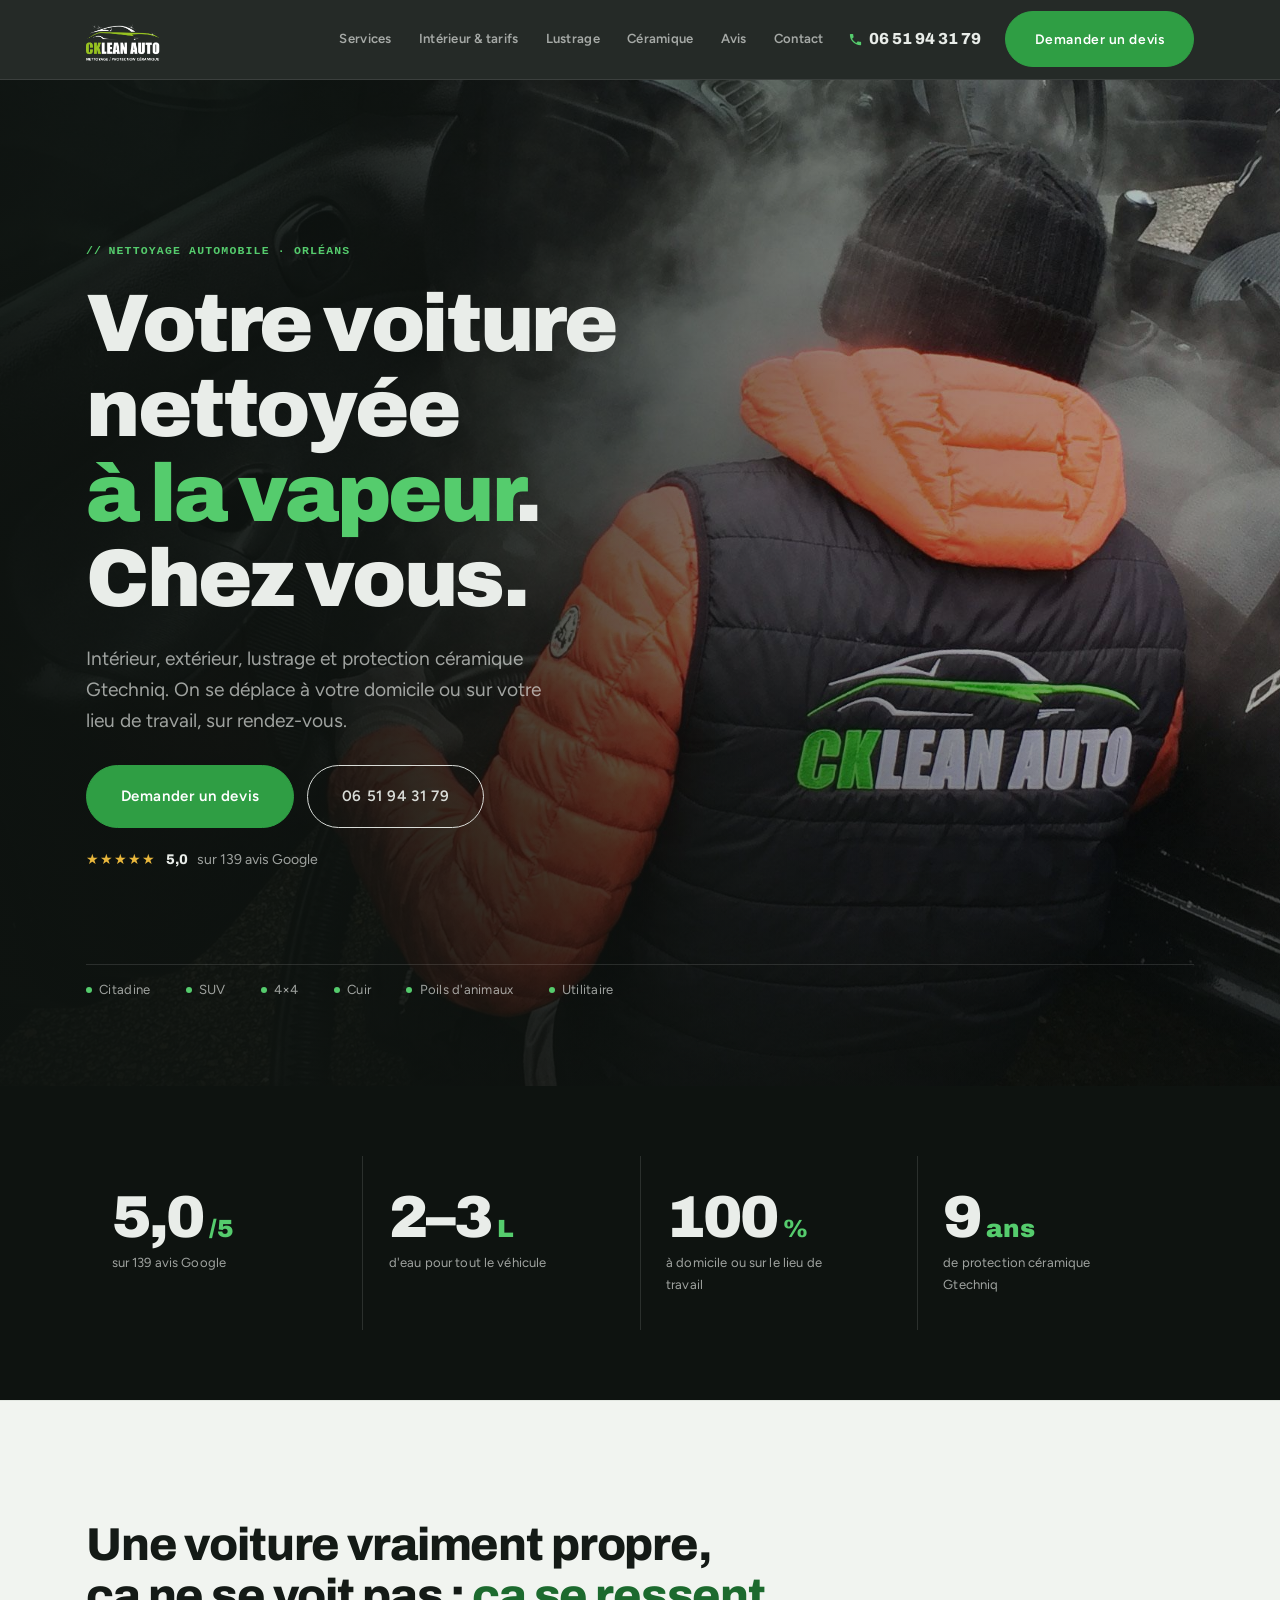
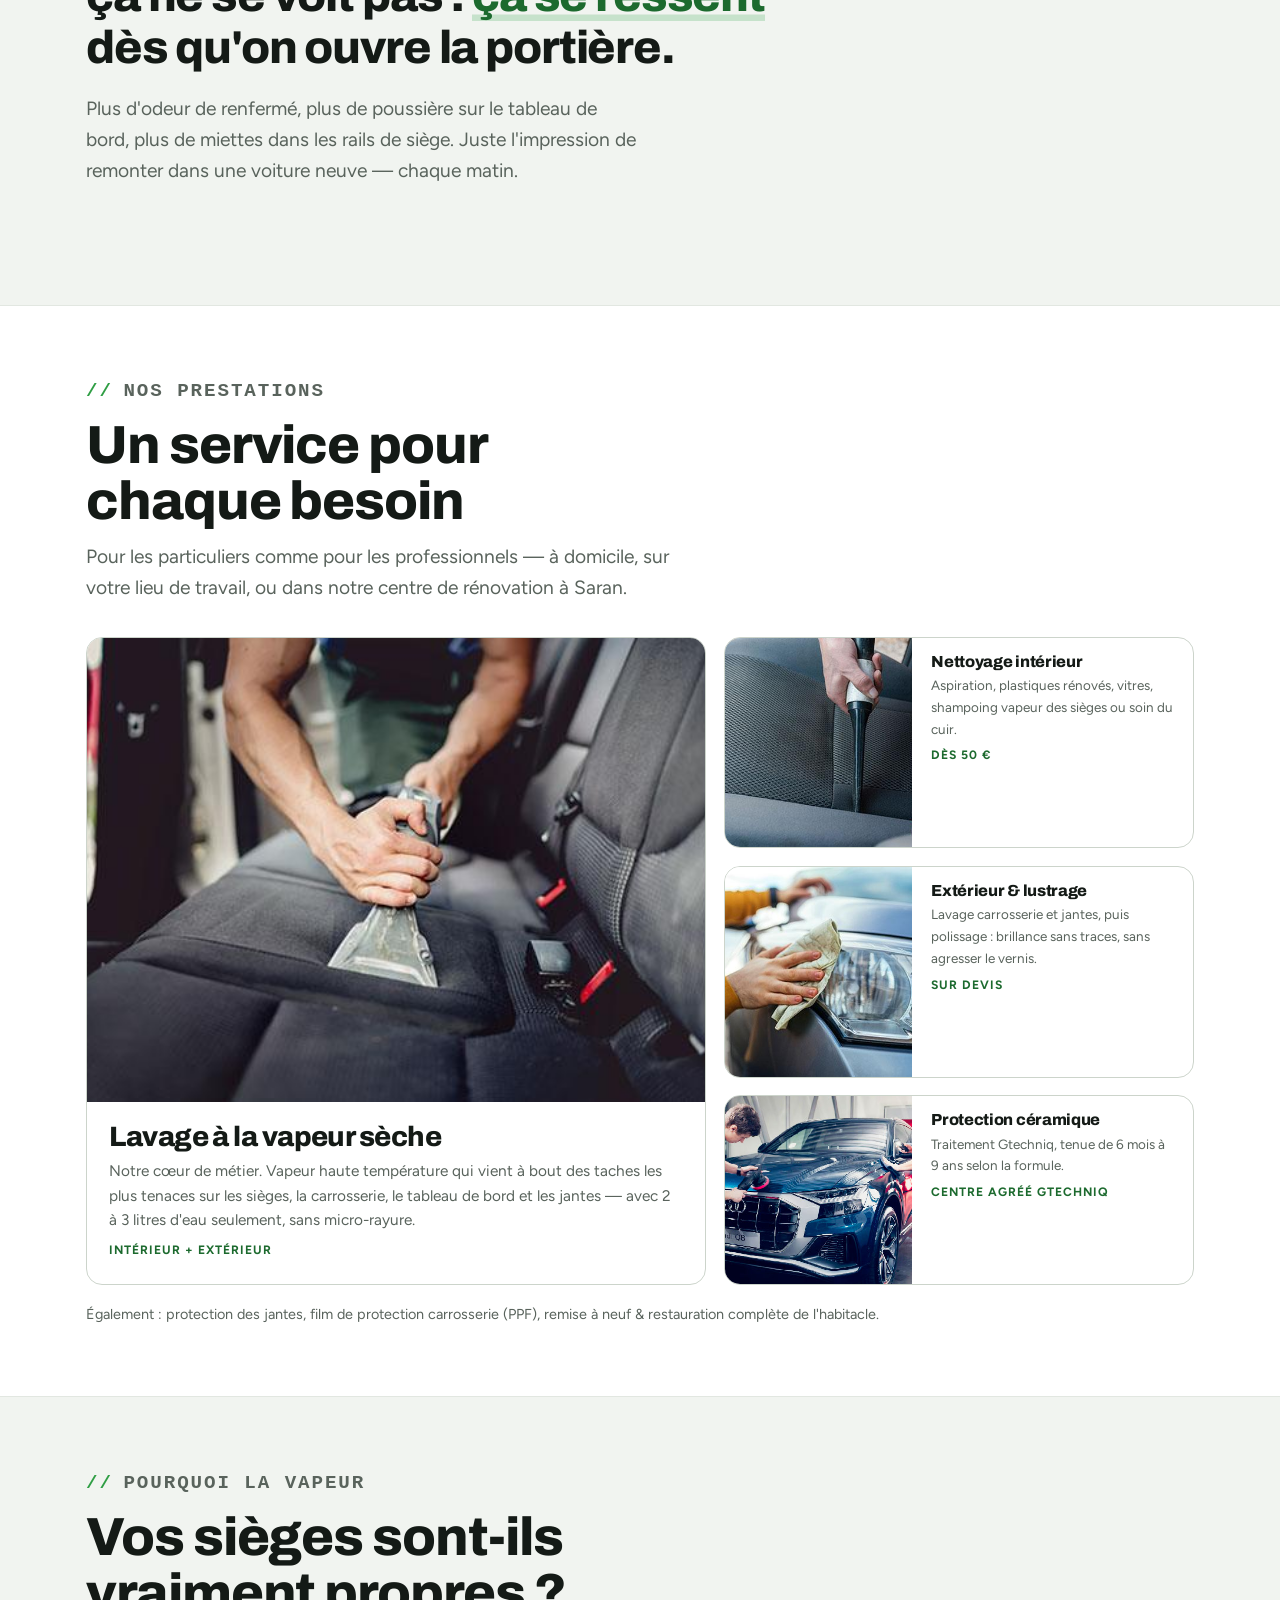
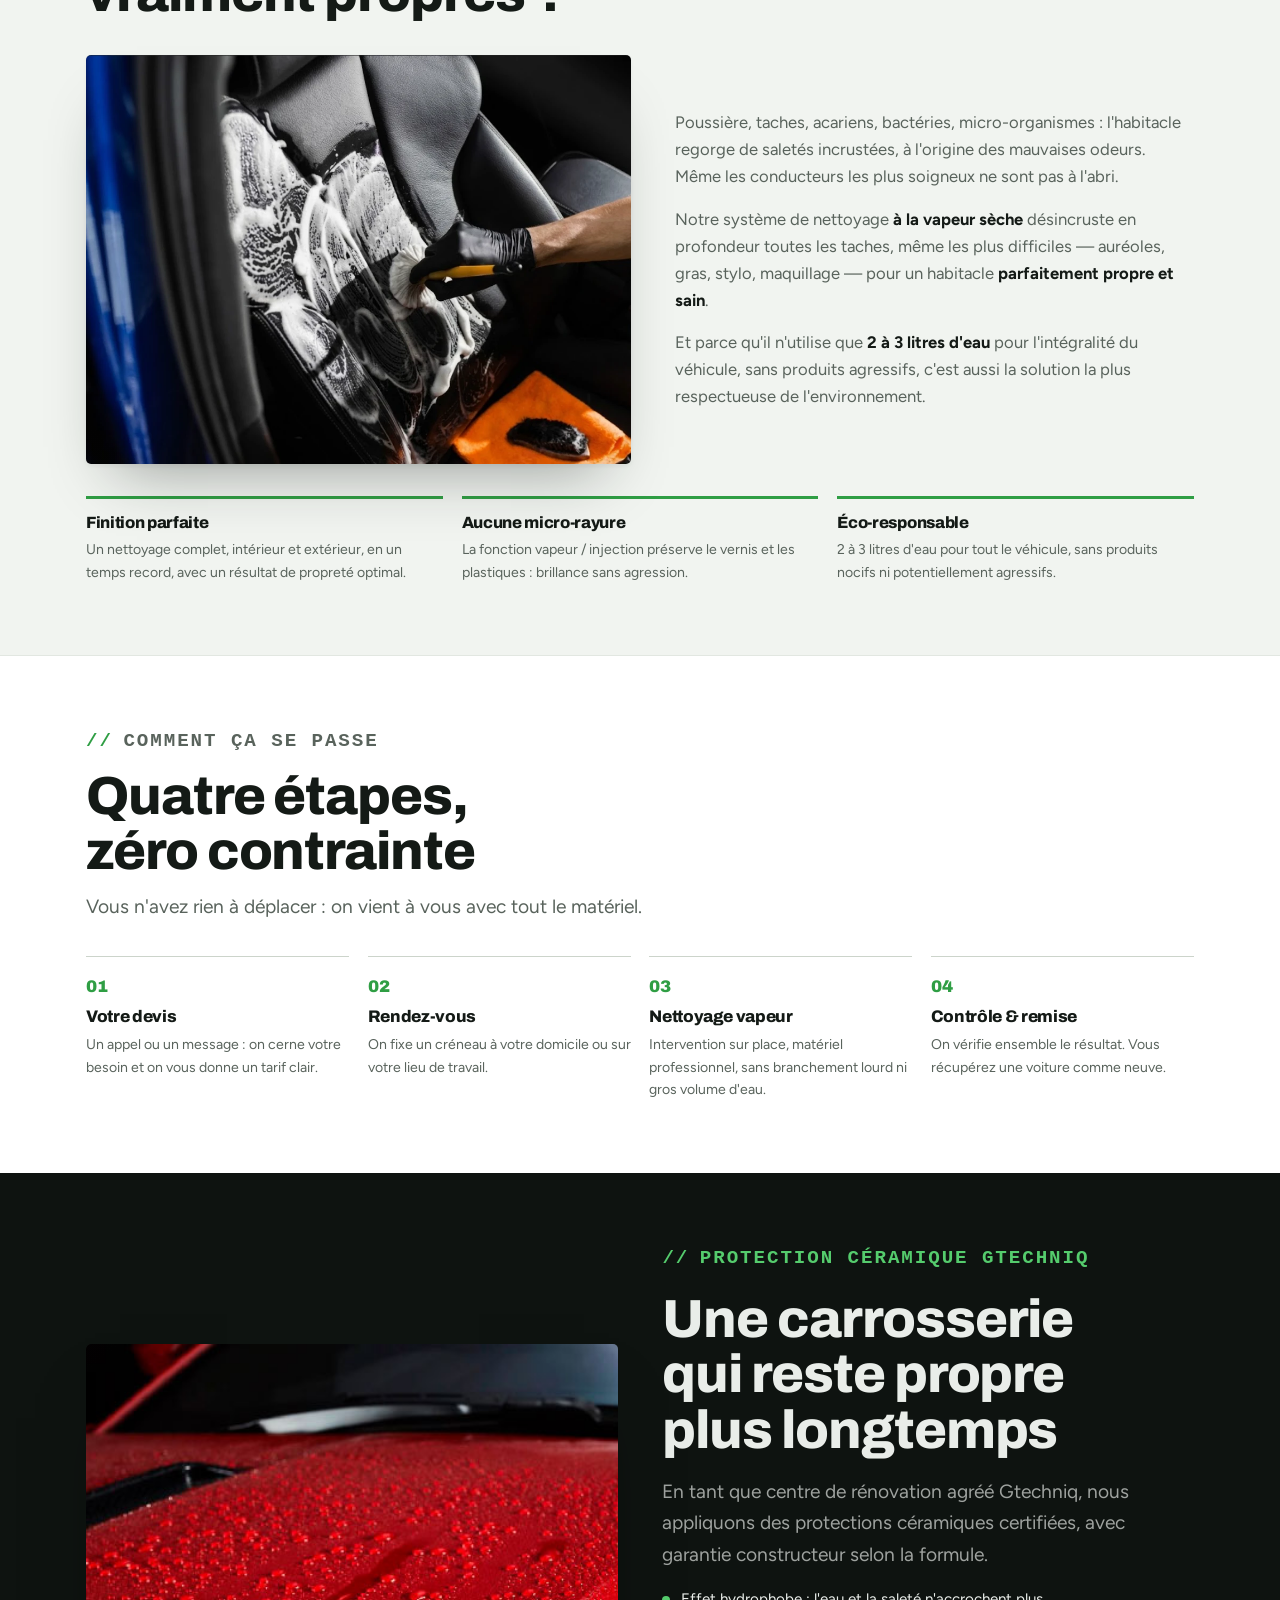
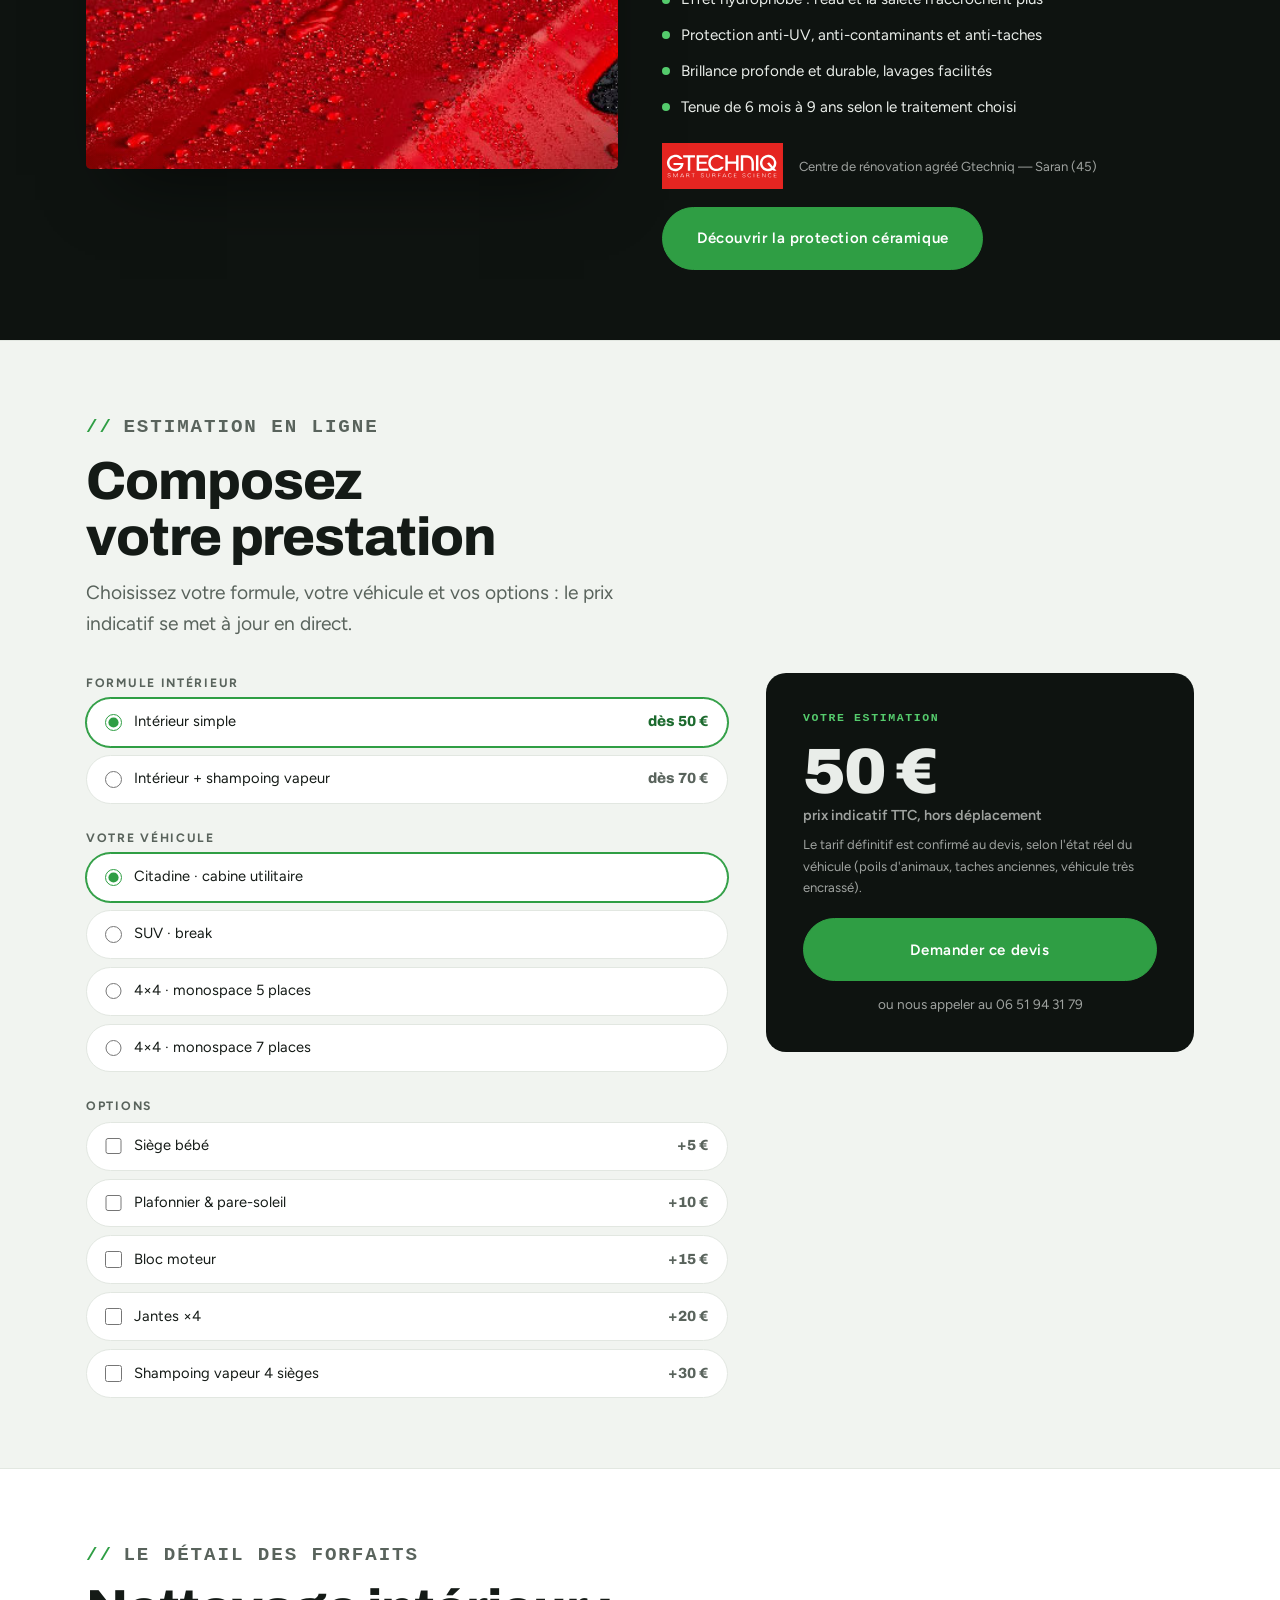
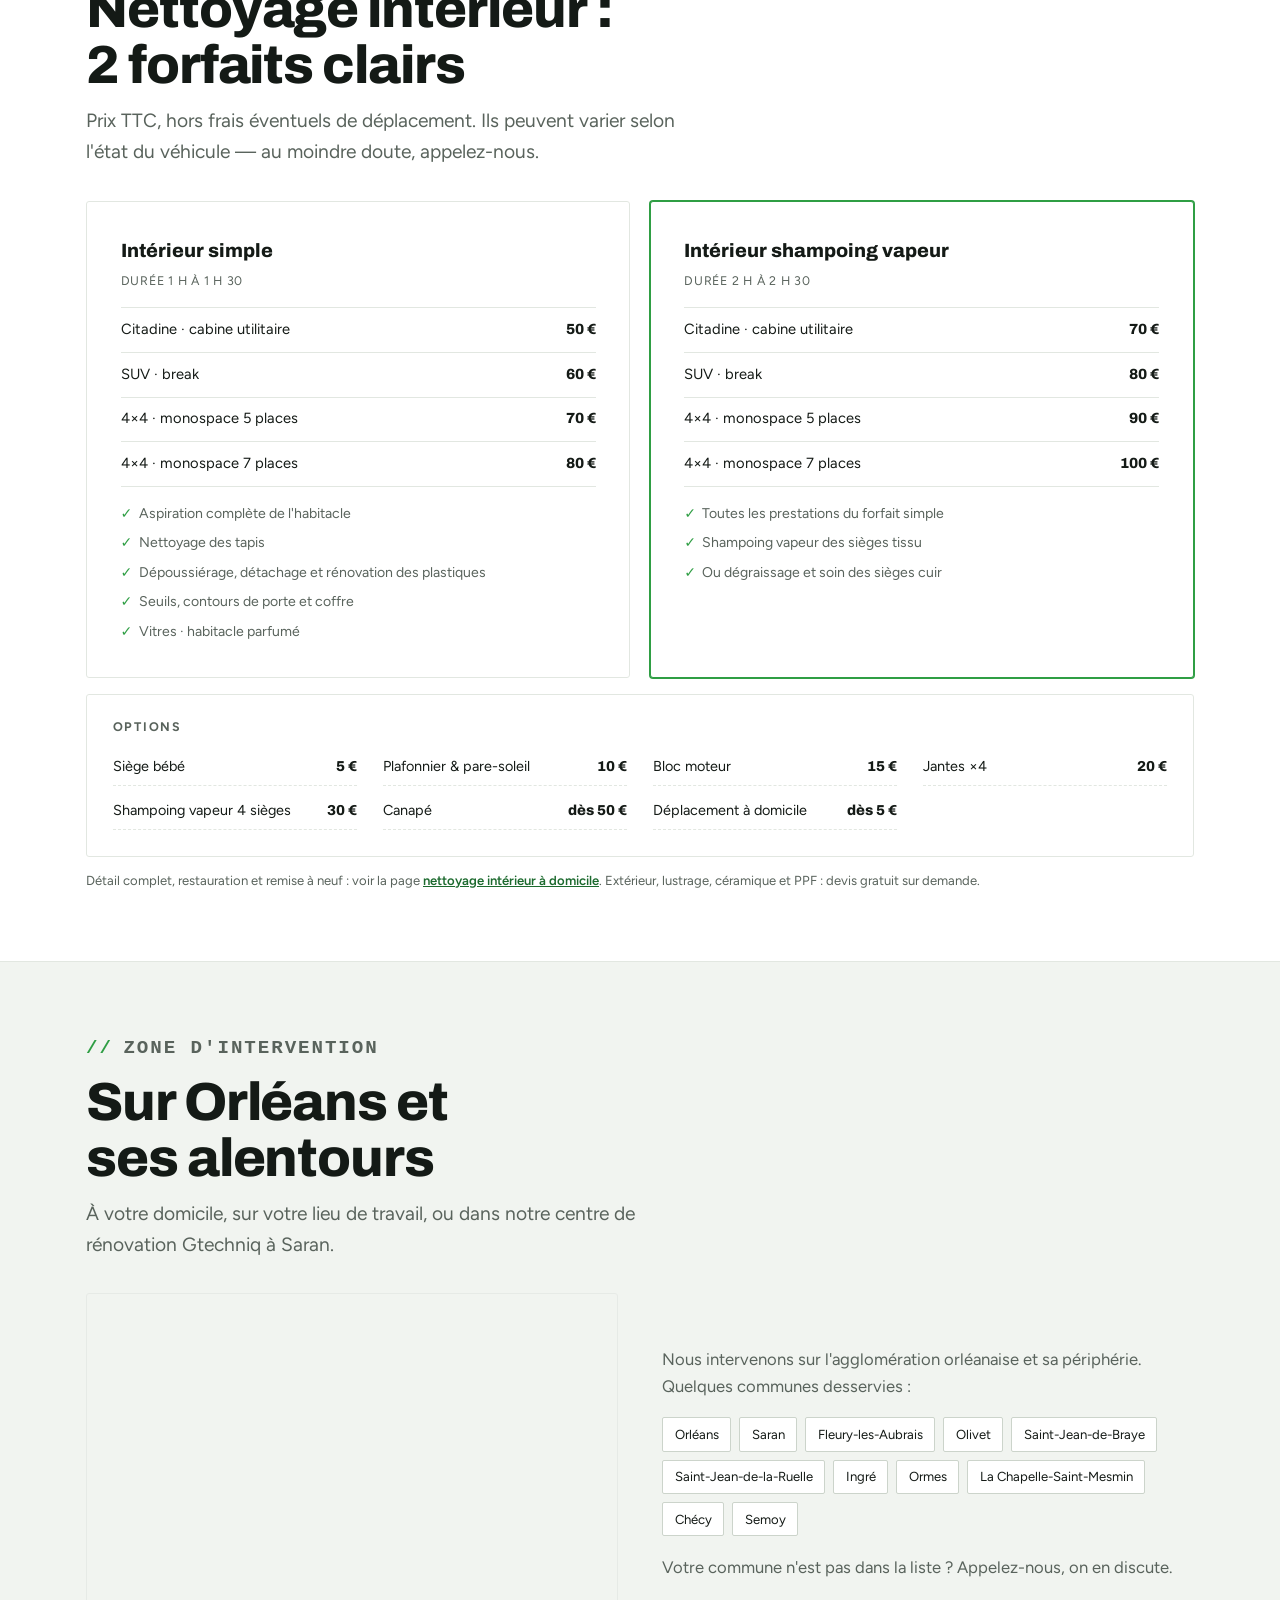
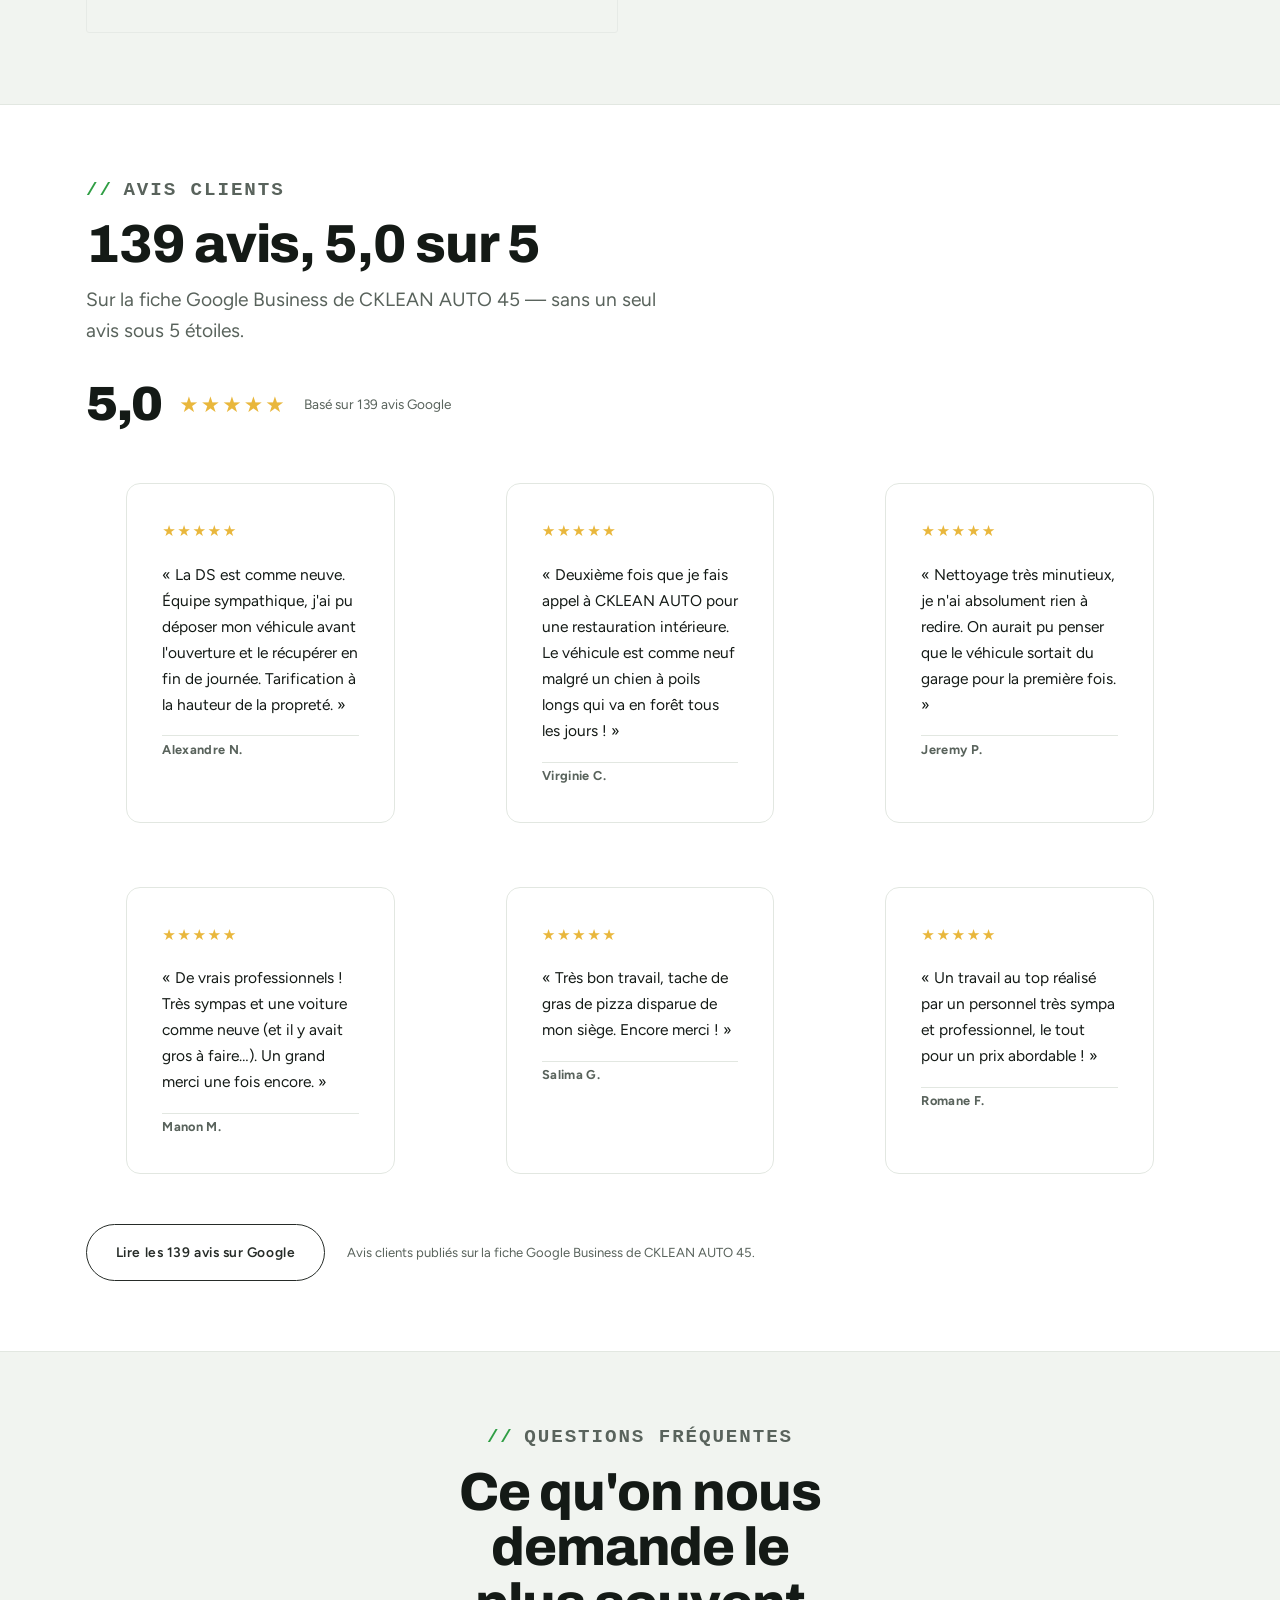
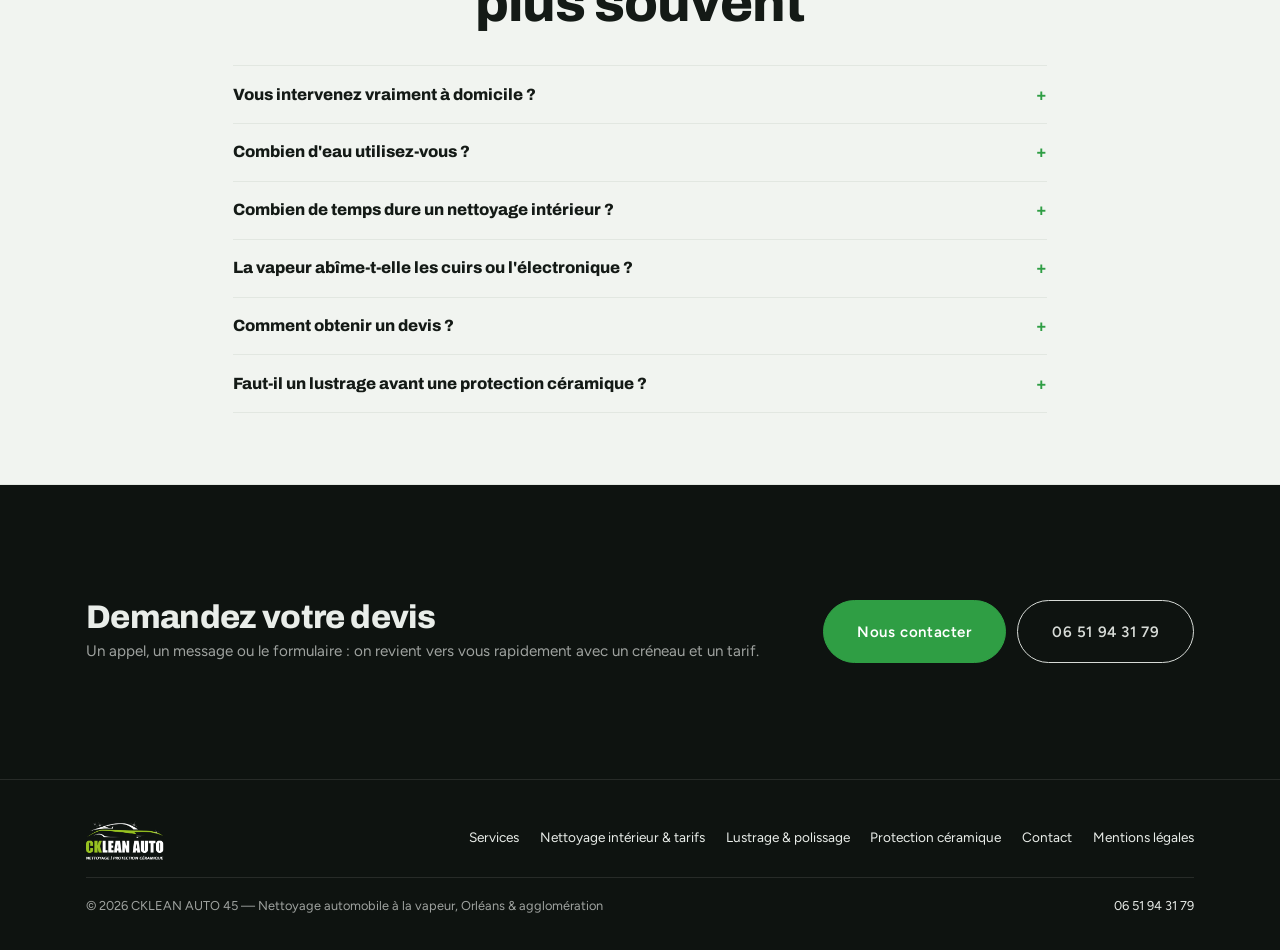
==== index.html @ 031675d7 "Mobile : cartes du slider à hauteur de contenu + eyebrow hero raccourci - Sliders prestations/avis :" ====
<!doctype html>
<html lang="fr">
<head>
<meta charset="utf-8" />
<meta name="viewport" content="width=device-width, initial-scale=1" />
<title>CKLEAN AUTO 45 — Nettoyage auto à la vapeur à domicile, Orléans</title>
<meta name="description" content="Nettoyage automobile à la vapeur sèche, à domicile ou sur votre lieu de travail sur Orléans et son agglomération. Intérieur, extérieur, lustrage, protection céramique Gtechniq. 5,0/5 sur 139 avis Google." />
<link rel="icon" href="assets/logo.png" />
<meta property="og:title" content="CKLEAN AUTO 45 — Nettoyage auto à la vapeur à domicile" />
<meta property="og:description" content="Nettoyage automobile à la vapeur sèche, à domicile, sur Orléans et son agglomération. 5,0/5 · 139 avis Google." />
<meta property="og:image" content="https://ckleanauto45.fr/assets/hero.jpg" />
<meta property="og:type" content="website" />
<link rel="canonical" href="https://ckleanauto45.fr/" />

<script type="application/ld+json">
{
  "@context": "https://schema.org",
  "@type": "AutoWash",
  "name": "CKLEAN AUTO 45",
  "description": "Nettoyage automobile à la vapeur sèche à domicile, lustrage et protection céramique Gtechniq, sur Orléans et son agglomération.",
  "telephone": "+33651943179",
  "email": "contact@ckleanauto45.fr",
  "url": "https://ckleanauto45.fr",
  "image": "https://ckleanauto45.fr/assets/hero.jpg",
  "priceRange": "50–100 €",
  "areaServed": { "@type": "City", "name": "Orléans" },
  "address": {
    "@type": "PostalAddress",
    "addressLocality": "Saran",
    "postalCode": "45770",
    "addressRegion": "Loiret",
    "addressCountry": "FR"
  },
  "aggregateRating": {
    "@type": "AggregateRating",
    "ratingValue": "5.0",
    "reviewCount": "139",
    "bestRating": "5"
  }
}
</script>

<link rel="preconnect" href="https://fonts.googleapis.com" />
<link rel="preconnect" href="https://fonts.gstatic.com" crossorigin />
<link rel="stylesheet" href="https://fonts.googleapis.com/css2?family=Archivo:wght@600;700;800;900&family=Figtree:wght@400;500;600&display=swap" />
<link rel="stylesheet" href="assets/style.css" />
</head>
<body>

<div id="splash" aria-hidden="true"><img class="splash__logo" src="assets/logo.png" alt="" width="288" height="169" /></div>

<header class="bar">
  <div class="wrap bar__in">
    <a class="bar__brand" href="/" aria-label="CKLEAN AUTO 45 — accueil"><img src="assets/logo.png" alt="CKLEAN AUTO 45" width="240" height="141" /></a>
    <nav class="bar__nav" id="nav">
      <a href="#services">Services</a>
      <a href="nettoyage-interieur-domicile.html">Intérieur &amp; tarifs</a>
      <a href="lustrage-polissage.html">Lustrage</a>
      <a href="protection-ceramique.html">Céramique</a>
      <a href="#avis">Avis</a>
      <a href="contact.html">Contact</a>
    </nav>
    <a class="bar__tel" href="tel:+33651943179">
      <svg viewBox="0 0 24 24" aria-hidden="true"><path d="M6.6 10.8c1.4 2.8 3.8 5.1 6.6 6.6l2.2-2.2c.3-.3.7-.4 1-.2 1.1.4 2.3.6 3.6.6.6 0 1 .4 1 1V20c0 .6-.4 1-1 1C10.6 21 3 13.4 3 4c0-.6.4-1 1-1h3.4c.6 0 1 .4 1 1 0 1.2.2 2.4.6 3.6.1.4 0 .8-.3 1L6.6 10.8z"/></svg>
      06 51 94 31 79
    </a>
    <a class="btn bar__cta" href="contact.html">Demander un devis</a>
    <button class="bar__burger" id="burger" aria-label="Ouvrir le menu" aria-expanded="false"><span></span></button>
  </div>
</header>

<main id="top">

  <section class="hero">
    <div class="hero__media"><img src="assets/hero.jpg" alt="Technicien CKLEAN AUTO 45 nettoyant un habitacle à la vapeur sèche" fetchpriority="high" /></div>
    <div class="wrap">
      <div class="hero__in">
        <p class="label">Nettoyage automobile · Orléans</p>
        <h1>Votre voiture nettoyée <em>à&nbsp;la&nbsp;vapeur</em>. Chez&nbsp;vous.</h1>
        <p class="hero__sub">Intérieur, extérieur, lustrage et protection céramique Gtechniq. On se déplace à votre domicile ou sur votre lieu de travail, sur rendez-vous.</p>
        <div class="hero__actions">
          <a class="btn btn--lg" href="contact.html">Demander un devis</a>
          <a class="btn btn--ghost btn--lg" href="tel:+33651943179">06 51 94 31 79</a>
        </div>
        <div class="hero__proof"><span class="stars">★★★★★</span> <b>5,0</b> sur 139 avis Google</div>
      </div>
    </div>
    <div class="wrap">
      <div class="hero__chips">
        <span>Citadine</span>
        <span>SUV</span>
        <span>4×4</span>
        <span>Cuir</span>
        <span>Poils d'animaux</span>
        <span>Utilitaire</span>
      </div>
    </div>
  </section>

  <section class="stats" aria-label="Chiffres clés">
    <div class="wrap">
      <div class="stats__grid">
        <div class="stat"><b>5,0<span class="u">/5</span></b><span>sur 139 avis Google</span></div>
        <div class="stat"><b>2–3<span class="u">L</span></b><span>d'eau pour tout le véhicule</span></div>
        <div class="stat"><b>100<span class="u">%</span></b><span>à domicile ou sur le lieu de travail</span></div>
        <div class="stat"><b>9<span class="u">ans</span></b><span>de protection céramique Gtechniq</span></div>
      </div>
    </div>
  </section>

  <section class="statement">
    <div class="wrap statement__in reveal">
      <p>Une voiture vraiment propre, ça ne se voit pas : <em>ça se ressent</em> dès qu'on ouvre la portière.</p>
      <span>Plus d'odeur de renfermé, plus de poussière sur le tableau de bord, plus de miettes dans les rails de siège. Juste l'impression de remonter dans une voiture neuve — chaque matin.</span>
    </div>
  </section>

  <section id="services">
    <div class="wrap">
      <div class="head reveal">
        <p class="label">Nos prestations</p>
        <h2>Un service pour chaque besoin</h2>
        <p>Pour les particuliers comme pour les professionnels — à domicile, sur votre lieu de travail, ou dans notre centre de rénovation à Saran.</p>
      </div>
      <div class="svc-bento reveal">
        <a class="svc svc--lead" href="nettoyage-interieur-domicile.html">
          <div class="svc__img"><img src="assets/svc-vapeur.jpg" alt="Nettoyage d'un siège à la vapeur sèche" loading="lazy" /></div>
          <div class="svc__body">
            <h3>Lavage à la vapeur sèche</h3>
            <p>Notre cœur de métier. Vapeur haute température qui vient à bout des taches les plus tenaces sur les sièges, la carrosserie, le tableau de bord et les jantes — avec 2 à 3 litres d'eau seulement, sans micro-rayure.</p>
            <span class="svc__more">Intérieur + extérieur</span>
          </div>
        </a>
        <a class="svc svc--row" href="nettoyage-interieur-domicile.html">
          <div class="svc__img"><img src="assets/svc-interieur.jpg" alt="Nettoyage intérieur complet d'un véhicule" loading="lazy" /></div>
          <div class="svc__body">
            <h3>Nettoyage intérieur</h3>
            <p>Aspiration, plastiques rénovés, vitres, shampoing vapeur des sièges ou soin du cuir.</p>
            <span class="svc__more">Dès 50 €</span>
          </div>
        </a>
        <a class="svc svc--row" href="lustrage-polissage.html">
          <div class="svc__img"><img src="assets/svc-exterieur.jpg" alt="Nettoyage et lustrage extérieur d'une carrosserie" loading="lazy" /></div>
          <div class="svc__body">
            <h3>Extérieur &amp; lustrage</h3>
            <p>Lavage carrosserie et jantes, puis polissage : brillance sans traces, sans agresser le vernis.</p>
            <span class="svc__more">Sur devis</span>
          </div>
        </a>
        <a class="svc svc--row" href="protection-ceramique.html">
          <div class="svc__img"><img src="assets/svc-ceramique.jpg" alt="Application d'une protection céramique Gtechniq" loading="lazy" /></div>
          <div class="svc__body">
            <h3>Protection céramique</h3>
            <p>Traitement Gtechniq, tenue de 6 mois à 9 ans selon la formule.</p>
            <span class="svc__more">Centre agréé Gtechniq</span>
          </div>
        </a>
      </div>
      <p class="svc-extra reveal">Également : protection des jantes, film de protection carrosserie (PPF), remise à neuf &amp; restauration complète de l'habitacle.</p>
    </div>
  </section>

  <section id="vapeur" class="sec--alt">
    <div class="wrap">
      <div class="head reveal">
        <p class="label">Pourquoi la vapeur</p>
        <h2>Vos sièges sont-ils vraiment propres ?</h2>
      </div>
      <div class="why reveal">
        <div class="why__media"><img src="assets/seat.webp" alt="Nettoyage en profondeur d'un siège de voiture à la mousse et à la brosse" width="1138" height="767" loading="lazy" /></div>
        <div class="why__text">
          <p>Poussière, taches, acariens, bactéries, micro-organismes : l'habitacle regorge de saletés incrustées, à l'origine des mauvaises odeurs. Même les conducteurs les plus soigneux ne sont pas à l'abri.</p>
          <p>Notre système de nettoyage <strong>à la vapeur sèche</strong> désincruste en profondeur toutes les taches, même les plus difficiles — auréoles, gras, stylo, maquillage — pour un habitacle <strong>parfaitement propre et sain</strong>.</p>
          <p>Et parce qu'il n'utilise que <strong>2 à 3 litres d'eau</strong> pour l'intégralité du véhicule, sans produits agressifs, c'est aussi la solution la plus respectueuse de l'environnement.</p>
        </div>
      </div>
      <div class="guarantees reveal">
        <div class="g"><h3>Finition parfaite</h3><p>Un nettoyage complet, intérieur et extérieur, en un temps record, avec un résultat de propreté optimal.</p></div>
        <div class="g"><h3>Aucune micro-rayure</h3><p>La fonction vapeur / injection préserve le vernis et les plastiques : brillance sans agression.</p></div>
        <div class="g"><h3>Éco-responsable</h3><p>2 à 3 litres d'eau pour tout le véhicule, sans produits nocifs ni potentiellement agressifs.</p></div>
      </div>
    </div>
  </section>

  <section id="process">
    <div class="wrap">
      <div class="head reveal">
        <p class="label">Comment ça se passe</p>
        <h2>Quatre étapes, zéro contrainte</h2>
        <p>Vous n'avez rien à déplacer : on vient à vous avec tout le matériel.</p>
      </div>
      <div class="steps reveal">
        <div class="step"><h3>Votre devis</h3><p>Un appel ou un message : on cerne votre besoin et on vous donne un tarif clair.</p></div>
        <div class="step"><h3>Rendez-vous</h3><p>On fixe un créneau à votre domicile ou sur votre lieu de travail.</p></div>
        <div class="step"><h3>Nettoyage vapeur</h3><p>Intervention sur place, matériel professionnel, sans branchement lourd ni gros volume d'eau.</p></div>
        <div class="step"><h3>Contrôle &amp; remise</h3><p>On vérifie ensemble le résultat. Vous récupérez une voiture comme neuve.</p></div>
      </div>
    </div>
  </section>

  <section id="ceramique" class="sec--dark">
    <div class="wrap">
      <div class="ceramic reveal">
        <div class="ceramic__media"><img src="assets/beading.jpg" alt="Effet hydrophobe sur une carrosserie protégée par un traitement céramique Gtechniq" loading="lazy" /></div>
        <div class="ceramic__text">
          <p class="label">Protection céramique Gtechniq</p>
          <h2>Une carrosserie qui reste propre plus longtemps</h2>
          <p>En tant que centre de rénovation agréé Gtechniq, nous appliquons des protections céramiques certifiées, avec garantie constructeur selon la formule.</p>
          <ul class="ceramic__list">
            <li>Effet hydrophobe : l'eau et la saleté n'accrochent plus</li>
            <li>Protection anti-UV, anti-contaminants et anti-taches</li>
            <li>Brillance profonde et durable, lavages facilités</li>
            <li>Tenue de 6 mois à 9 ans selon le traitement choisi</li>
          </ul>
          <div class="ceramic__badge">
            <img src="assets/gtechniq.svg" alt="Gtechniq" />
            <span>Centre de rénovation agréé Gtechniq — Saran (45)</span>
          </div>
          <div style="display:flex;gap:0.7rem;flex-wrap:wrap">
            <a class="btn btn--lg" href="protection-ceramique.html">Découvrir la protection céramique</a>
          </div>
        </div>
      </div>
    </div>
  </section>

  <section id="estimation" class="sec--alt">
    <div class="wrap">
      <div class="head reveal">
        <p class="label">Estimation en ligne</p>
        <h2>Composez votre prestation</h2>
        <p>Choisissez votre formule, votre véhicule et vos options : le prix indicatif se met à jour en direct.</p>
      </div>
      <form class="estim reveal" id="estim">
        <div class="estim__fields">
          <fieldset class="estim__group">
            <legend>Formule intérieur</legend>
            <label class="opt"><input type="radio" name="formule" value="simple" checked /> <span>Intérieur simple</span><b>dès 50 €</b></label>
            <label class="opt"><input type="radio" name="formule" value="shampoing" /> <span>Intérieur + shampoing vapeur</span><b>dès 70 €</b></label>
          </fieldset>
          <fieldset class="estim__group">
            <legend>Votre véhicule</legend>
            <label class="opt"><input type="radio" name="vehicule" value="0" checked /> <span>Citadine · cabine utilitaire</span></label>
            <label class="opt"><input type="radio" name="vehicule" value="10" /> <span>SUV · break</span></label>
            <label class="opt"><input type="radio" name="vehicule" value="20" /> <span>4×4 · monospace 5 places</span></label>
            <label class="opt"><input type="radio" name="vehicule" value="30" /> <span>4×4 · monospace 7 places</span></label>
          </fieldset>
          <fieldset class="estim__group">
            <legend>Options</legend>
            <label class="opt"><input type="checkbox" name="opt" value="5" /> <span>Siège bébé</span><b>+5 €</b></label>
            <label class="opt"><input type="checkbox" name="opt" value="10" /> <span>Plafonnier &amp; pare-soleil</span><b>+10 €</b></label>
            <label class="opt"><input type="checkbox" name="opt" value="15" /> <span>Bloc moteur</span><b>+15 €</b></label>
            <label class="opt"><input type="checkbox" name="opt" value="20" /> <span>Jantes ×4</span><b>+20 €</b></label>
            <label class="opt"><input type="checkbox" name="opt" value="30" /> <span>Shampoing vapeur 4 sièges</span><b>+30 €</b></label>
          </fieldset>
        </div>
        <aside class="estim__result">
          <p class="estim__rlabel">Votre estimation</p>
          <p class="estim__price"><span id="estimPrice">50</span> €<small>prix indicatif TTC, hors déplacement</small></p>
          <p class="estim__note">Le tarif définitif est confirmé au devis, selon l'état réel du véhicule (poils d'animaux, taches anciennes, véhicule très encrassé).</p>
          <a class="btn btn--lg" href="contact.html">Demander ce devis</a>
          <a class="estim__tel" href="tel:+33651943179">ou nous appeler au 06 51 94 31 79</a>
        </aside>
      </form>
    </div>
  </section>

  <section id="tarifs">
    <div class="wrap">
      <div class="head reveal">
        <p class="label">Le détail des forfaits</p>
        <h2>Nettoyage intérieur&nbsp;: 2&nbsp;forfaits clairs</h2>
        <p>Prix TTC, hors frais éventuels de déplacement. Ils peuvent varier selon l'état du véhicule — au moindre doute, appelez-nous.</p>
      </div>
      <div class="price-grid reveal">
        <div class="price">
          <div class="price__top"><span class="price__name">Intérieur simple</span><span class="price__meta">Durée 1 h à 1 h 30</span></div>
          <div class="price__rows">
            <div class="price__row"><span>Citadine · cabine utilitaire</span><b>50 €</b></div>
            <div class="price__row"><span>SUV · break</span><b>60 €</b></div>
            <div class="price__row"><span>4×4 · monospace 5 places</span><b>70 €</b></div>
            <div class="price__row"><span>4×4 · monospace 7 places</span><b>80 €</b></div>
          </div>
          <div class="price__list"><ul>
            <li>Aspiration complète de l'habitacle</li>
            <li>Nettoyage des tapis</li>
            <li>Dépoussiérage, détachage et rénovation des plastiques</li>
            <li>Seuils, contours de porte et coffre</li>
            <li>Vitres · habitacle parfumé</li>
          </ul></div>
        </div>
        <div class="price price--feature">
          <div class="price__top"><span class="price__name">Intérieur shampoing vapeur</span><span class="price__meta">Durée 2 h à 2 h 30</span></div>
          <div class="price__rows">
            <div class="price__row"><span>Citadine · cabine utilitaire</span><b>70 €</b></div>
            <div class="price__row"><span>SUV · break</span><b>80 €</b></div>
            <div class="price__row"><span>4×4 · monospace 5 places</span><b>90 €</b></div>
            <div class="price__row"><span>4×4 · monospace 7 places</span><b>100 €</b></div>
          </div>
          <div class="price__list"><ul>
            <li>Toutes les prestations du forfait simple</li>
            <li>Shampoing vapeur des sièges tissu</li>
            <li>Ou dégraissage et soin des sièges cuir</li>
          </ul></div>
        </div>
      </div>
      <div class="options reveal">
        <h3>Options</h3>
        <ul>
          <li><span>Siège bébé</span><b>5 €</b></li>
          <li><span>Plafonnier &amp; pare-soleil</span><b>10 €</b></li>
          <li><span>Bloc moteur</span><b>15 €</b></li>
          <li><span>Jantes ×4</span><b>20 €</b></li>
          <li><span>Shampoing vapeur 4 sièges</span><b>30 €</b></li>
          <li><span>Canapé</span><b>dès 50 €</b></li>
          <li><span>Déplacement à domicile</span><b>dès 5 €</b></li>
        </ul>
      </div>
      <p class="price-note">Détail complet, restauration et remise à neuf : voir la page <a href="nettoyage-interieur-domicile.html" style="color:var(--green-ink);font-weight:600">nettoyage intérieur à domicile</a>. Extérieur, lustrage, céramique et PPF : devis gratuit sur demande.</p>
    </div>
  </section>

  <section id="zone" class="sec--alt">
    <div class="wrap">
      <div class="head reveal">
        <p class="label">Zone d'intervention</p>
        <h2>Sur Orléans et ses alentours</h2>
        <p>À votre domicile, sur votre lieu de travail, ou dans notre centre de rénovation Gtechniq à Saran.</p>
      </div>
      <div class="zone reveal">
        <iframe class="zone__map" title="Zone d'intervention CKLEAN AUTO 45 autour d'Orléans"
          src="https://www.google.com/maps?q=Saran%2C%2045770&z=11&output=embed" loading="lazy"
          referrerpolicy="no-referrer-when-downgrade"></iframe>
        <div class="zone__text">
          <p>Nous intervenons sur l'agglomération orléanaise et sa périphérie. Quelques communes desservies :</p>
          <div class="communes">
            <span>Orléans</span><span>Saran</span><span>Fleury-les-Aubrais</span><span>Olivet</span>
            <span>Saint-Jean-de-Braye</span><span>Saint-Jean-de-la-Ruelle</span><span>Ingré</span>
            <span>Ormes</span><span>La Chapelle-Saint-Mesmin</span><span>Chécy</span><span>Semoy</span>
          </div>
          <p>Votre commune n'est pas dans la liste ? Appelez-nous, on en discute.</p>
        </div>
      </div>
    </div>
  </section>

  <section id="avis">
    <div class="wrap">
      <div class="head reveal">
        <p class="label">Avis clients</p>
        <h2>139 avis, 5,0 sur 5</h2>
        <p>Sur la fiche Google Business de CKLEAN AUTO 45 — sans un seul avis sous 5 étoiles.</p>
      </div>
      <div class="rating-head reveal">
        <span class="big">5,0</span>
        <span class="stars">★★★★★</span>
        <span class="src">Basé sur 139 avis Google</span>
      </div>
      <div class="reviews reveal">
        <blockquote class="review">
          <div class="stars" aria-label="5 sur 5">★★★★★</div>
          <p>« La DS est comme neuve. Équipe sympathique, j'ai pu déposer mon véhicule avant l'ouverture et le récupérer en fin de journée. Tarification à la hauteur de la propreté. »</p>
          <cite>Alexandre N.</cite>
        </blockquote>
        <blockquote class="review">
          <div class="stars" aria-label="5 sur 5">★★★★★</div>
          <p>« Deuxième fois que je fais appel à CKLEAN AUTO pour une restauration intérieure. Le véhicule est comme neuf malgré un chien à poils longs qui va en forêt tous les jours ! »</p>
          <cite>Virginie C.</cite>
        </blockquote>
        <blockquote class="review">
          <div class="stars" aria-label="5 sur 5">★★★★★</div>
          <p>« Nettoyage très minutieux, je n'ai absolument rien à redire. On aurait pu penser que le véhicule sortait du garage pour la première fois. »</p>
          <cite>Jeremy P.</cite>
        </blockquote>
        <blockquote class="review">
          <div class="stars" aria-label="5 sur 5">★★★★★</div>
          <p>« De vrais professionnels ! Très sympas et une voiture comme neuve (et il y avait gros à faire…). Un grand merci une fois encore. »</p>
          <cite>Manon M.</cite>
        </blockquote>
        <blockquote class="review">
          <div class="stars" aria-label="5 sur 5">★★★★★</div>
          <p>« Très bon travail, tache de gras de pizza disparue de mon siège. Encore merci ! »</p>
          <cite>Salima G.</cite>
        </blockquote>
        <blockquote class="review">
          <div class="stars" aria-label="5 sur 5">★★★★★</div>
          <p>« Un travail au top réalisé par un personnel très sympa et professionnel, le tout pour un prix abordable ! »</p>
          <cite>Romane F.</cite>
        </blockquote>
      </div>
      <div class="reveal" style="margin-top:clamp(1.4rem,3vw,2.1rem);display:flex;flex-wrap:wrap;gap:0.8rem 1.4rem;align-items:center">
        <a class="btn btn--ghost" href="https://www.google.com/maps/search/?api=1&amp;query=CKLEAN%20AUTO%2045%20Saran" target="_blank" rel="noopener">Lire les 139 avis sur Google</a>
        <span class="price-note" style="margin:0">Avis clients publiés sur la fiche Google Business de CKLEAN AUTO 45.</span>
      </div>
    </div>
  </section>

  <section id="faq" class="sec--alt">
    <div class="wrap">
      <div class="head head--center reveal">
        <p class="label">Questions fréquentes</p>
        <h2>Ce qu'on nous demande le plus souvent</h2>
      </div>
      <div class="faq faq--center reveal">
        <details>
          <summary>Vous intervenez vraiment à domicile ?</summary>
          <p>Oui. On se déplace à votre domicile ou sur votre lieu de travail, sur rendez-vous, avec tout le matériel. Notre système à la vapeur est autonome : pas besoin d'un gros point d'eau ni d'un branchement particulier.</p>
        </details>
        <details>
          <summary>Combien d'eau utilisez-vous ?</summary>
          <p>Entre 2 et 3 litres pour l'intégralité du véhicule. La vapeur sèche haute température désincruste sans ruissellement et sans produits agressifs — c'est la méthode la plus respectueuse de la voiture et de l'environnement.</p>
        </details>
        <details>
          <summary>Combien de temps dure un nettoyage intérieur ?</summary>
          <p>De 1 h à 1 h 30 pour un intérieur simple, 2 h à 2 h 30 pour un intérieur avec shampoing vapeur des sièges. Un véhicule très encrassé ou une restauration complète demandent davantage — c'est précisé dans le devis.</p>
        </details>
        <details>
          <summary>La vapeur abîme-t-elle les cuirs ou l'électronique ?</summary>
          <p>Non. La température et le débit sont réglés selon la surface traitée : tissus, cuirs, plastiques, contours de boutons. Les cuirs sont ensuite nourris. Les zones sensibles sont travaillées à distance maîtrisée.</p>
        </details>
        <details>
          <summary>Comment obtenir un devis ?</summary>
          <p>Un appel ou un message au 06 51 94 31 79, avec quelques photos si possible. On revient vers vous rapidement avec un créneau et un tarif clair, sans surprise le jour de l'intervention.</p>
        </details>
        <details>
          <summary>Faut-il un lustrage avant une protection céramique ?</summary>
          <p>Pas toujours. Sur une voiture neuve ou en très bon état, une décontamination suffit. Si le vernis est marqué (micro-rayures, tourbillons), un lustrage préalable est conseillé : la céramique fige l'état de la peinture.</p>
        </details>
      </div>
    </div>
  </section>

  <section class="cta-band">
    <div class="wrap cta-band__in">
      <div>
        <h2>Demandez votre devis</h2>
        <p>Un appel, un message ou le formulaire : on revient vers vous rapidement avec un créneau et un tarif.</p>
      </div>
      <div class="cta-band__actions">
        <a class="btn btn--lg" href="contact.html">Nous contacter</a>
        <a class="btn btn--ghost btn--lg" href="tel:+33651943179">06 51 94 31 79</a>
      </div>
    </div>
  </section>

</main>

<footer>
  <div class="wrap foot">
    <div class="foot__top">
      <img src="assets/logo.png" alt="CKLEAN AUTO 45" />
      <nav class="foot__nav">
        <a href="#services">Services</a>
        <a href="nettoyage-interieur-domicile.html">Nettoyage intérieur &amp; tarifs</a>
        <a href="lustrage-polissage.html">Lustrage &amp; polissage</a>
        <a href="protection-ceramique.html">Protection céramique</a>
        <a href="contact.html">Contact</a>
        <a href="mentions-legales.html">Mentions légales</a>
      </nav>
    </div>
    <div class="foot__bottom">
      <span>© 2026 CKLEAN AUTO 45 — Nettoyage automobile à la vapeur, Orléans &amp; agglomération</span>
      <a href="tel:+33651943179">06 51 94 31 79</a>
    </div>
  </div>
</footer>

<a class="call-fab" href="tel:+33651943179" aria-label="Appeler CKLEAN AUTO 45 au 06 51 94 31 79"><svg viewBox="0 0 24 24" aria-hidden="true"><path d="M6.6 10.8c1.4 2.8 3.8 5.1 6.6 6.6l2.2-2.2c.3-.3.7-.4 1-.2 1.1.4 2.3.6 3.6.6.6 0 1 .4 1 1V20c0 .6-.4 1-1 1C10.6 21 3 13.4 3 4c0-.6.4-1 1-1h3.4c.6 0 1 .4 1 1 0 1.2.2 2.4.6 3.6.1.4 0 .8-.3 1L6.6 10.8z"/></svg>Appeler</a>

<script src="assets/app.js" defer></script>

</body>
</html>
---- assets/style.css ----
/* CKLEAN AUTO 45 — shared stylesheet. Dark-forward, crisp light body, one brand green. */
:root {
  --bg: #ffffff;
  --bg-2: #f1f4f0;
  --ink: #141a16;
  --mid: #59635c;
  --line: #e2e7e1;
  --line-strong: #ccd4cb;

  --dark: #0e1310;
  --dark-2: #171e19;
  --on-dark: #e9ede9;
  --on-dark-mid: rgba(233,237,233,0.66);

  --green: #2f9e44;
  --green-hover: #26823a;
  --green-hi: #55cc6d;
  --green-ink: #1c6a2e;
  --star: #e9b73c;

  --maxw: 1220px;
  --pad: clamp(1.15rem, 4.5vw, 3.5rem);

  --fs-label: 0.72rem;
  --fs-body: 1.04rem;
  --fs-lead: clamp(1.08rem, 1.5vw, 1.28rem);
  --fs-h3: clamp(1.25rem, 2.2vw, 1.6rem);
  --fs-h2: clamp(2rem, 4.8vw, 3.35rem);
  --fs-h1: clamp(2.65rem, 6.4vw, 5.1rem);

  --ff-display: "Archivo", "Arial Narrow", system-ui, sans-serif;
  --ff-body: "Figtree", system-ui, -apple-system, "Segoe UI", sans-serif;

  color-scheme: light;
}

* { box-sizing: border-box; }
html { scroll-behavior: smooth; }
@media (prefers-reduced-motion: reduce) { html { scroll-behavior: auto; } }

/* transitions between pages — the content cross-fades, the header stays put */
@keyframes pageFade { from { opacity: 0; transform: translateY(7px); } }
@media (prefers-reduced-motion: no-preference) {
  main, footer { animation: pageFade .42s cubic-bezier(.22,.61,.36,1) both; }
  html.is-leaving main, html.is-leaving footer {
    opacity: 0; transform: translateY(-5px);
    transition: opacity .22s ease, transform .22s ease;
    animation: none;
  }
}

body {
  margin: 0; background: var(--bg); color: var(--ink);
  font-family: var(--ff-body); font-size: var(--fs-body); line-height: 1.62;
  -webkit-font-smoothing: antialiased;
}

h1, h2, h3 { margin: 0; font-family: var(--ff-display); font-weight: 800; line-height: 1.04; letter-spacing: -0.02em; text-wrap: balance; color: inherit; }
p { margin: 0; }
a { color: inherit; }
img, svg { display: block; max-width: 100%; }

.wrap { width: 100%; max-width: var(--maxw); margin-inline: auto; padding-inline: var(--pad); }

/* technical / monospace eyebrow — reads like a code comment: "// LA VAPEUR" */
.label {
  display: inline-flex; align-items: baseline; gap: 0.55em;
  font-family: ui-monospace, "SFMono-Regular", "Menlo", "Consolas", monospace;
  font-size: var(--fs-label); font-weight: 600; letter-spacing: 0.1em; text-transform: uppercase;
  color: var(--green-ink);
}
.label::before { content: "//"; color: var(--green); font-weight: 700; }
.hero .label::before, .phero .label::before, .sec--dark .label::before, .cta-band .label::before { color: var(--green-hi); }

.btn {
  display: inline-flex; align-items: center; gap: 0.55em;
  font-family: var(--ff-body); font-weight: 600; font-size: 0.86rem; letter-spacing: 0.04em;
  text-decoration: none; padding: 1rem 1.8rem; border-radius: 999px;
  background: var(--green); color: #fff; border: 1px solid var(--green);
  transition: background .18s ease, border-color .18s ease, transform .18s ease, box-shadow .18s ease;
}
.btn:hover { background: var(--green-hover); border-color: var(--green-hover); transform: translateY(-2px); box-shadow: 0 10px 24px -12px rgba(47,158,68,0.6); }
.btn--ghost { background: transparent; color: currentColor; border-color: currentColor; opacity: 0.92; }
.btn--ghost:hover { background: rgba(127,127,127,0.08); transform: translateY(-2px); box-shadow: none; opacity: 1; }
.btn--lg { padding: 1.15rem 2.1rem; font-size: 0.94rem; }

a:focus-visible, .btn:focus-visible, button:focus-visible, summary:focus-visible { outline: 2px solid var(--green-hi); outline-offset: 3px; }

/* reveal — content is ALWAYS fully visible; JS only adds a gentle rise on scroll-in. */
.reveal-on .reveal { transform: translateY(14px); transition: transform .55s cubic-bezier(.2,.7,.2,1); will-change: transform; }
.reveal-on .reveal.in { transform: none; will-change: auto; }
@media (prefers-reduced-motion: reduce) { .reveal-on .reveal { transform: none !important; transition: none; } }

/* ---------- header (dark) ---------- */
header.bar { position: sticky; top: 0; z-index: 40; background: rgba(14,19,16,0.9); backdrop-filter: blur(10px); border-bottom: 1px solid rgba(255,255,255,0.1); transition: background .5s cubic-bezier(.22,.61,.36,1), border-color .5s cubic-bezier(.22,.61,.36,1), padding .5s cubic-bezier(.22,.61,.36,1); }
.bar__in { display: flex; align-items: center; gap: 1.5rem; padding-block: 0.7rem; max-width: var(--maxw); transition: background .5s cubic-bezier(.22,.61,.36,1), border-color .5s cubic-bezier(.22,.61,.36,1), box-shadow .5s cubic-bezier(.22,.61,.36,1), border-radius .5s cubic-bezier(.22,.61,.36,1), gap .5s cubic-bezier(.22,.61,.36,1), padding .5s cubic-bezier(.22,.61,.36,1), max-width .5s cubic-bezier(.22,.61,.36,1); }
/* detached once scrolled — narrows into a centered rounded floating bar (keeps the nav) */
header.bar.is-float { background: transparent; border-bottom-color: transparent; padding-top: 0.65rem; }
header.bar.is-float .bar__in {
  max-width: min(62rem, calc(100% - 1.8rem));
  margin-inline: auto;
  background: rgba(14,19,16,0.98);
  border: 1px solid rgba(255,255,255,0.14);
  border-radius: 999px;
  box-shadow: 0 18px 44px -14px rgba(0,0,0,0.62), inset 0 1px 0 rgba(255,255,255,0.06);
  gap: 1.1rem;
  padding: 0.4rem 0.6rem 0.4rem 1.3rem;
}
header.bar.is-float .bar__brand img { height: 30px; }
header.bar.is-float .bar__tel { display: none; }
header.bar.is-float .bar__nav { gap: 1.1rem; }
header.bar.is-float .bar__nav a { font-size: 0.78rem; padding-block: 0.2rem; }
header.bar.is-float .bar__cta { padding-block: 0.68rem; padding-inline: 1.25rem; }
.bar__brand { display: flex; align-items: center; text-decoration: none; margin-right: auto; }
.bar__brand img { height: 44px; width: auto; transition: height .5s cubic-bezier(.22,.61,.36,1); }
.bar__nav { display: flex; gap: 1.7rem; transition: gap .5s cubic-bezier(.22,.61,.36,1); }
.bar__nav a { font-size: 0.82rem; font-weight: 600; letter-spacing: 0.02em; text-decoration: none; color: var(--on-dark-mid); padding-block: 0.3rem; border-bottom: 2px solid transparent; transition: color .18s, border-color .18s, font-size .5s cubic-bezier(.22,.61,.36,1), padding .5s cubic-bezier(.22,.61,.36,1); }
.bar__nav a:hover, .bar__nav a[aria-current="page"] { color: var(--on-dark); border-color: var(--green-hi); }
.bar__tel { font-family: var(--ff-display); font-weight: 800; font-size: 1rem; text-decoration: none; color: var(--on-dark); white-space: nowrap; display: inline-flex; align-items: center; gap: 0.4em; }
.bar__tel svg { width: 15px; height: 15px; fill: var(--green-hi); }
.bar__cta { white-space: nowrap; transition: background .18s ease, border-color .18s ease, transform .18s ease, box-shadow .18s ease, padding .5s cubic-bezier(.22,.61,.36,1); }
@media (prefers-reduced-motion: reduce) { header.bar, .bar__in, .bar__brand img, .bar__nav, .bar__nav a, .bar__cta { transition: none; } }
.bar__burger { display: none; width: 42px; height: 42px; border: 1px solid rgba(255,255,255,0.25); background: transparent; border-radius: 999px; cursor: pointer; align-items: center; justify-content: center; }
.bar__burger span, .bar__burger span::before, .bar__burger span::after { content: ""; display: block; width: 18px; height: 2px; background: var(--on-dark); position: relative; }
.bar__burger span::before { position: absolute; top: -6px; }
.bar__burger span::after { position: absolute; top: 6px; }
@media (max-width: 1000px) {
  .bar__nav, .bar__cta { display: none; }
  .bar__burger { display: inline-flex; }
  .bar__in { gap: 0.9rem; }
  .bar__nav.is-open { display: flex; flex-direction: column; gap: 0; position: absolute; left: 0; right: 0; top: 100%; background: var(--dark); border-bottom: 1px solid rgba(255,255,255,0.1); padding: 0.4rem var(--pad) 1rem; }
  .bar__nav.is-open a { padding-block: 0.85rem; border-bottom: 1px solid rgba(255,255,255,0.08); }
  header.bar.is-float .bar__nav.is-open { position: fixed; left: 0.8rem; right: 0.8rem; top: 3.9rem; border: 1px solid rgba(255,255,255,0.12); border-radius: 16px; padding-inline: 1.1rem; box-shadow: 0 20px 46px -16px rgba(0,0,0,0.6); }
}
@media (max-width: 560px) { .bar__tel { display: none; } .bar__brand img { height: 38px; } }

/* ---------- home hero ---------- */
.hero { position: relative; background: var(--dark); color: var(--on-dark); overflow: hidden; }
.hero__media { position: absolute; inset: 0; }
.hero__media img { width: 100%; height: 100%; object-fit: cover; object-position: 58% center; }
.hero__media::after {
  content: ""; position: absolute; inset: 0;
  background:
    linear-gradient(88deg, rgba(14,19,16,0.95) 0%, rgba(14,19,16,0.86) 30%, rgba(14,19,16,0.42) 66%, rgba(14,19,16,0.22) 100%),
    linear-gradient(0deg, rgba(14,19,16,0.55), transparent 45%);
}
.hero__in { position: relative; z-index: 1; display: grid; gap: 1.35rem; align-content: center; max-width: 42rem; padding-block: clamp(3rem, 8vw, 5.75rem); }
.hero .label { color: var(--green-hi); }
.hero h1 { font-size: var(--fs-h1); font-weight: 900; letter-spacing: -0.03em; }
.hero h1 em { font-style: normal; color: var(--green-hi); }
.hero__sub { color: var(--on-dark-mid); font-size: var(--fs-lead); max-width: 40ch; }
.hero__actions { display: flex; flex-wrap: wrap; gap: 0.8rem; margin-top: 0.4rem; }
.hero__proof { display: flex; align-items: center; gap: 0.6rem; font-size: 0.88rem; color: var(--on-dark-mid); flex-wrap: wrap; }
.hero__proof b { color: var(--on-dark); font-family: var(--ff-display); font-weight: 800; }
.stars { color: var(--star); letter-spacing: 0.1em; }
.hero__chips { position: relative; z-index: 1; border-top: 1px solid rgba(255,255,255,0.12); display: flex; flex-wrap: wrap; gap: 0.4rem 2.2rem; padding-block: 0.9rem; font-size: 0.82rem; letter-spacing: 0.02em; color: var(--on-dark-mid); }
.hero__chips span { display: inline-flex; align-items: center; gap: 0.55em; }
.hero__chips span::before { content: ""; width: 6px; height: 6px; background: var(--green-hi); border-radius: 50%; }

/* ---------- page hero (sub-pages) ---------- */
.phero { background: var(--dark); color: var(--on-dark); border-bottom: 1px solid rgba(255,255,255,0.1); }
.crumb { font-size: 0.78rem; color: var(--on-dark-mid); display: flex; gap: 0.45em; flex-wrap: wrap; }
.crumb a { color: var(--on-dark-mid); text-decoration: none; }
.crumb a:hover { color: var(--on-dark); }
.phero .label { color: var(--green-hi); }
.phero h1 { font-size: clamp(1.95rem, 4vw, 3rem); font-weight: 800; letter-spacing: -0.02em; line-height: 1.14; }
.phero__actions { display: flex; flex-wrap: wrap; gap: 0.7rem; margin-top: 0.3rem; }

/* legal / utility pages — single column */
.phero__in { padding: clamp(2.8rem, 6vw, 4.4rem) 0 clamp(1.4rem, 3.5vw, 2.1rem); display: grid; gap: clamp(1.1rem, 2.2vw, 1.6rem); max-width: 46rem; }
.phero__in .crumb { margin-bottom: clamp(0.3rem, 1.6vw, 0.85rem); }

.phero__lead { color: var(--on-dark-mid); font-size: var(--fs-lead); line-height: 1.64; max-width: 46ch; }

/* service pages — full-bleed photo behind the text */
.phero--photo { position: relative; overflow: hidden; }
.phero--photo .phero__bg { position: absolute; inset: 0; }
.phero--photo .phero__bg img { width: 100%; height: 100%; object-fit: cover; object-position: 62% center; display: block; }
.phero--photo .phero__bg::after {
  content: ""; position: absolute; inset: 0;
  background:
    linear-gradient(90deg, rgba(14,19,16,0.95) 0%, rgba(14,19,16,0.86) 40%, rgba(14,19,16,0.55) 74%, rgba(14,19,16,0.38) 100%),
    linear-gradient(0deg, rgba(14,19,16,0.82) 0%, rgba(14,19,16,0.2) 42%, transparent 68%);
}
.phero--photo .phero__in {
  position: relative; z-index: 1; max-width: var(--maxw); justify-items: start;
  padding: clamp(2.6rem, 5.5vw, 4.2rem) 0 clamp(1.5rem, 3.2vw, 2.1rem);
  gap: clamp(1.05rem, 2.2vw, 1.55rem);
}
.phero--photo .phero__in h1 { max-width: 20ch; }
.phero--photo .phero__lead { max-width: 42ch; }
.phero--photo .phero__in ~ .wrap { position: relative; z-index: 1; }
.phero--photo .phero__in > .crumb { margin-bottom: clamp(0.3rem, 1.6vw, 0.9rem); }

/* ---------- stats (graphic hairline grid) ---------- */
.stats { background: var(--dark); color: var(--on-dark); }
.stats__grid { display: grid; grid-template-columns: repeat(4, 1fr); gap: 1px; background: rgba(255,255,255,0.12); }
.stat { background: var(--dark); padding: clamp(1.4rem, 3vw, 2.2rem) clamp(1.1rem, 2.2vw, 1.6rem); display: grid; gap: 0.5rem; align-content: start; }
.stat b { display: flex; align-items: baseline; gap: 0.1em; font-family: var(--ff-display); font-weight: 900; font-size: clamp(2.4rem, 4.8vw, 3.7rem); letter-spacing: -0.035em; line-height: 0.9; font-variant-numeric: tabular-nums; }
.stat b .u { color: var(--green-hi); font-size: 0.42em; letter-spacing: 0; }
.stat span { display: block; font-size: 0.82rem; color: var(--on-dark-mid); letter-spacing: 0.01em; max-width: 20ch; }
@media (max-width: 720px) { .stats__grid { grid-template-columns: 1fr 1fr; } }

/* ---------- section scaffold ---------- */
section { padding-block: clamp(2.75rem, 5.5vw, 4.75rem); }
.sec--alt { background: var(--bg-2); border-block: 1px solid var(--line); }
.sec--dark { background: var(--dark); color: var(--on-dark); }
.sec--dark .label { color: var(--green-hi); }
.head { display: grid; gap: 0.7rem; max-width: 54ch; margin-bottom: clamp(1.4rem, 3vw, 2.1rem); }
.head h2 { font-size: var(--fs-h2); }
.head p { color: var(--mid); font-size: var(--fs-lead); }
.sec--dark .head p { color: var(--on-dark-mid); }

/* header variant — numbered "01 —" step marker above the title */
.head__num { font-family: var(--ff-display); font-weight: 900; font-size: 0.95rem; letter-spacing: 0.16em; color: var(--green); }
.sec--dark .head__num { color: var(--green-hi); }

/* header variant — centered block (used on the home FAQ) */
.head--center { max-width: 46ch; margin-inline: auto; justify-items: center; text-align: center; }

/* thin context strip — replaces a full "how it works" block on secondary pages */
/* context strip — sits inside the dark hero, at its foot */
.strip { display: flex; flex-wrap: wrap; gap: 0.6rem 1.9rem; align-items: center; border-top: 1px solid rgba(255,255,255,0.12); padding: clamp(1.1rem, 2.8vw, 1.6rem) 0 clamp(1.2rem, 3vw, 1.8rem); font-size: 0.82rem; color: var(--on-dark-mid); }
.strip span { display: inline-flex; align-items: center; gap: 0.55em; }
.strip span::before { content: ""; flex: none; width: 6px; height: 6px; border-radius: 50%; background: var(--green-hi); }

/* discrete "see also" line near the footer — replaces the 3 big cross-link cards */
.also { display: flex; flex-wrap: wrap; gap: 0.5rem 1.6rem; align-items: baseline; border-top: 1px solid var(--line); padding-top: 1.6rem; font-size: 0.92rem; color: var(--mid); }
.also > span { font-weight: 600; color: var(--ink); }
.also a { text-decoration: none; font-weight: 600; color: var(--ink); display: inline-flex; align-items: baseline; gap: 0.4em; }
.also a::before { content: "\2192"; color: var(--green); }
.also a:hover { color: var(--green-ink); }

/* ---------- services ---------- */
.svc { position: relative; display: flex; flex-direction: column; border: 1.5px solid var(--line-strong); background: var(--bg); border-radius: 16px; overflow: hidden; text-decoration: none; color: inherit; transition: transform .22s ease, box-shadow .22s ease, border-color .18s ease; }
.svc:hover { border-color: var(--green); transform: translateY(-6px) scale(1.012); box-shadow: 0 0 0 3px rgba(47,158,68,0.18), 0 30px 60px -22px rgba(20,26,22,0.5); z-index: 3; }
@media (prefers-reduced-motion: reduce) { .svc:hover { transform: none; } }
.svc__img { aspect-ratio: 3 / 2; background: var(--bg-2); overflow: hidden; }
.svc__img img { width: 100%; height: 100%; object-fit: cover; transition: transform .5s ease; }
.svc:hover .svc__img img { transform: scale(1.05); }
.svc__body { padding: 1.1rem 1.2rem 1.3rem; display: grid; gap: 0.45rem; align-content: start; flex: 1; }
.svc__body h3 { font-size: 1.1rem; font-weight: 800; }
.svc__body p { font-size: 0.9rem; color: var(--mid); }
.svc__more { margin-top: auto; font-size: 0.76rem; font-weight: 700; letter-spacing: 0.08em; text-transform: uppercase; color: var(--green-ink); }
.svc-extra { margin-top: 1.1rem; font-size: 0.9rem; color: var(--mid); }

/* bento layout (home): one tall lead card + three compact rows */
.svc-bento { display: grid; grid-template-columns: 1.32fr 1fr; gap: 1.1rem; }
.svc-bento .svc--lead { grid-row: span 3; }
.svc-bento .svc--lead .svc__img { aspect-ratio: 4 / 3; }
.svc-bento .svc--lead .svc__body { padding: 1.3rem 1.4rem 1.5rem; }
.svc-bento .svc--lead .svc__body h3 { font-size: clamp(1.35rem, 2.4vw, 1.75rem); }
.svc-bento .svc--lead .svc__body p { font-size: 0.96rem; }
.svc-bento .svc--row { flex-direction: row; align-items: stretch; }
.svc-bento .svc--row .svc__img { flex: none; width: 40%; aspect-ratio: auto; }
.svc-bento .svc--row .svc__body { padding: 1rem 1.2rem; gap: 0.3rem; }
.svc-bento .svc--row .svc__body h3 { font-size: 1rem; }
.svc-bento .svc--row .svc__body p { font-size: 0.84rem; }
@media (max-width: 860px) {
  .svc-bento { grid-template-columns: 1fr; }
  .svc-bento .svc--lead { grid-row: auto; }
  .svc-bento .svc--row { flex-direction: column; }
  .svc-bento .svc--row .svc__img { width: 100%; aspect-ratio: 3 / 2; }
}
/* phones: swipeable slider instead of a tall stack */
@media (max-width: 640px) {
  .svc-bento {
    display: flex; grid-template-columns: none; align-items: flex-start;
    gap: 0.85rem; padding-bottom: 0.4rem;
    overflow-x: auto; overscroll-behavior-x: contain;
    scroll-snap-type: x mandatory; -webkit-overflow-scrolling: touch;
    scrollbar-width: none;
  }
  .svc-bento::-webkit-scrollbar { display: none; }
  .svc-bento > .svc { flex: 0 0 86%; scroll-snap-align: start; }
  .svc-bento > .svc:hover { transform: none; box-shadow: none; z-index: auto; }
  .svc-bento .svc--row { flex-direction: column; }
  .svc-bento .svc--row .svc__img,
  .svc-bento .svc--lead .svc__img { width: 100%; aspect-ratio: 16 / 10; }
  .svc-bento .svc--lead .svc__body { padding: 1.1rem 1.2rem 1.3rem; }
}

/* ---------- why / split ---------- */
.why { display: grid; grid-template-columns: 1.05fr 1fr; gap: clamp(1.5rem, 3.5vw, 2.75rem); align-items: center; }
.why__media, .split__media {
  position: relative; overflow: hidden; border-radius: 5px; aspect-ratio: 4 / 3;
  box-shadow: 0 2px 4px rgba(20,26,22,0.05), 0 34px 60px -30px rgba(20,26,22,0.42), inset 0 0 0 1px rgba(20,26,22,0.07);
}
/* subtle inner vignette so the photo has soft edges instead of a hard rectangle */
.why__media::after, .split__media::after {
  content: ""; position: absolute; inset: 0; pointer-events: none; border-radius: inherit;
  background: radial-gradient(120% 120% at 50% 45%, transparent 55%, rgba(14,19,16,0.28) 100%);
}
.why__media img, .split__media img { width: 100%; height: 100%; object-fit: cover; display: block; }
.why__text { display: grid; gap: 1rem; }
.why__text p { color: var(--mid); }
.why__text strong { color: var(--ink); }
.guarantees { display: grid; grid-template-columns: repeat(3, 1fr); gap: 1.2rem; margin-top: clamp(1.3rem, 2.8vw, 2rem); }
.g { border-top: 3px solid var(--green); padding-top: 1rem; display: grid; gap: 0.45rem; }
.g h3 { font-size: 1.02rem; font-weight: 800; }
.g p { font-size: 0.88rem; color: var(--mid); }
@media (max-width: 860px) {
  .why { grid-template-columns: 1fr; gap: 1.9rem; }
  .why__text { gap: 1.25rem; }
  .guarantees { grid-template-columns: 1fr; gap: 1.6rem; margin-top: clamp(1.9rem, 6vw, 2.6rem); }
  .g { padding-top: 1.2rem; }
}

.split { display: grid; grid-template-columns: 1.05fr 0.95fr; gap: clamp(1.5rem, 3.5vw, 2.75rem); align-items: center; }
.split--rev .split__media { order: 2; }
@media (max-width: 860px) { .split { grid-template-columns: 1fr; } .split--rev .split__media { order: -1; } .prose { gap: 1.15rem; } }

/* ---------- prose ---------- */
.prose { display: grid; gap: 0.95rem; max-width: 68ch; }
.prose p { color: var(--mid); }
.prose strong { color: var(--ink); }
.prose h2 { font-size: var(--fs-h2); }
.prose h3 { font-size: var(--fs-h3); font-weight: 800; margin-top: 0.6rem; }
.prose ul { margin: 0.2rem 0 0; padding: 0; list-style: none; display: grid; gap: 0.5rem; }
.prose ul li { padding-left: 1.4em; position: relative; color: var(--mid); }
.prose ul li::before { content: ""; position: absolute; left: 0; top: 0.6em; width: 7px; height: 7px; background: var(--green); border-radius: 50%; }

/* ---------- process ---------- */
.steps { display: grid; grid-template-columns: repeat(4, 1fr); gap: 1.15rem; counter-reset: s; }
.step { display: grid; gap: 0.5rem; align-content: start; padding-top: 1rem; border-top: 1px solid var(--line-strong); position: relative; }
.step::before { counter-increment: s; content: counter(s, decimal-leading-zero); font-family: var(--ff-display); font-weight: 900; font-size: 1.05rem; color: var(--green); }
.step h3 { font-size: 1.05rem; font-weight: 800; }
.step p { font-size: 0.88rem; color: var(--mid); }
@media (max-width: 860px) { .steps { grid-template-columns: 1fr 1fr; } }
@media (max-width: 480px) { .steps { grid-template-columns: 1fr; } }

/* ---------- ceramic (dark band) ---------- */
.ceramic { display: grid; grid-template-columns: 1fr 1fr; gap: clamp(1.5rem, 3.5vw, 3rem); align-items: center; }
.ceramic__media { position: relative; border-radius: 5px; overflow: hidden; aspect-ratio: 5 / 4; box-shadow: 0 40px 70px -34px rgba(0,0,0,0.55), inset 0 0 0 1px rgba(255,255,255,0.08); }
.ceramic__media::after { content: ""; position: absolute; inset: 0; pointer-events: none; border-radius: inherit; background: radial-gradient(120% 120% at 50% 45%, transparent 52%, rgba(14,19,16,0.5) 100%); }
.ceramic__media img { width: 100%; height: 100%; object-fit: cover; display: block; }
.ceramic__text { display: grid; gap: 1.1rem; }
.ceramic__text h2 { font-size: var(--fs-h2); }
.ceramic__text > p { color: var(--on-dark-mid); font-size: var(--fs-lead); }
.ceramic__list { list-style: none; margin: 0; padding: 0; display: grid; gap: 0.7rem; }
.ceramic__list li { display: flex; gap: 0.7em; font-size: 0.95rem; color: var(--on-dark); }
.ceramic__list li::before { content: ""; flex: none; width: 8px; height: 8px; margin-top: 0.55em; background: var(--green-hi); border-radius: 50%; }
.ceramic__badge { display: flex; align-items: center; gap: 1rem; padding-top: 0.4rem; }
.ceramic__badge img { height: 46px; width: auto; }
.ceramic__badge span { font-size: 0.82rem; color: var(--on-dark-mid); }
@media (max-width: 860px) { .ceramic { grid-template-columns: 1fr; } .ceramic__media { order: -1; aspect-ratio: 16/10; } }

/* ---------- tarifs ---------- */
.price-grid { display: grid; grid-template-columns: 1fr 1fr; gap: 1.2rem; }
.price { border: 1px solid var(--line); border-radius: 3px; background: var(--bg); padding: clamp(1.5rem, 3vw, 2.1rem); display: grid; gap: 1rem; align-content: start; }
.price--feature { border-color: var(--green); box-shadow: 0 0 0 1px var(--green); }
.price__top { display: grid; gap: 0.3rem; }
.price__name { font-family: var(--ff-display); font-weight: 800; font-size: 1.2rem; }
.price__meta { font-size: 0.78rem; letter-spacing: 0.06em; color: var(--mid); text-transform: uppercase; }
.price__rows { display: grid; border-top: 1px solid var(--line); }
.price__row { display: flex; justify-content: space-between; gap: 1rem; padding-block: 0.62rem; border-bottom: 1px solid var(--line); font-size: 0.92rem; }
.price__row b { font-family: var(--ff-display); font-weight: 800; font-variant-numeric: tabular-nums; }
.price__list ul { margin: 0; padding: 0; list-style: none; display: grid; gap: 0.42rem; font-size: 0.88rem; color: var(--mid); }
.price__list li { padding-left: 1.3em; position: relative; }
.price__list li::before { content: "✓"; position: absolute; left: 0; color: var(--green); font-weight: 800; }
.options { margin-top: 1rem; border: 1px solid var(--line); border-radius: 3px; background: var(--bg); padding: clamp(1.1rem, 2.6vw, 1.6rem); }
.options h3 { font-size: 0.78rem; letter-spacing: 0.14em; text-transform: uppercase; color: var(--mid); margin-bottom: 0.9rem; font-family: var(--ff-body); font-weight: 700; }
.options ul { list-style: none; margin: 0; padding: 0; display: grid; grid-template-columns: repeat(auto-fill, minmax(230px, 1fr)); gap: 0.4rem 1.6rem; }
.options li { display: flex; justify-content: space-between; gap: 1rem; font-size: 0.9rem; border-bottom: 1px dashed var(--line); padding-block: 0.42rem; }
.options li b { font-family: var(--ff-display); font-weight: 800; font-variant-numeric: tabular-nums; white-space: nowrap; }
.price-note { margin-top: 0.8rem; font-size: 0.82rem; color: var(--mid); }
@media (max-width: 720px) { .price-grid { grid-template-columns: 1fr; } }

/* ---------- zone ---------- */
.zone { display: grid; grid-template-columns: 1fr 1fr; gap: clamp(1.5rem, 3.5vw, 2.75rem); align-items: center; }
.zone__map { width: 100%; min-height: 340px; height: 100%; border: 1px solid var(--line); border-radius: 3px; filter: grayscale(0.35) contrast(1.03); }
.zone__text { display: grid; gap: 1.1rem; }
.zone__text p { color: var(--mid); }
.communes { display: flex; flex-wrap: wrap; gap: 0.5rem; }
.communes span { font-size: 0.82rem; border: 1px solid var(--line-strong); border-radius: 2px; padding: 0.35rem 0.72rem; background: var(--bg); }
@media (max-width: 820px) { .zone { grid-template-columns: 1fr; } .zone__map { min-height: 260px; } }

/* ---------- avis ---------- */
.rating-head { display: flex; align-items: center; gap: 1.1rem; flex-wrap: wrap; margin-bottom: clamp(1.6rem, 3.5vw, 2.4rem); }
.rating-head .big { font-family: var(--ff-display); font-weight: 900; font-size: 3rem; line-height: 1; letter-spacing: -0.03em; }
.rating-head .stars { font-size: 1.35rem; }
.rating-head .src { font-size: 0.85rem; color: var(--mid); }
.reviews { display: grid; grid-template-columns: repeat(3, 1fr); gap: clamp(1.4rem, 2.4vw, 2rem); }
.review { border: 1px solid var(--line); border-radius: 14px; padding: clamp(1.7rem, 3vw, 2.2rem); display: grid; gap: 1.1rem; align-content: start; background: var(--bg); }
.review .stars { font-size: 0.95rem; }
.review p { font-size: 0.97rem; line-height: 1.68; }
.review cite { font-style: normal; font-size: 0.8rem; font-weight: 700; color: var(--mid); letter-spacing: 0.03em; padding-top: 0.2rem; border-top: 1px solid var(--line); }
@media (max-width: 900px) { .reviews { grid-template-columns: 1fr; } }
/* phones: reviews become a swipeable slider */
@media (max-width: 640px) {
  .reviews {
    display: flex; grid-template-columns: none; align-items: flex-start;
    gap: 0.85rem; padding-bottom: 0.4rem;
    overflow-x: auto; overscroll-behavior-x: contain;
    scroll-snap-type: x mandatory; -webkit-overflow-scrolling: touch;
    scrollbar-width: none;
  }
  .reviews::-webkit-scrollbar { display: none; }
  .reviews > .review { flex: 0 0 87%; scroll-snap-align: start; }
}

/* ---------- faq ---------- */
.faq { display: grid; max-width: 74ch; border-top: 1px solid var(--line); }
.faq--center { margin-inline: auto; }
.faq details { border-bottom: 1px solid var(--line); }
.faq summary { cursor: pointer; padding: 0.95rem 0; font-family: var(--ff-display); font-weight: 800; font-size: 1.02rem; list-style: none; display: flex; justify-content: space-between; gap: 1rem; align-items: baseline; }
.faq summary::-webkit-details-marker { display: none; }
.faq summary::after { content: "+"; color: var(--green); font-weight: 800; flex: none; }
.faq details[open] summary::after { content: "\2013"; }
.faq details > p { padding: 0 0 1rem; color: var(--mid); max-width: 66ch; }

/* ---------- cta band ---------- */
.cta-band { background: var(--dark); color: var(--on-dark); }
.cta-band__in { display: flex; flex-wrap: wrap; align-items: center; justify-content: space-between; gap: 1.2rem 2rem; padding-block: clamp(1.9rem, 4vw, 2.8rem); }
.cta-band h2 { font-size: clamp(1.5rem, 3vw, 2.05rem); }
.cta-band p { color: var(--on-dark-mid); margin-top: 0.35rem; font-size: 0.95rem; }
.cta-band__actions { display: flex; flex-wrap: wrap; gap: 0.7rem; }

/* ---------- contact page (form + plain details, no boxes) ---------- */
.contact-grid { display: grid; grid-template-columns: 1.4fr 0.85fr; gap: clamp(1.8rem, 4vw, 3.2rem); align-items: start; }
@media (max-width: 860px) { .contact-grid { grid-template-columns: 1fr; } }

.cform { display: grid; gap: 1rem; max-width: 40rem; }
.cform__row { display: grid; grid-template-columns: 1fr 1fr; gap: 1rem; }
@media (max-width: 560px) { .cform__row { grid-template-columns: 1fr; } }
.cform__hp { position: absolute; left: -9999px; width: 1px; height: 1px; opacity: 0; }
.field { display: grid; gap: 0.42rem; }
.field > span { font-size: 0.76rem; font-weight: 700; letter-spacing: 0.08em; text-transform: uppercase; color: var(--mid); }
.field input, .field select, .field textarea {
  font: inherit; color: var(--ink); width: 100%;
  background: var(--bg); border: 1px solid var(--line-strong); border-radius: 12px;
  padding: 0.8rem 1rem; transition: border-color .15s ease, box-shadow .15s ease;
}
.field textarea { resize: vertical; min-height: 7rem; }
.field select { appearance: none; -webkit-appearance: none; background-image: url("data:image/svg+xml,%3Csvg xmlns='http://www.w3.org/2000/svg' width='12' height='8' viewBox='0 0 12 8'%3E%3Cpath fill='%2359635c' d='M1 1l5 5 5-5'/%3E%3C/svg%3E"); background-repeat: no-repeat; background-position: right 1rem center; padding-right: 2.4rem; }
.field input:focus, .field select:focus, .field textarea:focus { outline: none; border-color: var(--green); box-shadow: 0 0 0 3px rgba(47,158,68,0.14); }
.cform > .btn { justify-self: start; margin-top: 0.3rem; }
.cform__status { font-size: 0.92rem; font-weight: 600; margin-top: 0.2rem; }
.cform__status:empty { display: none; }
.cform__status.is-ok { color: var(--green-ink); }
.cform__status.is-err { color: #c0392b; }
.cform__legal { font-size: 0.78rem; color: var(--mid); max-width: 46ch; }

.contact-side { display: grid; gap: 0; align-content: start; }
.cs { display: grid; gap: 0.3rem; padding-block: 0.9rem; border-top: 1px solid var(--line); }
.cs:first-child { border-top: 0; padding-top: 0; }
.cs .k { font-size: 0.74rem; font-weight: 700; letter-spacing: 0.1em; text-transform: uppercase; color: var(--green-ink); }
.cs p { font-size: 0.92rem; color: var(--mid); }
.cs__v { font-family: var(--ff-display); font-weight: 800; font-size: 1.15rem; text-decoration: none; color: var(--ink); width: max-content; border-bottom: 1px solid var(--line-strong); padding-bottom: 1px; }
.cs__v:hover { border-color: var(--green); }
.cs--badge { display: flex; gap: 0.9rem; align-items: flex-start; }
.cs--badge img { height: 30px; width: auto; margin-top: 0.15rem; flex: none; }

/* ---------- footer ---------- */
footer { background: var(--dark); color: var(--on-dark-mid); padding-block: 2.1rem; border-top: 1px solid rgba(255,255,255,0.1); }
.foot { display: grid; gap: 1.1rem; }
.foot__top { display: flex; flex-wrap: wrap; align-items: center; justify-content: space-between; gap: 1rem 2rem; }
.foot__top img { height: 46px; width: auto; }
.foot__nav { display: flex; flex-wrap: wrap; gap: 1.3rem; font-size: 0.85rem; }
.foot__bottom { display: flex; flex-wrap: wrap; justify-content: space-between; gap: 0.6rem 2rem; align-items: center; font-size: 0.8rem; border-top: 1px solid rgba(255,255,255,0.1); padding-top: 1.1rem; }
.foot a { color: var(--on-dark); text-decoration: none; }
.foot a:hover { color: #fff; }

/* ---------- mobile call FAB (detached bubble, bottom-right) ---------- */
.call-fab {
  display: none; position: fixed; right: 0.9rem; bottom: 0.9rem; z-index: 50;
  align-items: center; gap: 0.5em;
  background: var(--green); color: #fff; text-decoration: none;
  font-family: var(--ff-display); font-weight: 800; font-size: 0.95rem; letter-spacing: 0.02em;
  padding: 0.85rem 1.25rem; border-radius: 999px;
  box-shadow: 0 10px 26px -6px rgba(0,0,0,0.4), 0 0 0 4px rgba(47,158,68,0.16);
}
.call-fab svg { width: 17px; height: 17px; fill: currentColor; }
.call-fab:active { transform: scale(0.97); }
@media (max-width: 640px) { .call-fab { display: inline-flex; } body { padding-bottom: 4.5rem; } }
@media (prefers-reduced-motion: reduce) { .call-fab:active { transform: none; } }

/* ---------- splash screen (home) ---------- */
#splash {
  position: fixed; inset: 0; z-index: 120; display: grid; place-items: center;
  background: #0e1310 url("splatchscreen.jpg") center / cover no-repeat;
  animation: splashOut .55s ease 2s forwards;
}
#splash::after {
  content: ""; position: absolute; inset: 0;
  background: radial-gradient(125% 90% at 50% 42%, rgba(14,19,16,0.34), rgba(14,19,16,0.92));
}
.splash__logo {
  position: relative; width: min(56vw, 288px); height: auto;
  filter: drop-shadow(0 14px 44px rgba(0,0,0,0.5));
  animation: splashLogo .8s cubic-bezier(.2,.7,.2,1) both;
}
#splash.is-gone { opacity: 0; visibility: hidden; pointer-events: none; transition: opacity .5s ease, visibility 0s linear .5s; }
@keyframes splashLogo { from { opacity: 0; transform: translateY(10px) scale(.96); } to { opacity: 1; transform: none; } }
@keyframes splashOut { to { opacity: 0; visibility: hidden; pointer-events: none; } }
@media (prefers-reduced-motion: reduce) { #splash { animation-duration: .01s; animation-delay: .3s; } .splash__logo { animation: none; } }

/* ---------- statement (impact line) ---------- */
.statement { background: var(--bg-2); border-block: 1px solid var(--line); }
.statement__in { padding-block: clamp(2rem, 4vw, 3rem); display: grid; gap: 1.15rem; }
.statement p { font-family: var(--ff-display); font-weight: 800; font-size: clamp(1.8rem, 3.6vw, 2.9rem); line-height: 1.12; letter-spacing: -0.025em; max-width: 26ch; text-wrap: balance; }
.statement p em { font-style: normal; color: var(--green-ink); box-shadow: inset 0 -0.14em 0 rgba(47,158,68,0.22); }
.statement span { font-size: var(--fs-lead); color: var(--mid); max-width: 46ch; }

/* ---------- price simulator ---------- */
.estim { display: grid; grid-template-columns: 1.5fr 1fr; gap: clamp(1.5rem, 3vw, 2.6rem); align-items: start; }
.estim__fields { display: grid; gap: 1.5rem; }
.estim__group { border: 0; margin: 0; padding: 0; display: grid; gap: 0.5rem; }
.estim__group legend { font-family: var(--ff-body); font-weight: 700; font-size: 0.76rem; letter-spacing: 0.14em; text-transform: uppercase; color: var(--mid); margin-bottom: 0.35rem; padding: 0; }
.opt { display: flex; align-items: center; gap: 0.75rem; background: var(--bg); border: 1px solid var(--line); border-radius: 999px; padding: 0.72rem 1.15rem; cursor: pointer; font-size: 0.92rem; transition: border-color .15s ease, box-shadow .15s ease; }
.opt:hover { border-color: var(--line-strong); }
.opt input { accent-color: var(--green); width: 1.05rem; height: 1.05rem; flex: none; margin: 0; }
.opt span { flex: 1; }
.opt b { font-family: var(--ff-display); font-weight: 800; font-variant-numeric: tabular-nums; color: var(--mid); white-space: nowrap; }
.opt:has(input:checked) { border-color: var(--green); box-shadow: 0 0 0 1px var(--green); }
.opt:has(input:checked) b { color: var(--green-ink); }
.estim__result { position: sticky; top: 6rem; background: var(--dark); color: var(--on-dark); border-radius: 20px; padding: clamp(1.7rem, 3vw, 2.3rem); display: grid; gap: 0.75rem; }
.estim__rlabel { font-family: ui-monospace, "SFMono-Regular", "Menlo", "Consolas", monospace; font-size: 0.72rem; font-weight: 600; letter-spacing: 0.14em; text-transform: uppercase; color: var(--green-hi); }
.estim__price { font-family: var(--ff-display); font-weight: 900; font-size: clamp(2.9rem, 6vw, 4rem); line-height: 1; letter-spacing: -0.03em; }
.estim__price small { font-size: 0.9rem; font-weight: 600; color: var(--on-dark-mid); letter-spacing: 0; display: block; margin-top: 0.25rem; font-family: var(--ff-body); }
.estim__note { font-size: 0.82rem; color: var(--on-dark-mid); }
.estim__result .btn { margin-top: 0.5rem; justify-content: center; }
.estim__tel { font-size: 0.85rem; color: var(--on-dark-mid); text-decoration: none; text-align: center; }
.estim__tel:hover { color: var(--on-dark); }
@media (max-width: 860px) { .estim { grid-template-columns: 1fr; } .estim__result { position: static; } }
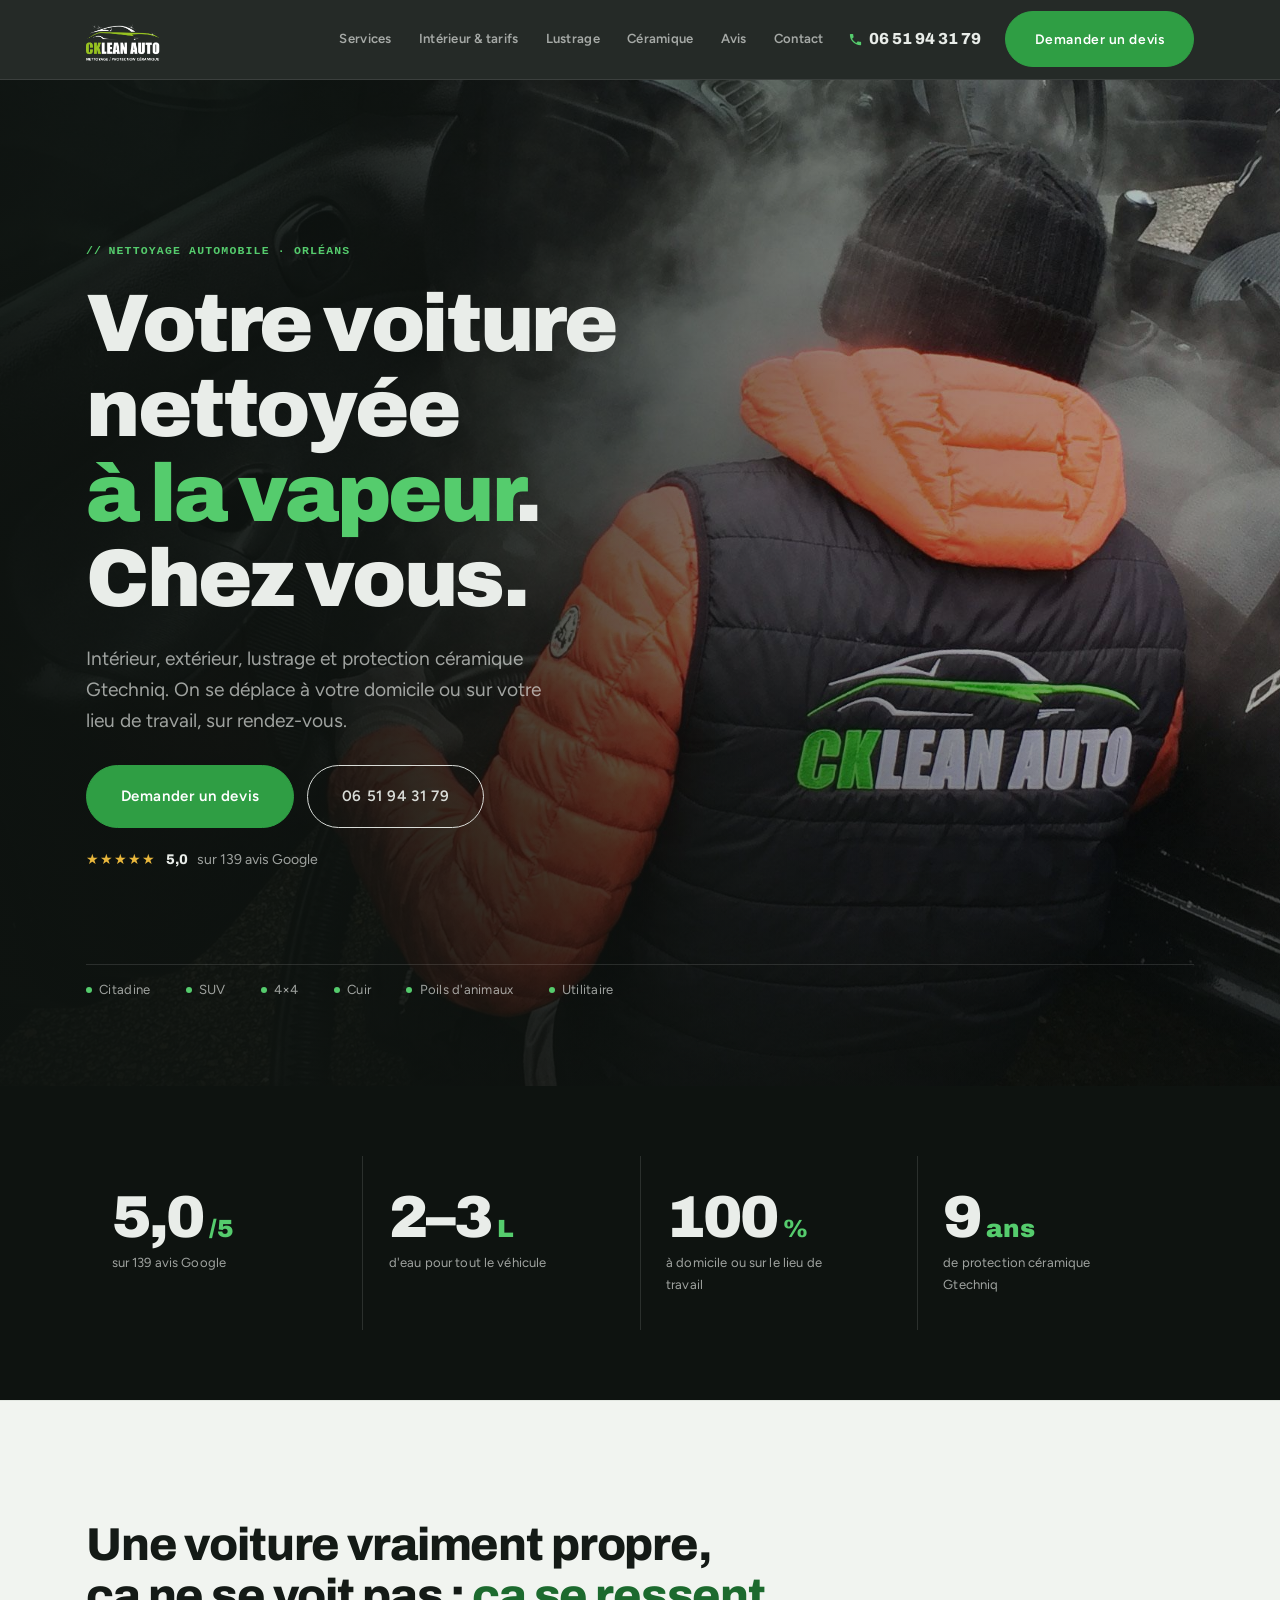
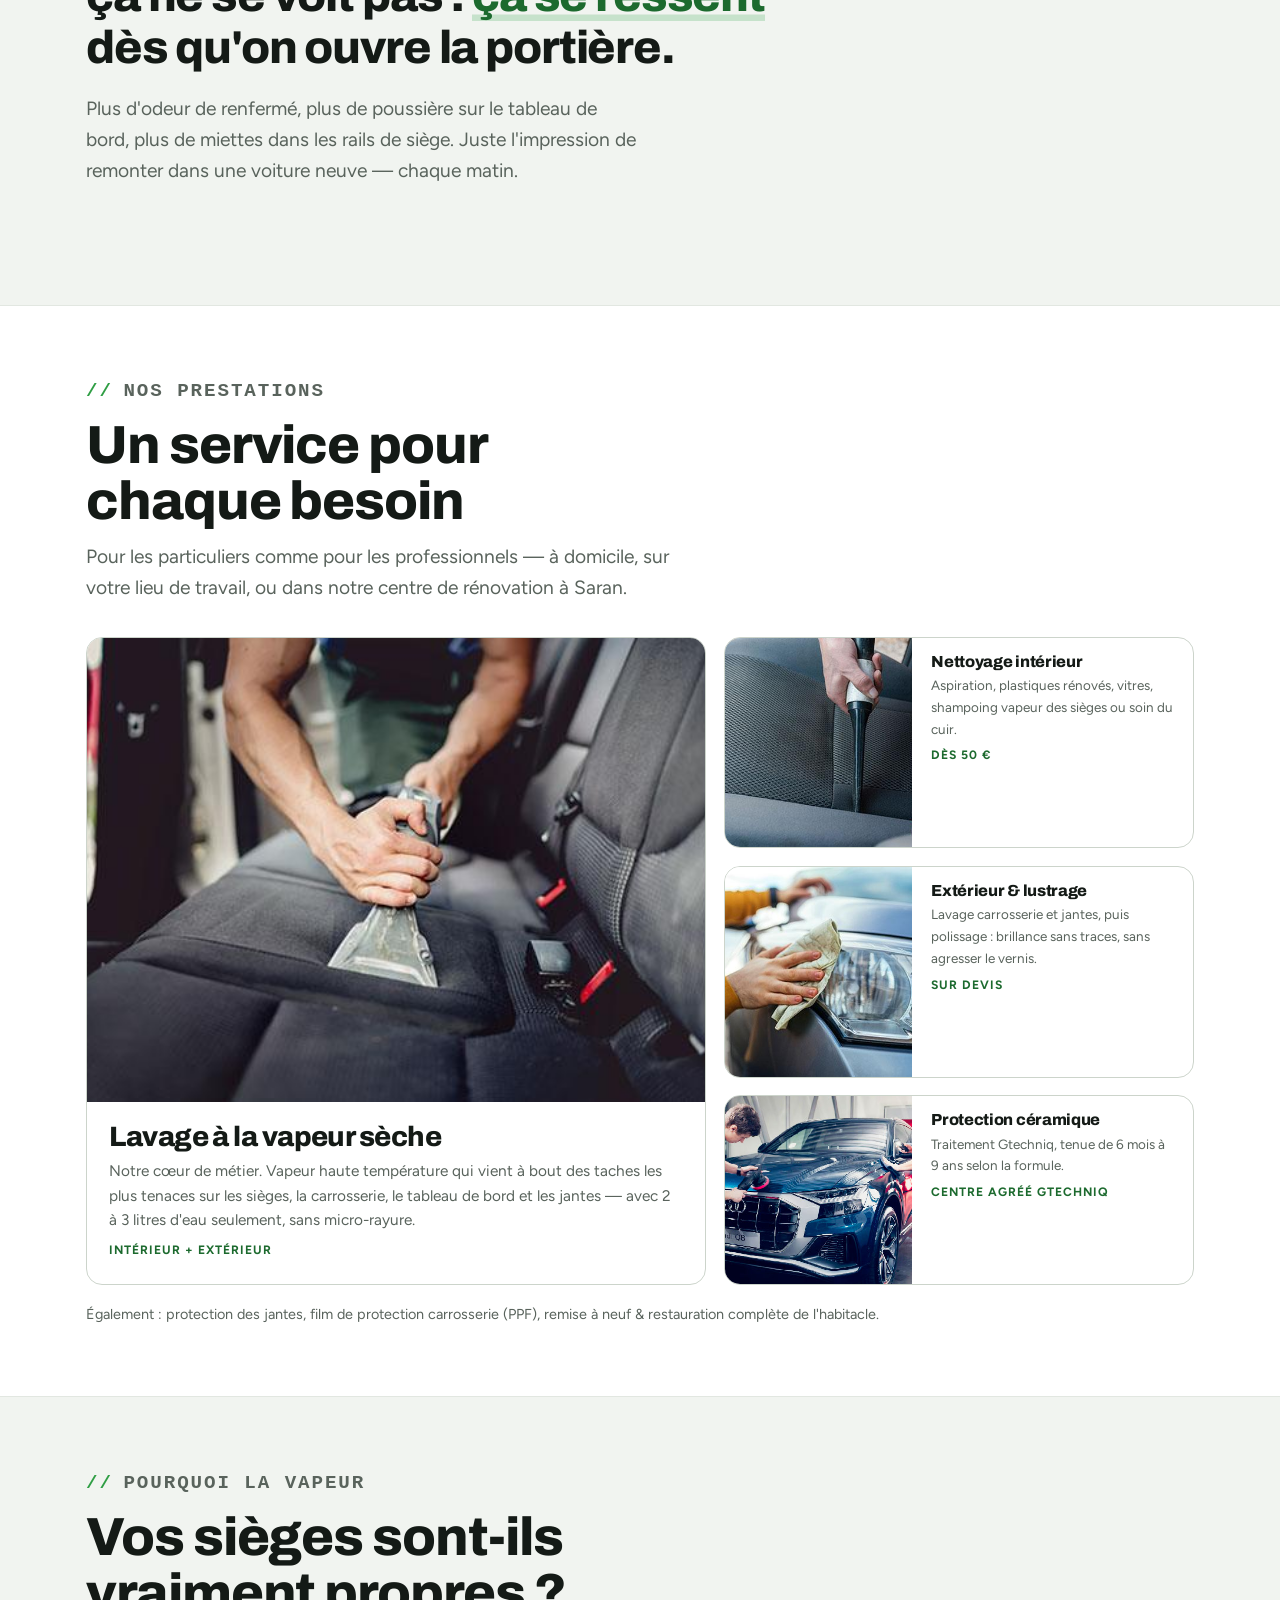
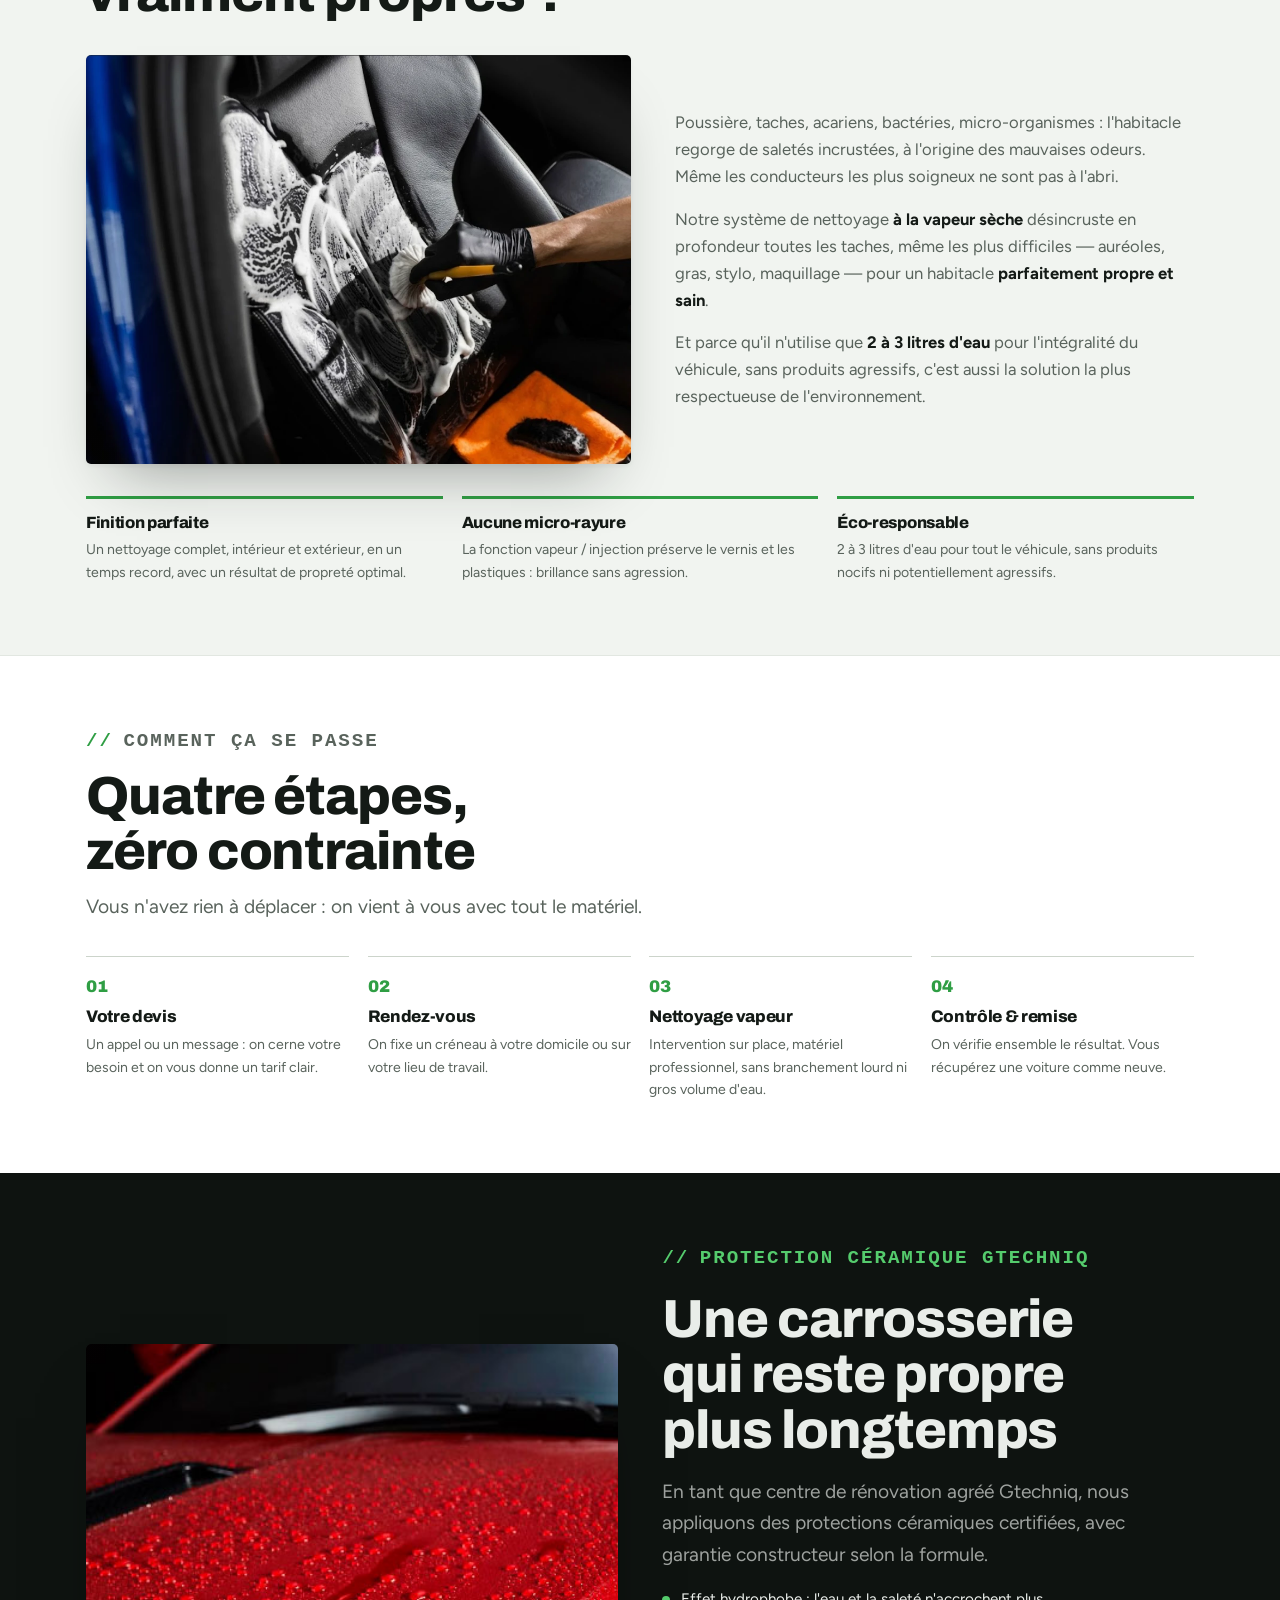
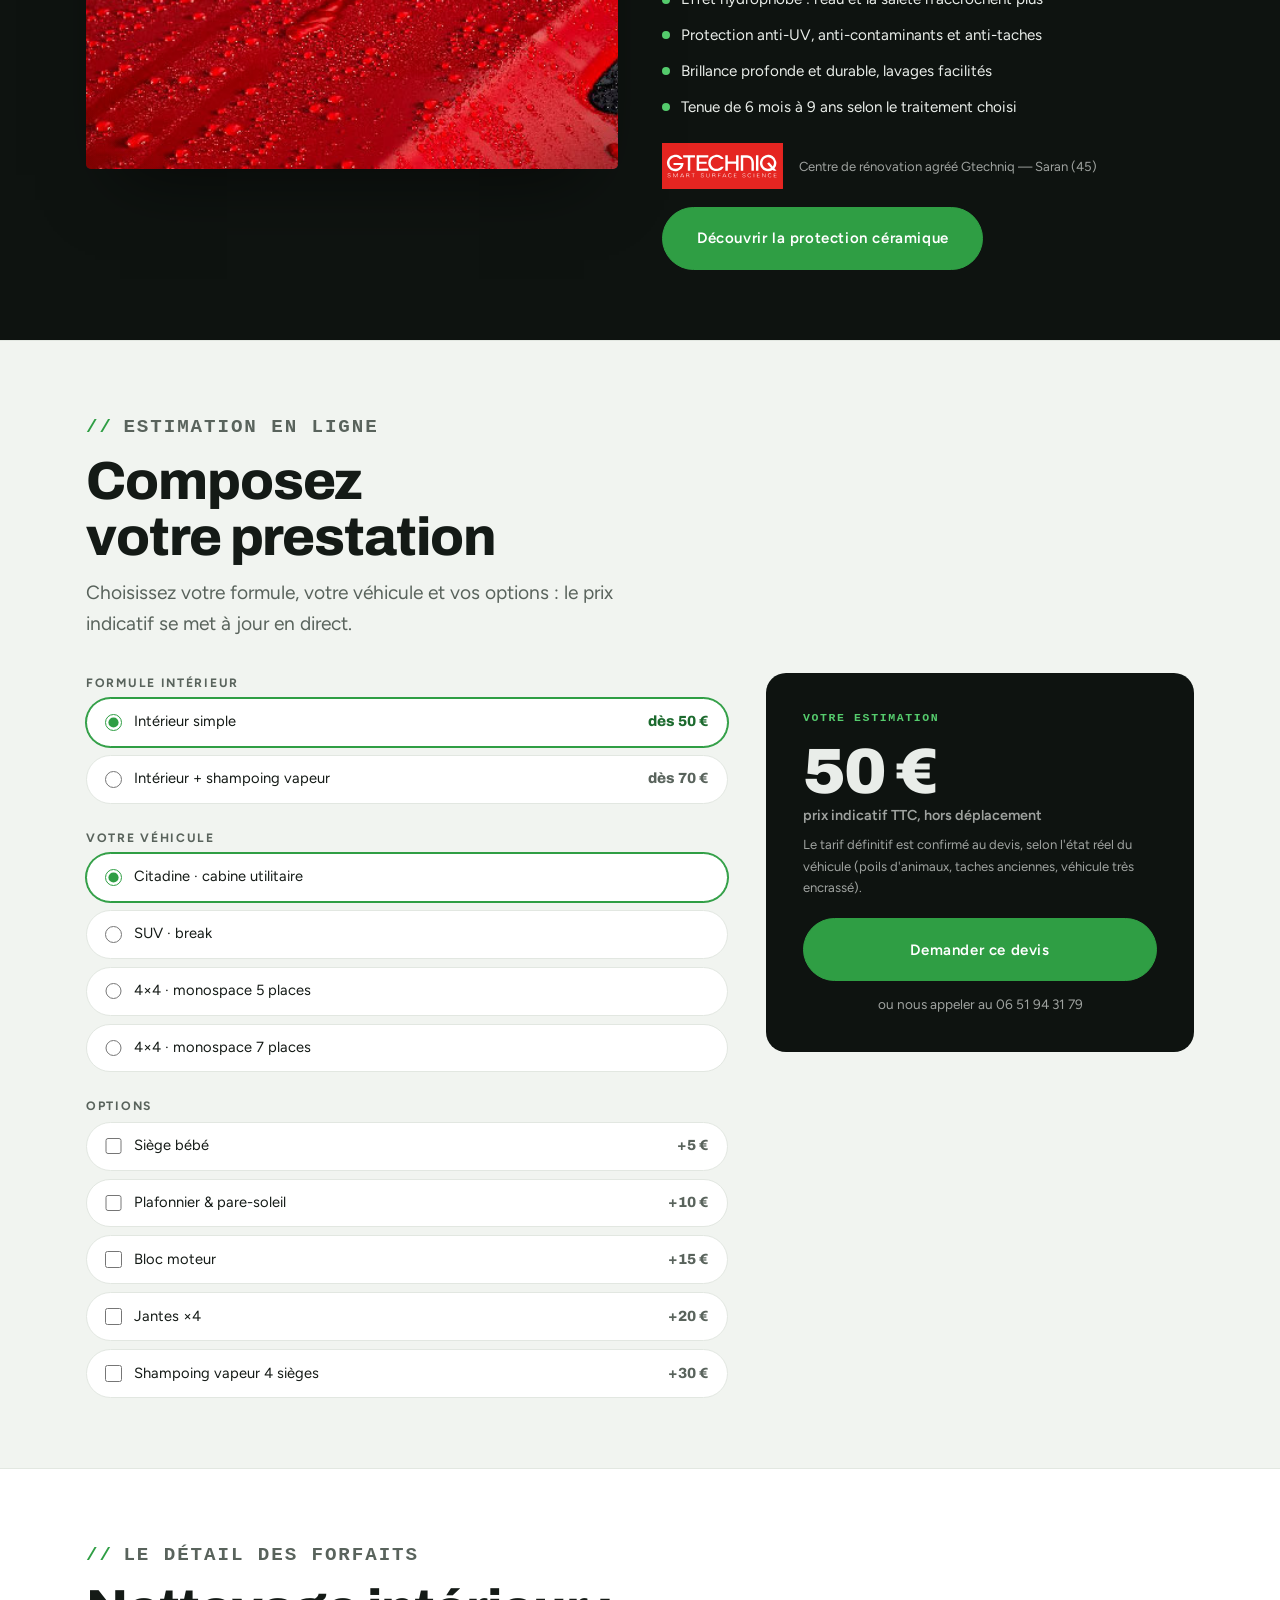
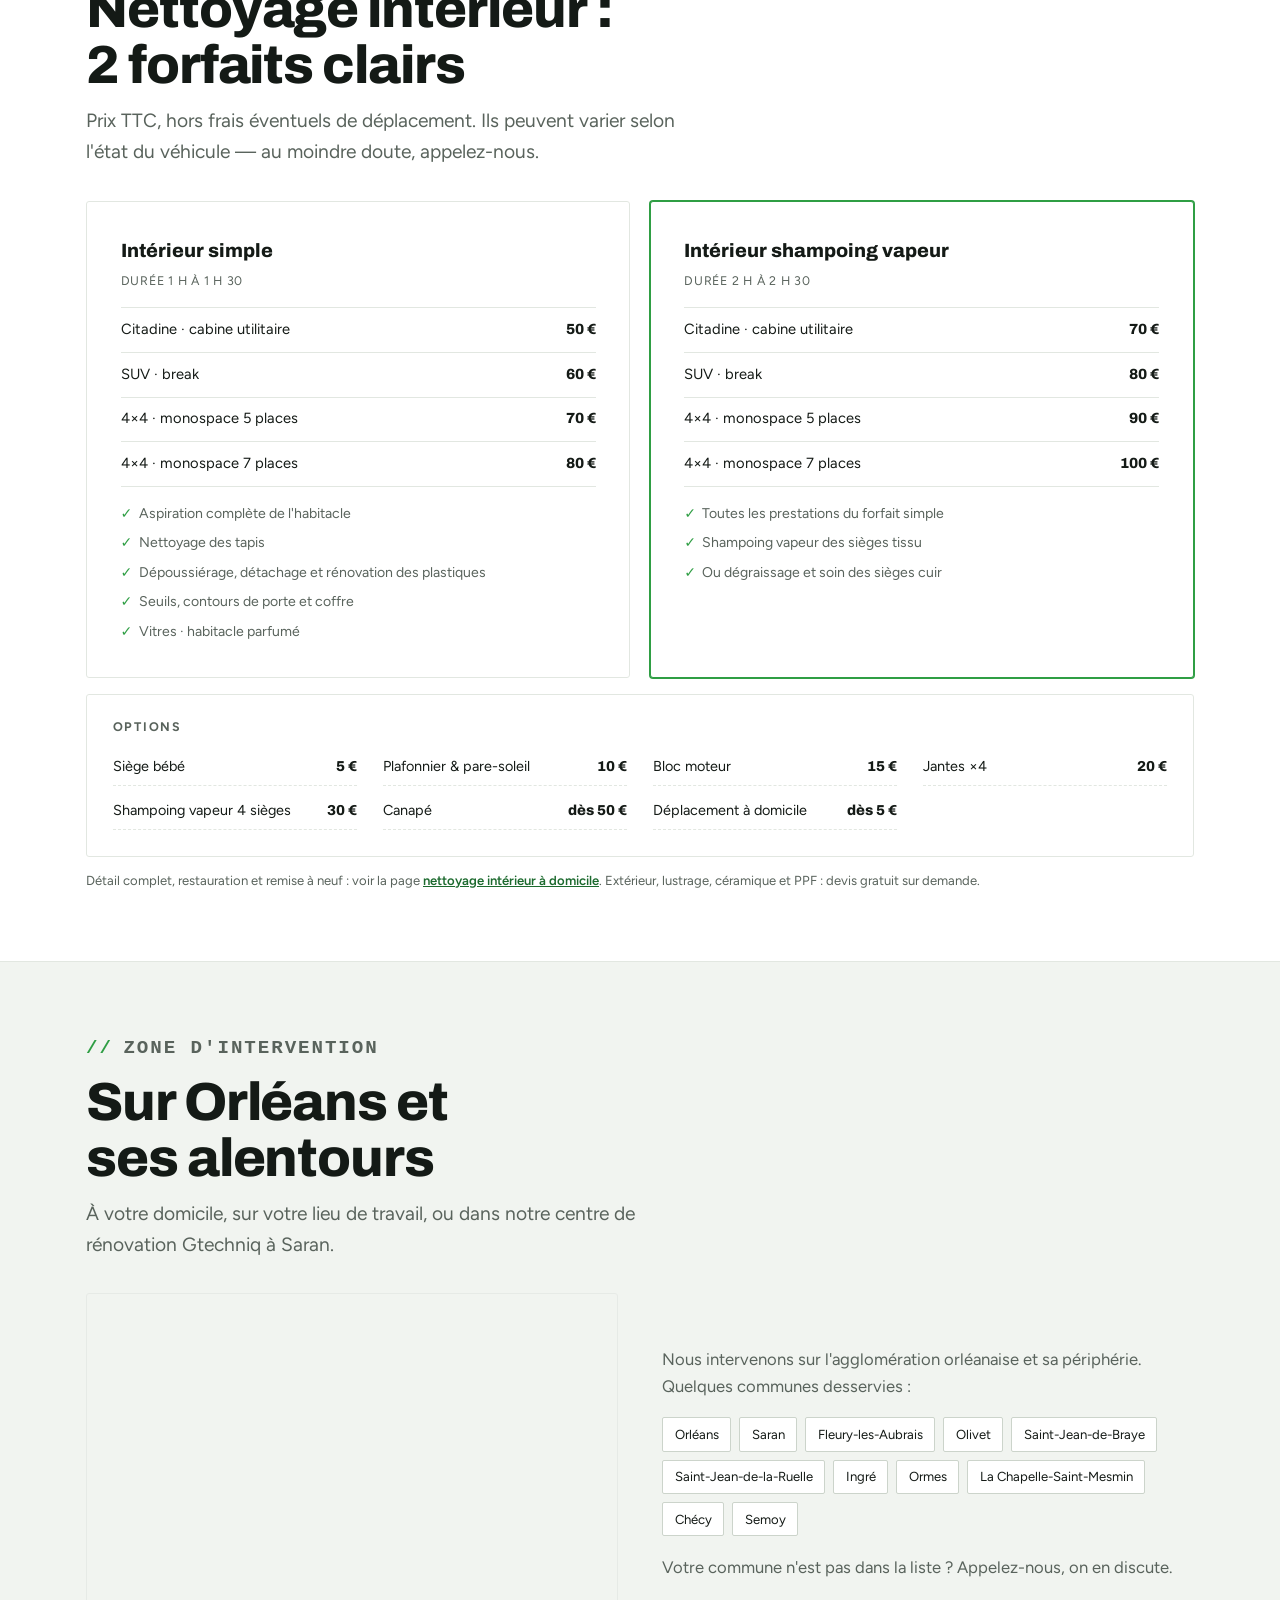
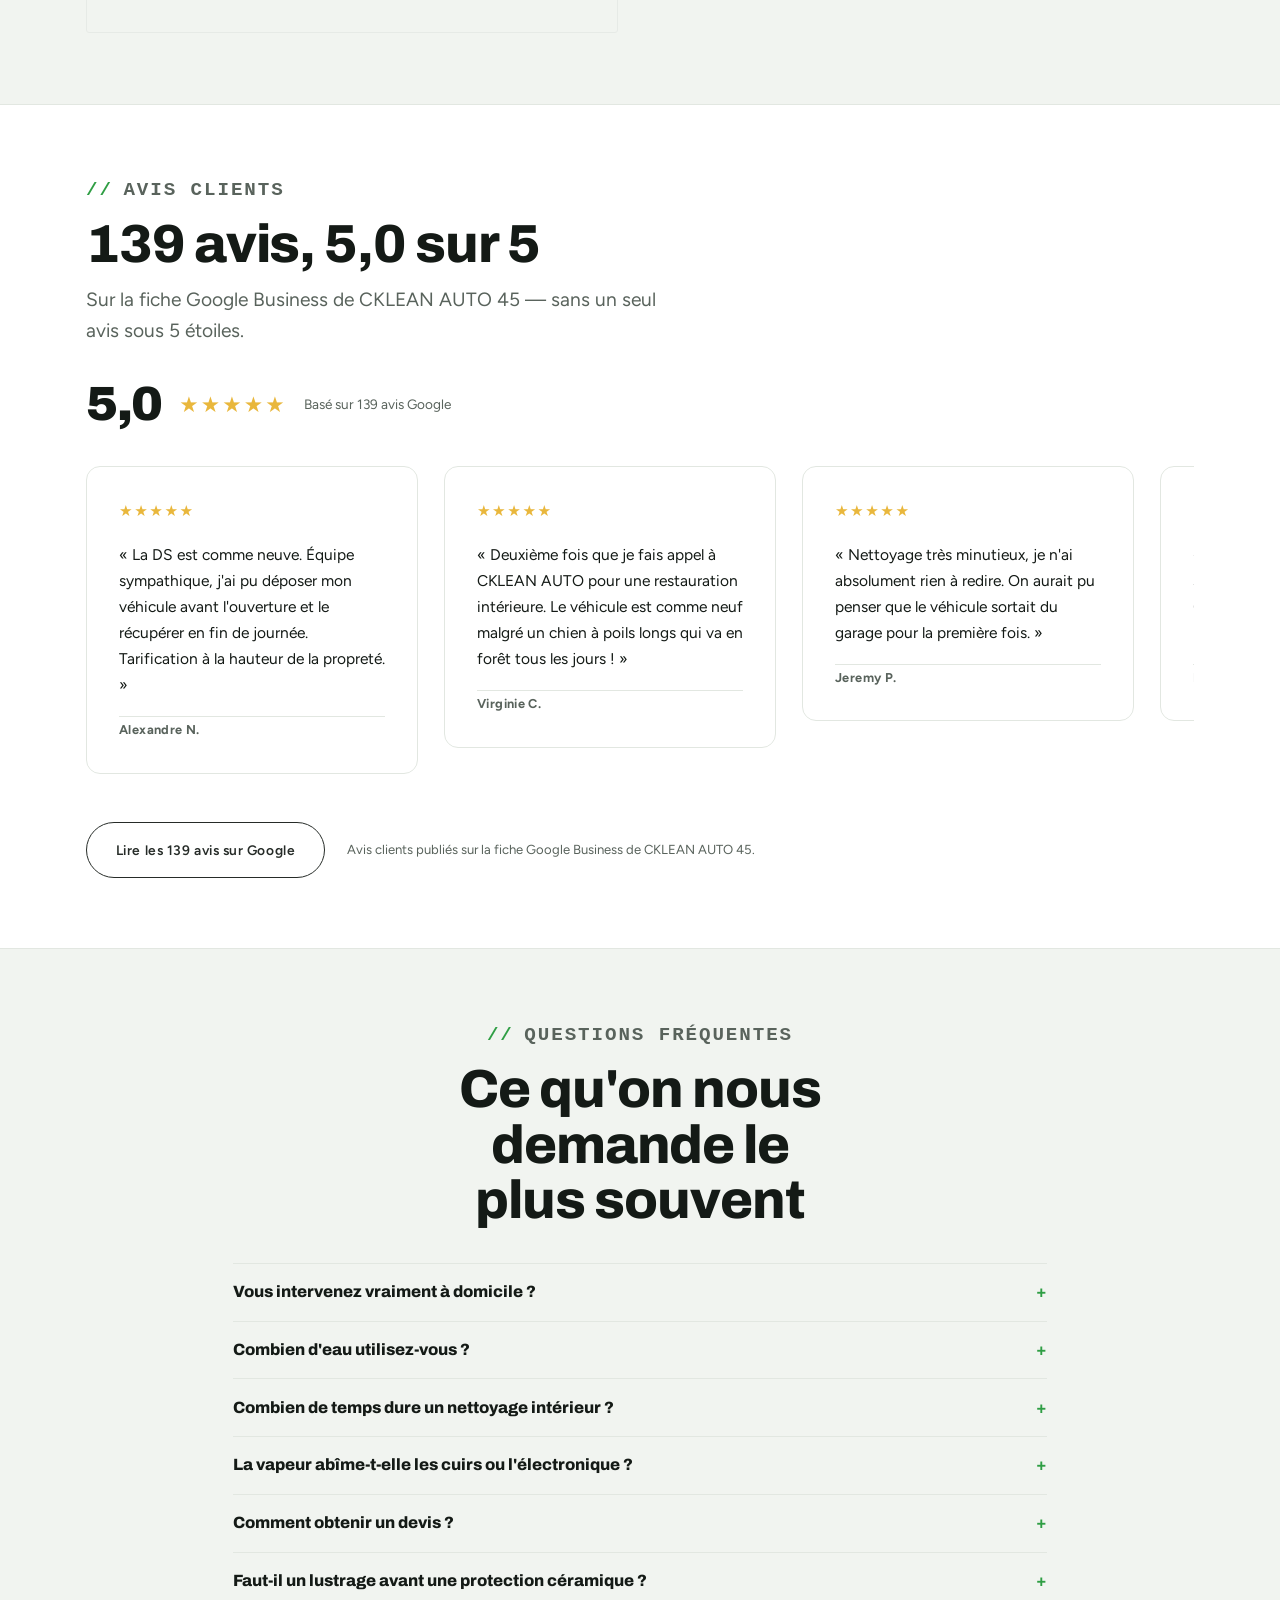
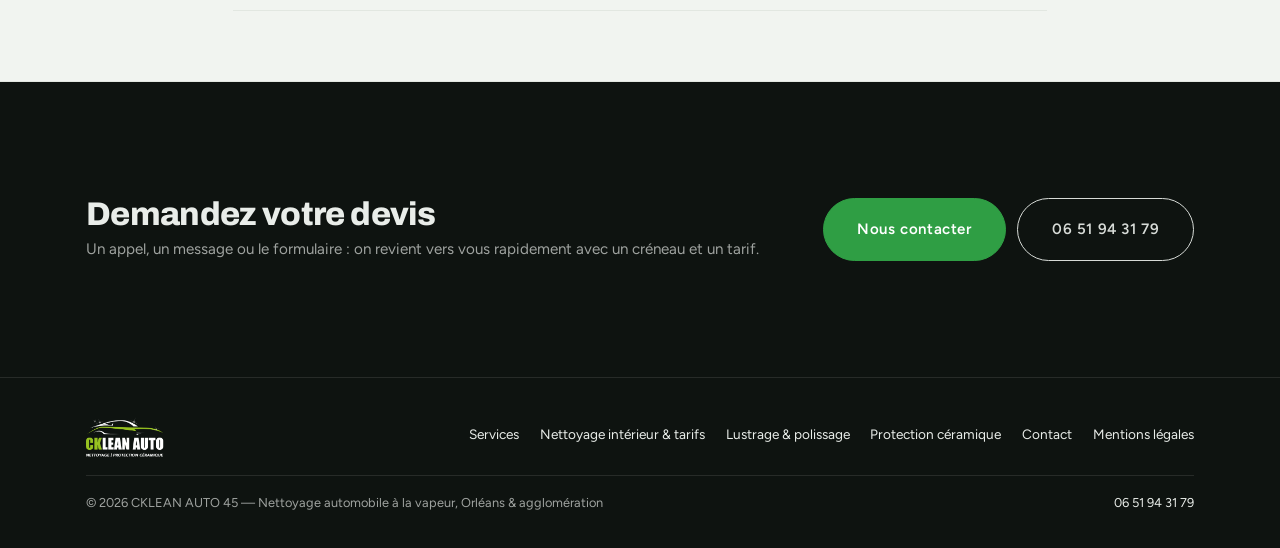
==== commit fbed5d3c: "Simulateur → formulaire : « Demander ce devis » pré-remplit la demande - Au clic sur « Demander ce d" ====
--- a/index.html
+++ b/index.html
@@ -258,7 +258,7 @@
           <p class="estim__rlabel">Votre estimation</p>
           <p class="estim__price"><span id="estimPrice">50</span> €<small>prix indicatif TTC, hors déplacement</small></p>
           <p class="estim__note">Le tarif définitif est confirmé au devis, selon l'état réel du véhicule (poils d'animaux, taches anciennes, véhicule très encrassé).</p>
-          <a class="btn btn--lg" href="contact.html">Demander ce devis</a>
+          <a class="btn btn--lg" id="estimCta" href="contact.html">Demander ce devis</a>
           <a class="estim__tel" href="tel:+33651943179">ou nous appeler au 06 51 94 31 79</a>
         </aside>
       </form>
--- a/assets/style.css
+++ b/assets/style.css
@@ -380,23 +380,28 @@
 .rating-head .big { font-family: var(--ff-display); font-weight: 900; font-size: 3rem; line-height: 1; letter-spacing: -0.03em; }
 .rating-head .stars { font-size: 1.35rem; }
 .rating-head .src { font-size: 0.85rem; color: var(--mid); }
-.reviews { display: grid; grid-template-columns: repeat(3, 1fr); gap: clamp(1.4rem, 2.4vw, 2rem); }
-.review { border: 1px solid var(--line); border-radius: 14px; padding: clamp(1.7rem, 3vw, 2.2rem); display: grid; gap: 1.1rem; align-content: start; background: var(--bg); }
+/* reviews = a slider: 3 cards in view, the rest behind a visible track */
+.reviews {
+  --rev-gap: clamp(1.1rem, 2vw, 1.7rem);
+  display: flex; align-items: flex-start; gap: var(--rev-gap);
+  overflow-x: auto; overscroll-behavior-x: contain;
+  scroll-snap-type: x proximity; -webkit-overflow-scrolling: touch;
+  padding-bottom: 0.9rem;
+  scrollbar-width: thin; scrollbar-color: var(--green) var(--line);
+}
+.reviews::-webkit-scrollbar { height: 6px; }
+.reviews::-webkit-scrollbar-track { background: var(--line); border-radius: 999px; }
+.reviews::-webkit-scrollbar-thumb { background: var(--green); border-radius: 999px; }
+.reviews > .review { flex: 0 0 30%; scroll-snap-align: start; }
+.review { margin: 0; border: 1px solid var(--line); border-radius: 14px; padding: clamp(1.5rem, 2.6vw, 2rem); display: grid; gap: 1.1rem; align-content: start; background: var(--bg); }
 .review .stars { font-size: 0.95rem; }
 .review p { font-size: 0.97rem; line-height: 1.68; }
 .review cite { font-style: normal; font-size: 0.8rem; font-weight: 700; color: var(--mid); letter-spacing: 0.03em; padding-top: 0.2rem; border-top: 1px solid var(--line); }
-@media (max-width: 900px) { .reviews { grid-template-columns: 1fr; } }
-/* phones: reviews become a swipeable slider */
+@media (max-width: 900px) { .reviews > .review { flex-basis: 45%; } }
 @media (max-width: 640px) {
-  .reviews {
-    display: flex; grid-template-columns: none; align-items: flex-start;
-    gap: 0.85rem; padding-bottom: 0.4rem;
-    overflow-x: auto; overscroll-behavior-x: contain;
-    scroll-snap-type: x mandatory; -webkit-overflow-scrolling: touch;
-    scrollbar-width: none;
-  }
+  .reviews { scroll-snap-type: x mandatory; scrollbar-width: none; padding-bottom: 0.4rem; }
   .reviews::-webkit-scrollbar { display: none; }
-  .reviews > .review { flex: 0 0 87%; scroll-snap-align: start; }
+  .reviews > .review { flex-basis: 87%; }
 }
 
 /* ---------- faq ---------- */
@@ -439,6 +444,7 @@
 .cform__status:empty { display: none; }
 .cform__status.is-ok { color: var(--green-ink); }
 .cform__status.is-err { color: #c0392b; }
+.cform__status.is-info { color: var(--mid); }
 .cform__legal { font-size: 0.78rem; color: var(--mid); max-width: 46ch; }
 
 .contact-side { display: grid; gap: 0; align-content: start; }
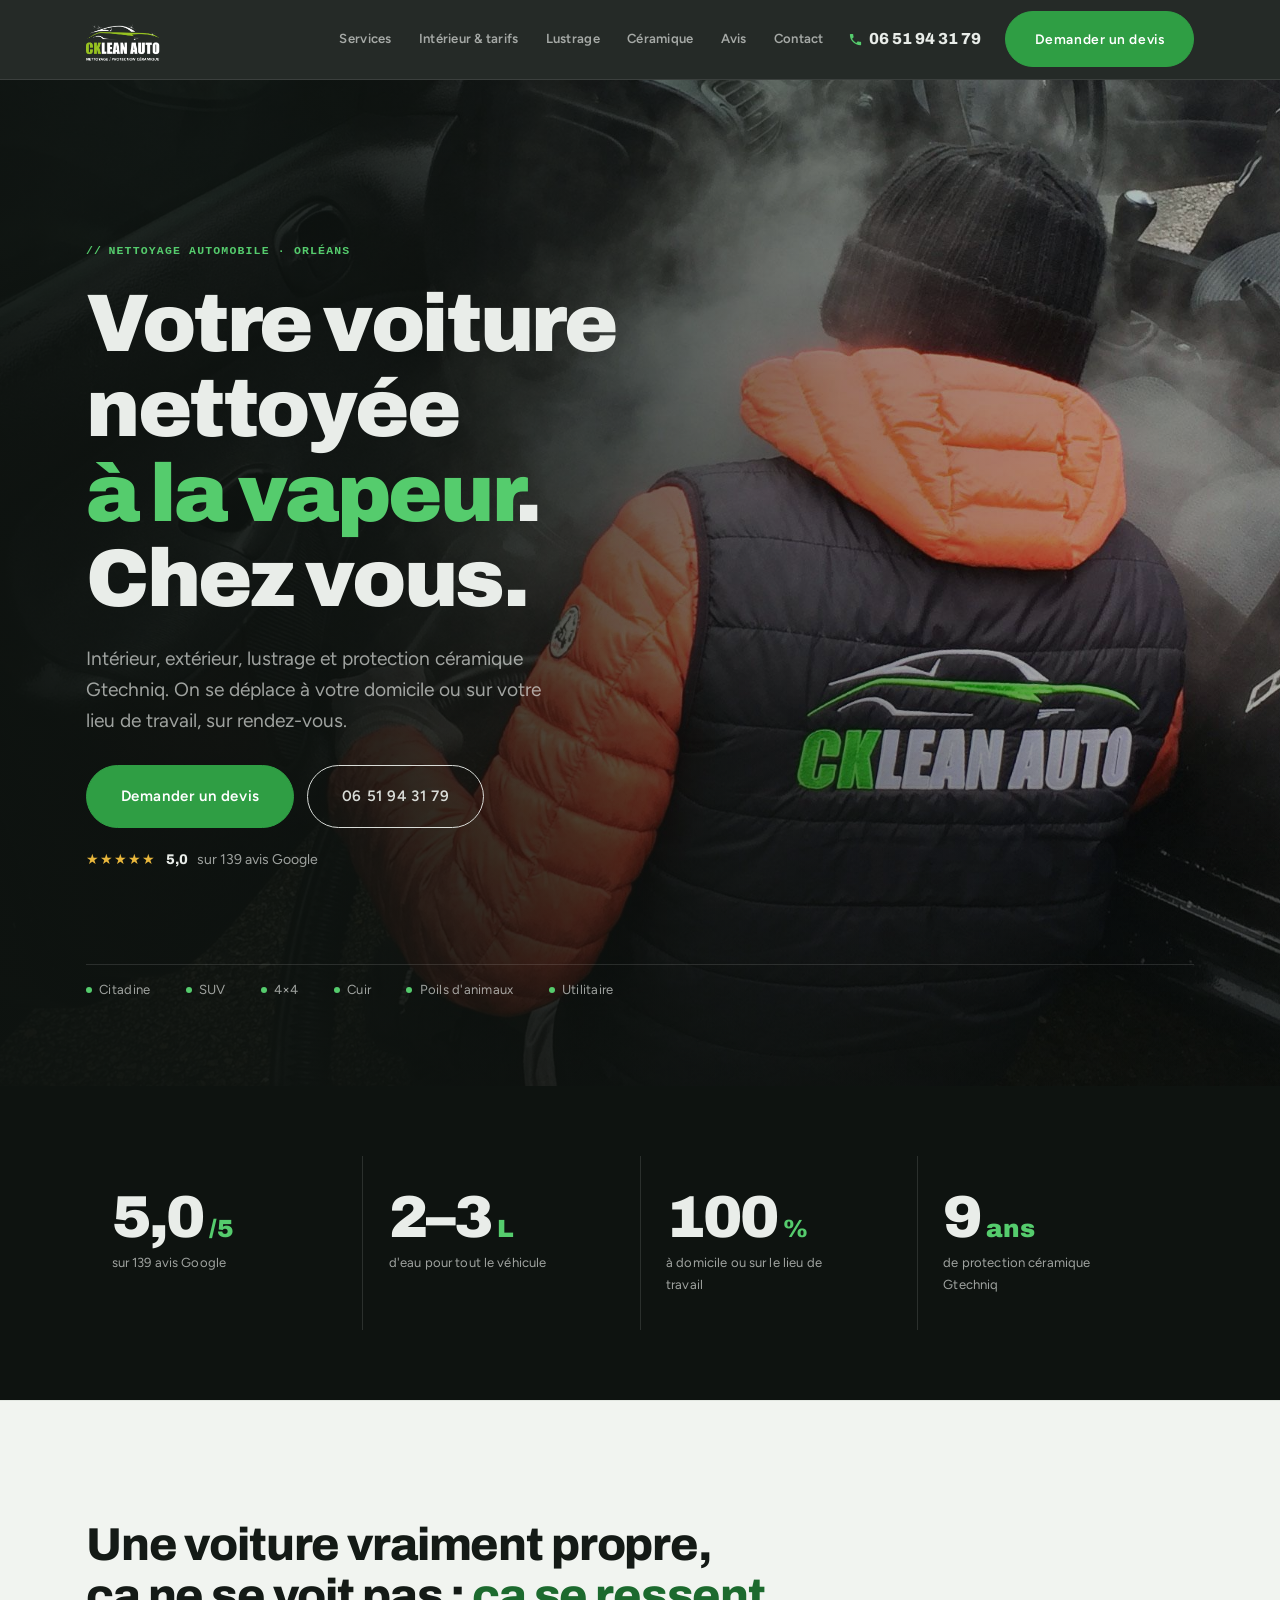
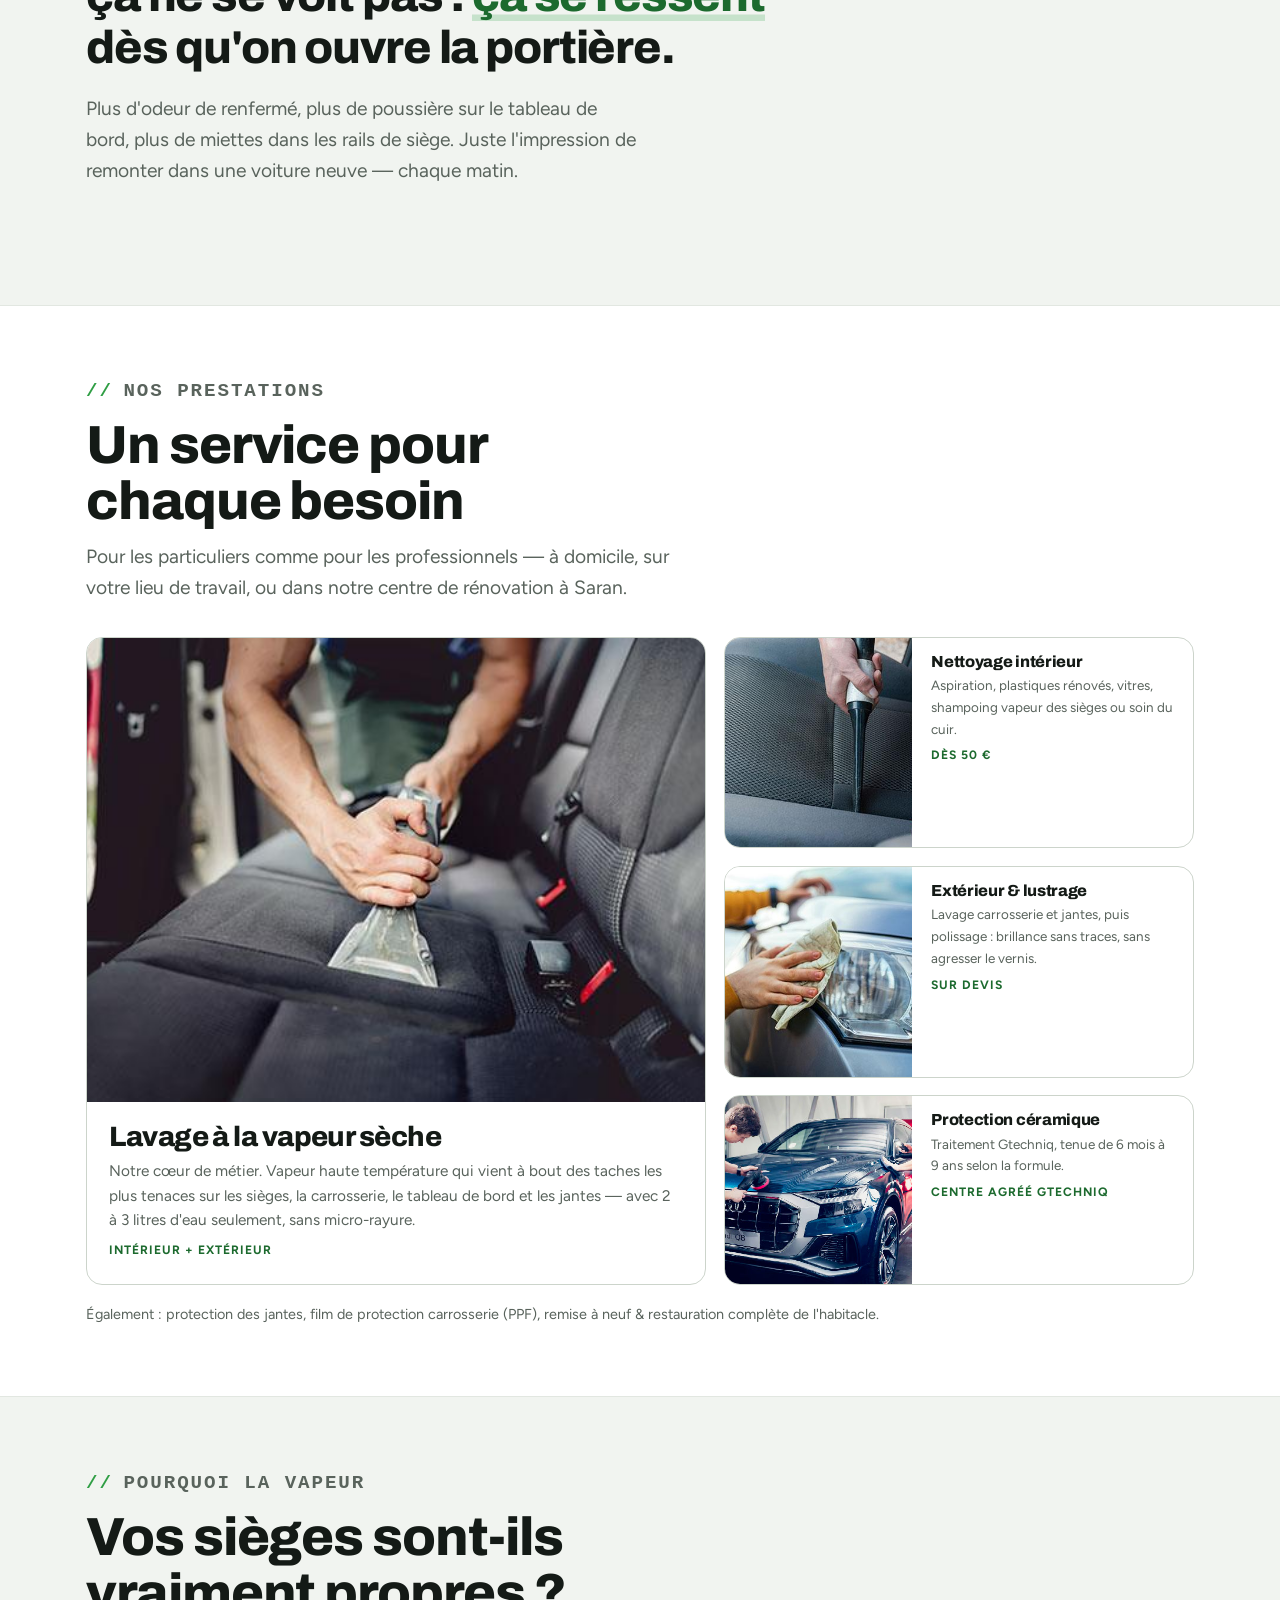
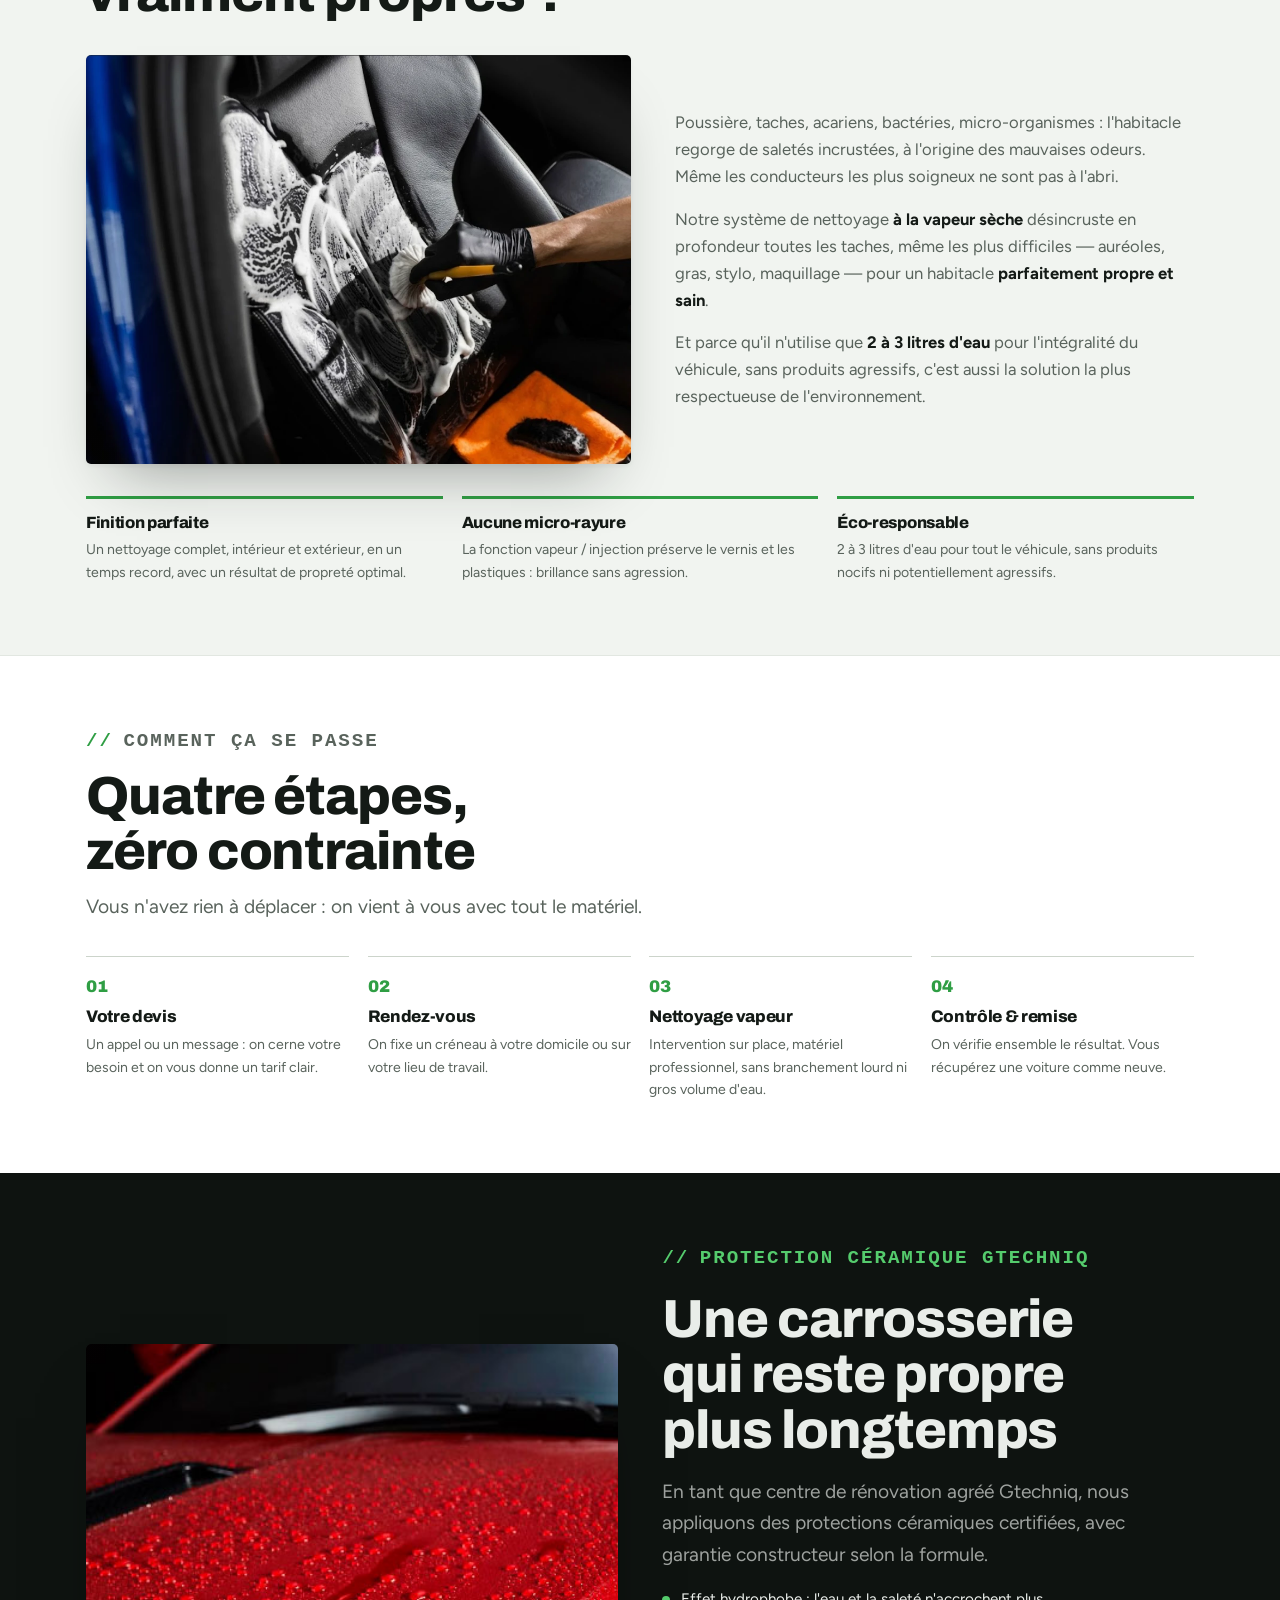
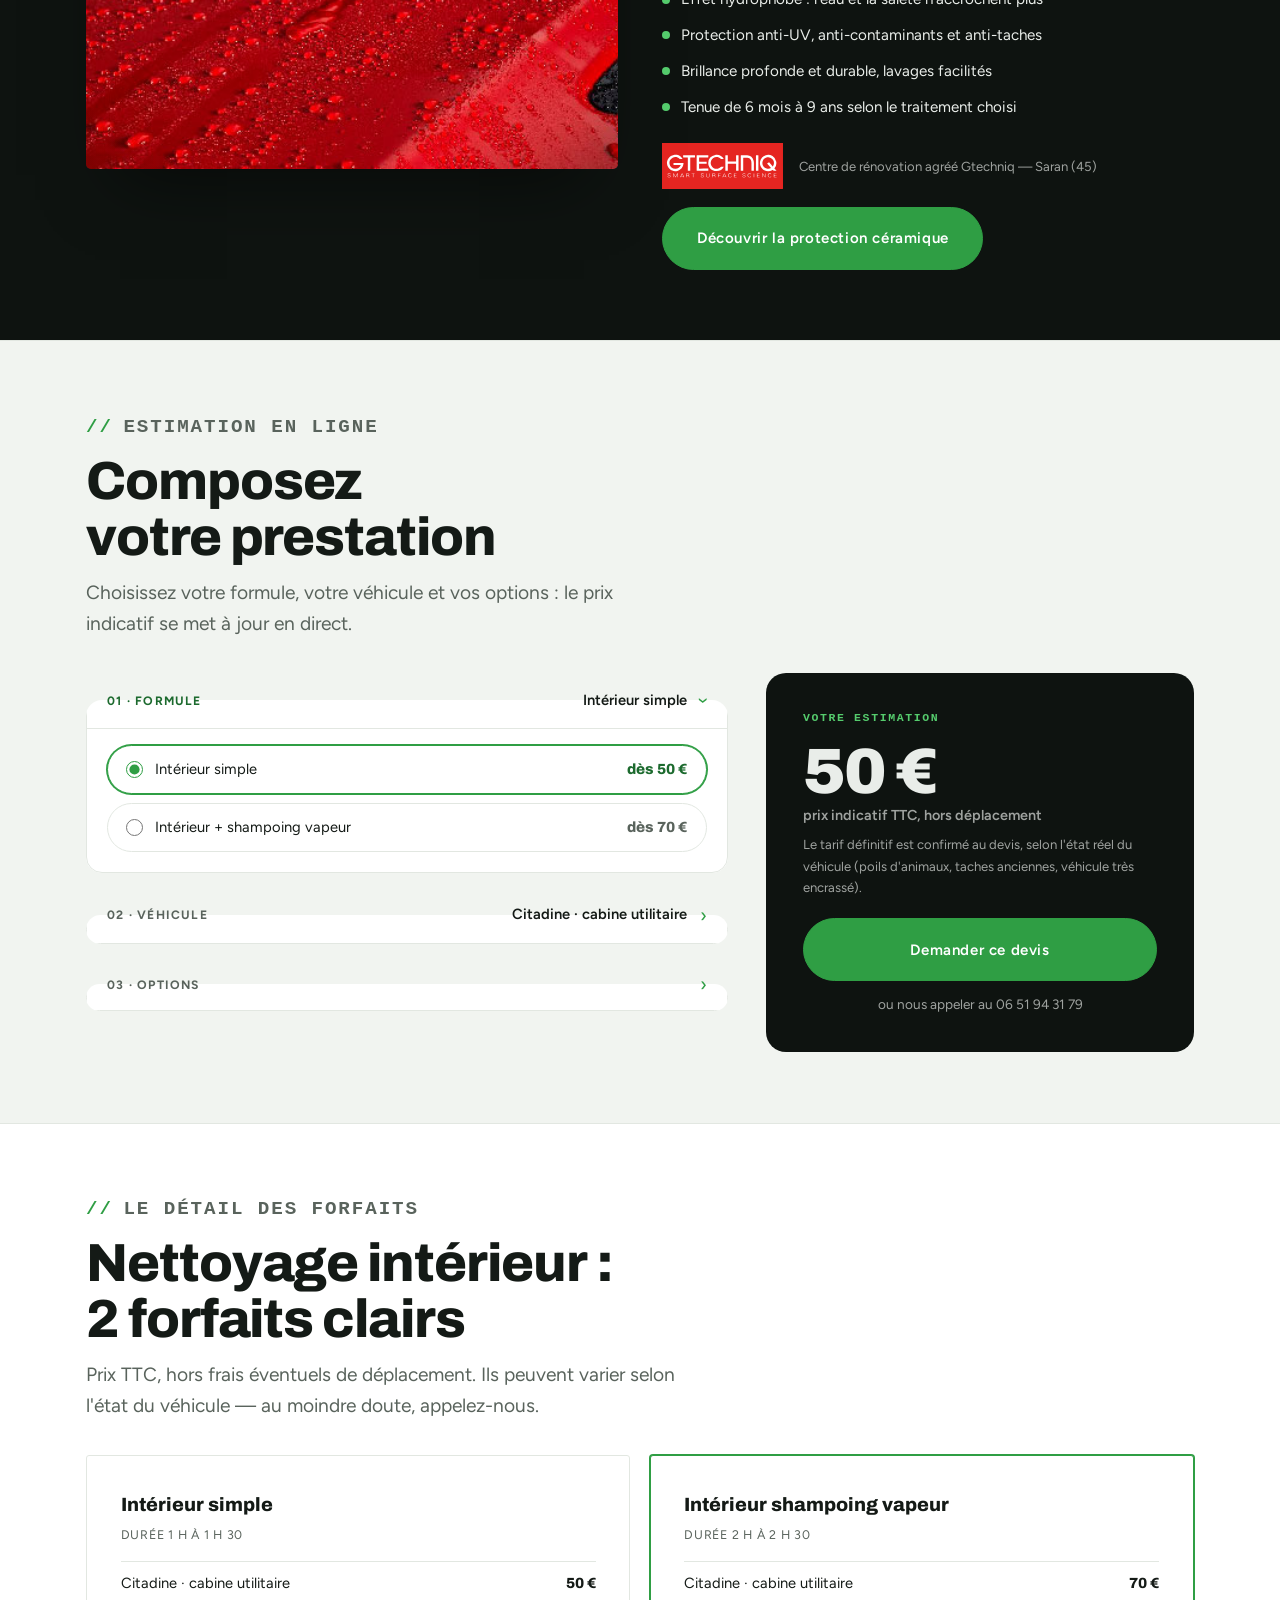
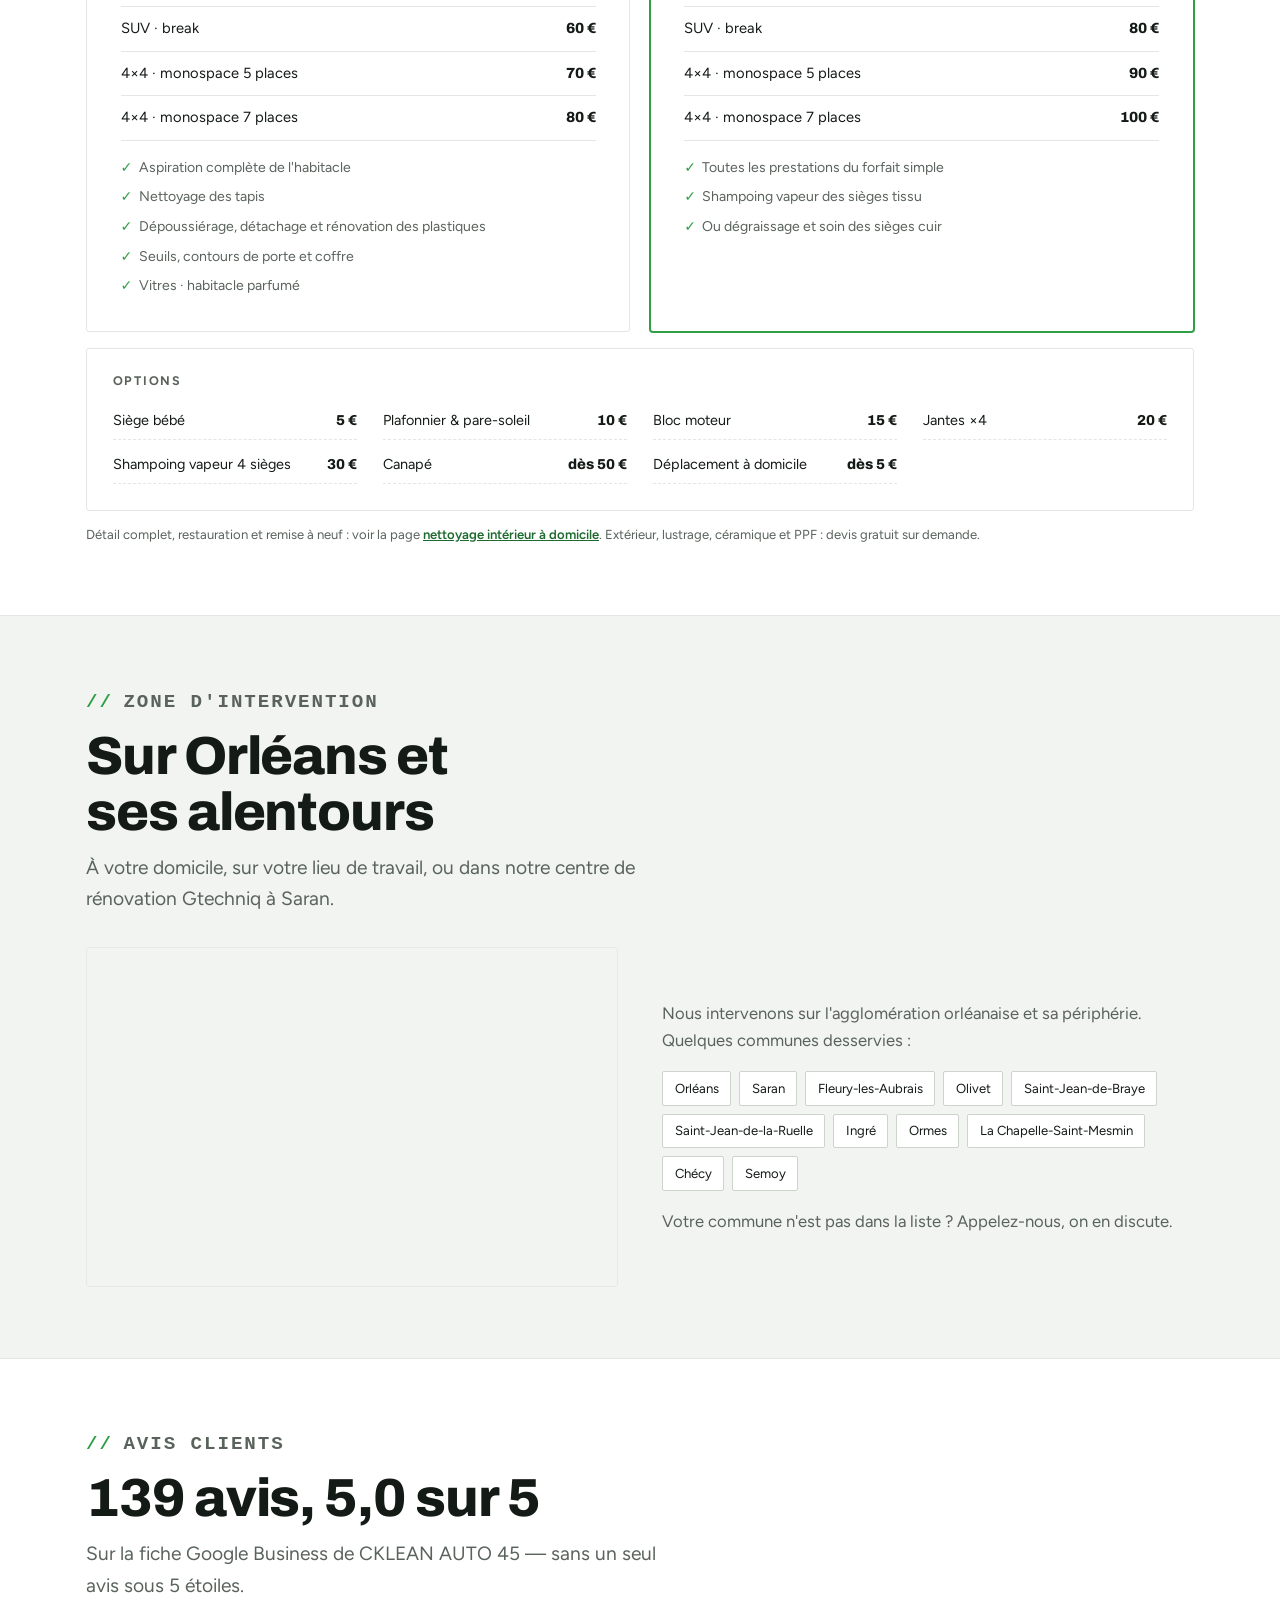
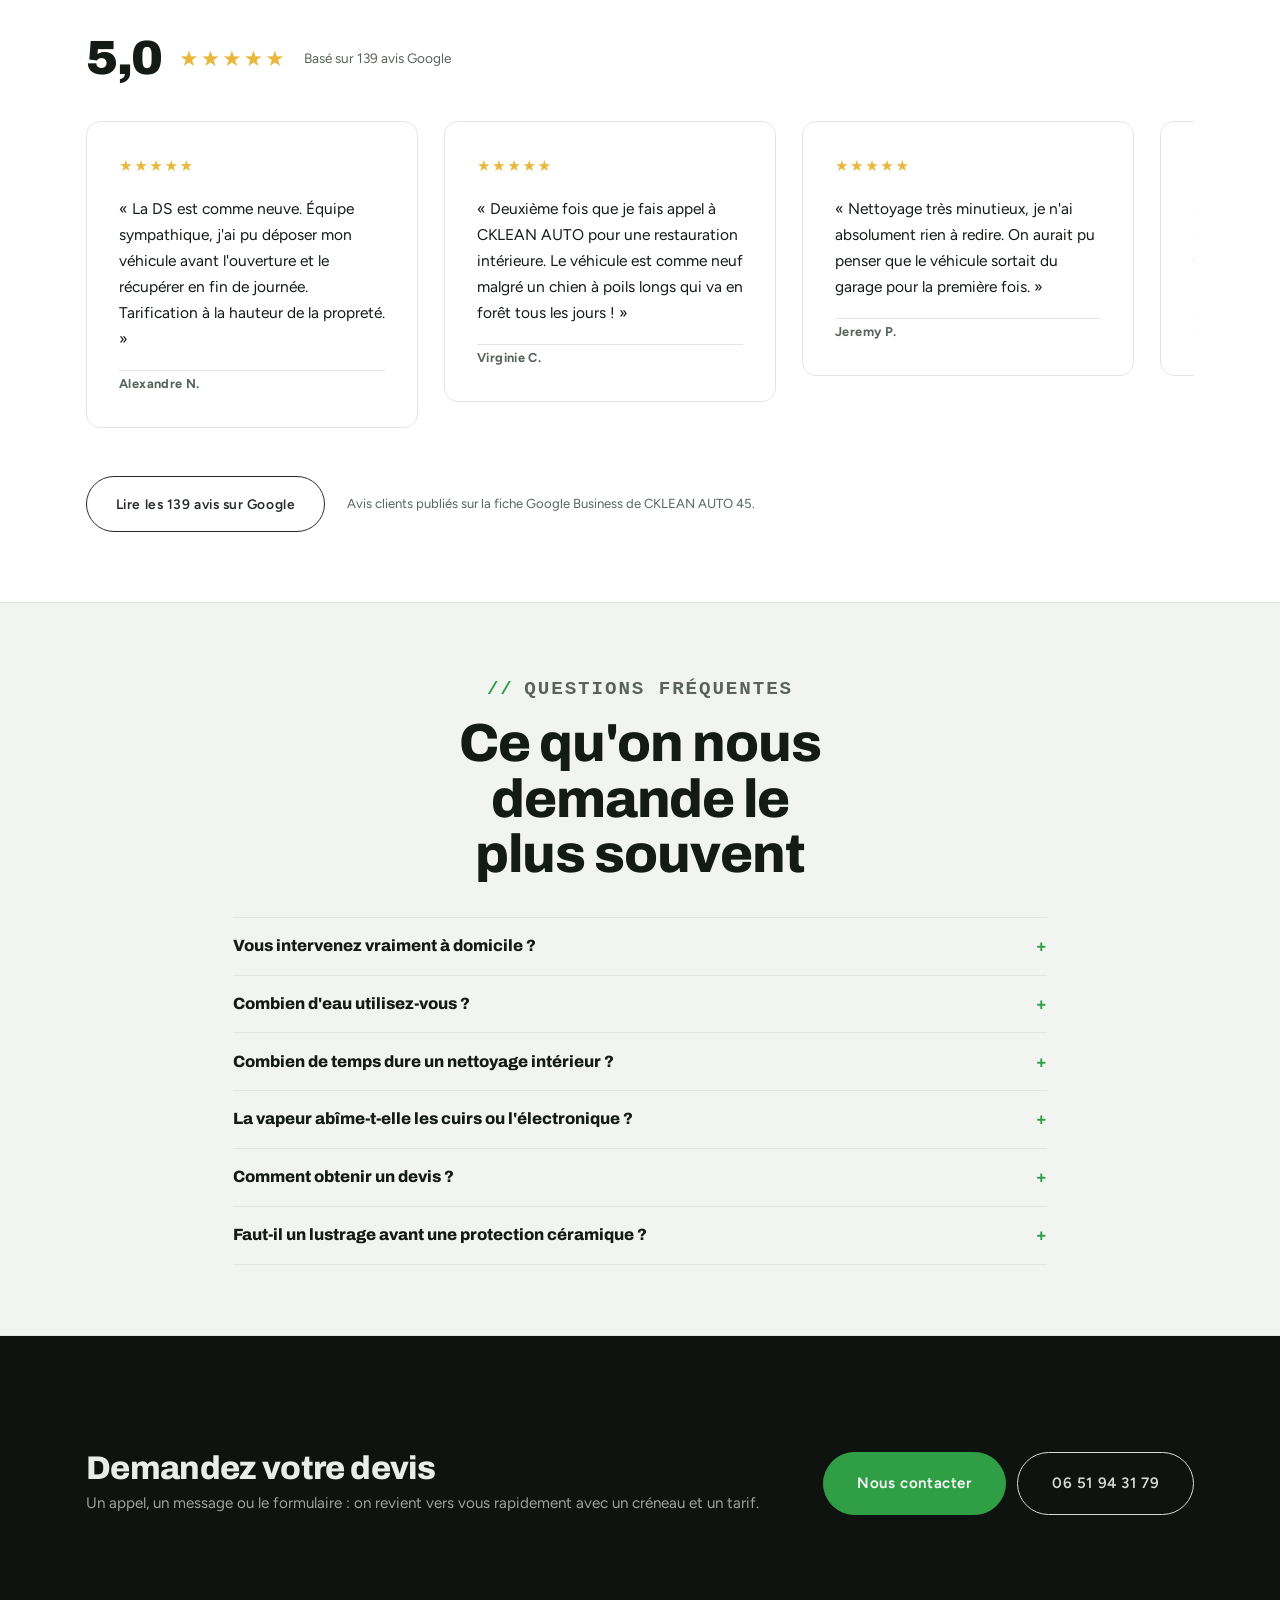
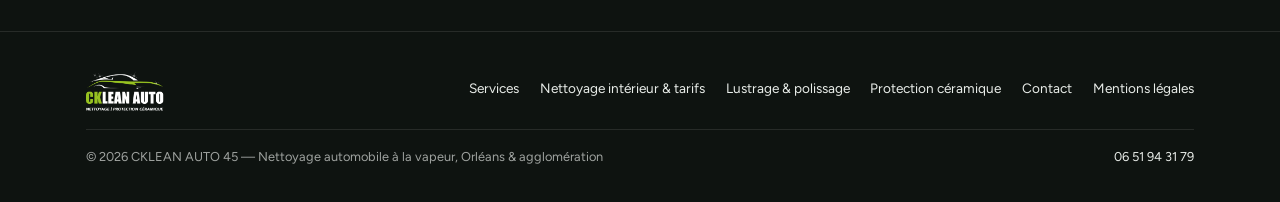
==== commit b00bc7a9: "Mobile : sliders (étapes/forfaits/garanties/stats), simulateur en accordéon, bulle Appeler intellige" ====
--- a/index.html
+++ b/index.html
@@ -8,8 +8,12 @@
 <link rel="icon" href="assets/logo.png" />
 <meta property="og:title" content="CKLEAN AUTO 45 — Nettoyage auto à la vapeur à domicile" />
 <meta property="og:description" content="Nettoyage automobile à la vapeur sèche, à domicile, sur Orléans et son agglomération. 5,0/5 · 139 avis Google." />
-<meta property="og:image" content="https://ckleanauto45.fr/assets/hero.jpg" />
+<meta property="og:image" content="https://ckleanauto45.vercel.app/assets/og-image.png" />
+<meta property="og:image:width" content="1200" />
+<meta property="og:image:height" content="630" />
 <meta property="og:type" content="website" />
+<meta name="twitter:card" content="summary_large_image" />
+<meta name="twitter:image" content="https://ckleanauto45.vercel.app/assets/og-image.png" />
 <link rel="canonical" href="https://ckleanauto45.fr/" />
 
 <script type="application/ld+json">
@@ -233,25 +237,43 @@
       </div>
       <form class="estim reveal" id="estim">
         <div class="estim__fields">
-          <fieldset class="estim__group">
-            <legend>Formule intérieur</legend>
-            <label class="opt"><input type="radio" name="formule" value="simple" checked /> <span>Intérieur simple</span><b>dès 50 €</b></label>
-            <label class="opt"><input type="radio" name="formule" value="shampoing" /> <span>Intérieur + shampoing vapeur</span><b>dès 70 €</b></label>
+          <fieldset class="estim__group is-open">
+            <legend class="estim__ghead" role="button" tabindex="0" aria-expanded="true">
+              <span class="estim__gtitle">01 · Formule</span>
+              <span class="estim__gsummary"></span>
+              <span class="estim__gchev" aria-hidden="true">›</span>
+            </legend>
+            <div class="estim__gbody">
+              <label class="opt"><input type="radio" name="formule" value="simple" checked /> <span>Intérieur simple</span><b>dès 50 €</b></label>
+              <label class="opt"><input type="radio" name="formule" value="shampoing" /> <span>Intérieur + shampoing vapeur</span><b>dès 70 €</b></label>
+            </div>
           </fieldset>
           <fieldset class="estim__group">
-            <legend>Votre véhicule</legend>
-            <label class="opt"><input type="radio" name="vehicule" value="0" checked /> <span>Citadine · cabine utilitaire</span></label>
-            <label class="opt"><input type="radio" name="vehicule" value="10" /> <span>SUV · break</span></label>
-            <label class="opt"><input type="radio" name="vehicule" value="20" /> <span>4×4 · monospace 5 places</span></label>
-            <label class="opt"><input type="radio" name="vehicule" value="30" /> <span>4×4 · monospace 7 places</span></label>
+            <legend class="estim__ghead" role="button" tabindex="0" aria-expanded="false">
+              <span class="estim__gtitle">02 · Véhicule</span>
+              <span class="estim__gsummary"></span>
+              <span class="estim__gchev" aria-hidden="true">›</span>
+            </legend>
+            <div class="estim__gbody">
+              <label class="opt"><input type="radio" name="vehicule" value="0" checked /> <span>Citadine · cabine utilitaire</span></label>
+              <label class="opt"><input type="radio" name="vehicule" value="10" /> <span>SUV · break</span></label>
+              <label class="opt"><input type="radio" name="vehicule" value="20" /> <span>4×4 · monospace 5 places</span></label>
+              <label class="opt"><input type="radio" name="vehicule" value="30" /> <span>4×4 · monospace 7 places</span></label>
+            </div>
           </fieldset>
           <fieldset class="estim__group">
-            <legend>Options</legend>
-            <label class="opt"><input type="checkbox" name="opt" value="5" /> <span>Siège bébé</span><b>+5 €</b></label>
-            <label class="opt"><input type="checkbox" name="opt" value="10" /> <span>Plafonnier &amp; pare-soleil</span><b>+10 €</b></label>
-            <label class="opt"><input type="checkbox" name="opt" value="15" /> <span>Bloc moteur</span><b>+15 €</b></label>
-            <label class="opt"><input type="checkbox" name="opt" value="20" /> <span>Jantes ×4</span><b>+20 €</b></label>
-            <label class="opt"><input type="checkbox" name="opt" value="30" /> <span>Shampoing vapeur 4 sièges</span><b>+30 €</b></label>
+            <legend class="estim__ghead" role="button" tabindex="0" aria-expanded="false">
+              <span class="estim__gtitle">03 · Options</span>
+              <span class="estim__gsummary"></span>
+              <span class="estim__gchev" aria-hidden="true">›</span>
+            </legend>
+            <div class="estim__gbody">
+              <label class="opt"><input type="checkbox" name="opt" value="5" /> <span>Siège bébé</span><b>+5 €</b></label>
+              <label class="opt"><input type="checkbox" name="opt" value="10" /> <span>Plafonnier &amp; pare-soleil</span><b>+10 €</b></label>
+              <label class="opt"><input type="checkbox" name="opt" value="15" /> <span>Bloc moteur</span><b>+15 €</b></label>
+              <label class="opt"><input type="checkbox" name="opt" value="20" /> <span>Jantes ×4</span><b>+20 €</b></label>
+              <label class="opt"><input type="checkbox" name="opt" value="30" /> <span>Shampoing vapeur 4 sièges</span><b>+30 €</b></label>
+            </div>
           </fieldset>
         </div>
         <aside class="estim__result">
--- a/assets/style.css
+++ b/assets/style.css
@@ -478,7 +478,8 @@
 }
 .call-fab svg { width: 17px; height: 17px; fill: currentColor; }
 .call-fab:active { transform: scale(0.97); }
-@media (max-width: 640px) { .call-fab { display: inline-flex; } body { padding-bottom: 4.5rem; } }
+.call-fab.is-hidden { display: none; }
+@media (max-width: 640px) { .call-fab { display: inline-flex; } main { padding-bottom: 4.5rem; } }
 @media (prefers-reduced-motion: reduce) { .call-fab:active { transform: none; } }
 
 /* ---------- splash screen (home) ---------- */
@@ -510,9 +511,20 @@
 
 /* ---------- price simulator ---------- */
 .estim { display: grid; grid-template-columns: 1.5fr 1fr; gap: clamp(1.5rem, 3vw, 2.6rem); align-items: start; }
-.estim__fields { display: grid; gap: 1.5rem; }
-.estim__group { border: 0; margin: 0; padding: 0; display: grid; gap: 0.5rem; }
-.estim__group legend { font-family: var(--ff-body); font-weight: 700; font-size: 0.76rem; letter-spacing: 0.14em; text-transform: uppercase; color: var(--mid); margin-bottom: 0.35rem; padding: 0; }
+.estim__fields { display: grid; gap: 0.9rem; }
+
+/* accordion steps: one group open at a time, pick → advance, click a past step to go back */
+.estim__group { margin: 0; padding: 0; border: 1px solid var(--line); border-radius: 16px; background: var(--bg); overflow: hidden; }
+.estim__ghead { display: flex; align-items: center; gap: 0.8rem; width: 100%; padding: 1rem 1.25rem; cursor: pointer; user-select: none; -webkit-tap-highlight-color: transparent; }
+.estim__ghead:focus-visible { outline: 2px solid var(--green-hi); outline-offset: -2px; }
+.estim__gtitle { flex: none; font-family: var(--ff-body); font-weight: 700; font-size: 0.76rem; letter-spacing: 0.1em; text-transform: uppercase; color: var(--mid); }
+.estim__group.is-open .estim__gtitle { color: var(--green-ink); }
+.estim__gsummary { flex: 1; min-width: 0; overflow: hidden; text-overflow: ellipsis; white-space: nowrap; text-align: right; font-size: 0.92rem; font-weight: 600; color: var(--ink); }
+.estim__gchev { flex: none; color: var(--green); font-size: 1.2rem; line-height: 1; transition: transform .2s ease; }
+.estim__group.is-open .estim__gchev { transform: rotate(90deg); }
+.estim__group.is-open .estim__ghead { border-bottom: 1px solid var(--line); }
+.estim__gbody { display: grid; gap: 0.55rem; padding: 1rem 1.25rem 1.25rem; }
+.estim__group:not(.is-open) .estim__gbody { display: none; }
 .opt { display: flex; align-items: center; gap: 0.75rem; background: var(--bg); border: 1px solid var(--line); border-radius: 999px; padding: 0.72rem 1.15rem; cursor: pointer; font-size: 0.92rem; transition: border-color .15s ease, box-shadow .15s ease; }
 .opt:hover { border-color: var(--line-strong); }
 .opt input { accent-color: var(--green); width: 1.05rem; height: 1.05rem; flex: none; margin: 0; }
@@ -529,3 +541,34 @@
 .estim__tel { font-size: 0.85rem; color: var(--on-dark-mid); text-decoration: none; text-align: center; }
 .estim__tel:hover { color: var(--on-dark); }
 @media (max-width: 860px) { .estim { grid-template-columns: 1fr; } .estim__result { position: static; } }
+
+/* ---------- mobile: turn the remaining card rows into sliders ---------- */
+@media (max-width: 640px) {
+  .steps, .price-grid, .guarantees {
+    display: flex; grid-template-columns: none; align-items: stretch;
+    gap: 0.9rem; padding-bottom: 0.4rem;
+    overflow-x: auto; overscroll-behavior-x: contain;
+    scroll-snap-type: x mandatory; -webkit-overflow-scrolling: touch;
+    scrollbar-width: none;
+  }
+  .steps::-webkit-scrollbar, .price-grid::-webkit-scrollbar, .guarantees::-webkit-scrollbar { display: none; }
+  .steps > .step { flex: 0 0 78%; scroll-snap-align: start; }
+  .price-grid > .price { flex: 0 0 88%; scroll-snap-align: start; }
+  .guarantees > .g { flex: 0 0 78%; scroll-snap-align: start; }
+
+  /* reviews & service cards: equal height, text capped so no card is left with a big empty gap */
+  .reviews { align-items: stretch; }
+  .review p { display: -webkit-box; -webkit-line-clamp: 4; -webkit-box-orient: vertical; overflow: hidden; }
+  .svc-bento { align-items: stretch; }
+  .svc-bento .svc--lead .svc__body h3 { font-size: 1rem; }
+  .svc-bento .svc__body p { display: -webkit-box; -webkit-line-clamp: 3; -webkit-box-orient: vertical; overflow: hidden; }
+
+  /* stats: one metric at a time, auto-advances on its own (see app.js) */
+  .stats__grid {
+    display: flex; grid-template-columns: none;
+    overflow-x: auto; scroll-snap-type: x mandatory;
+    -webkit-overflow-scrolling: touch; scrollbar-width: none;
+  }
+  .stats__grid::-webkit-scrollbar { display: none; }
+  .stats__grid > .stat { flex: 0 0 100%; scroll-snap-align: start; }
+}
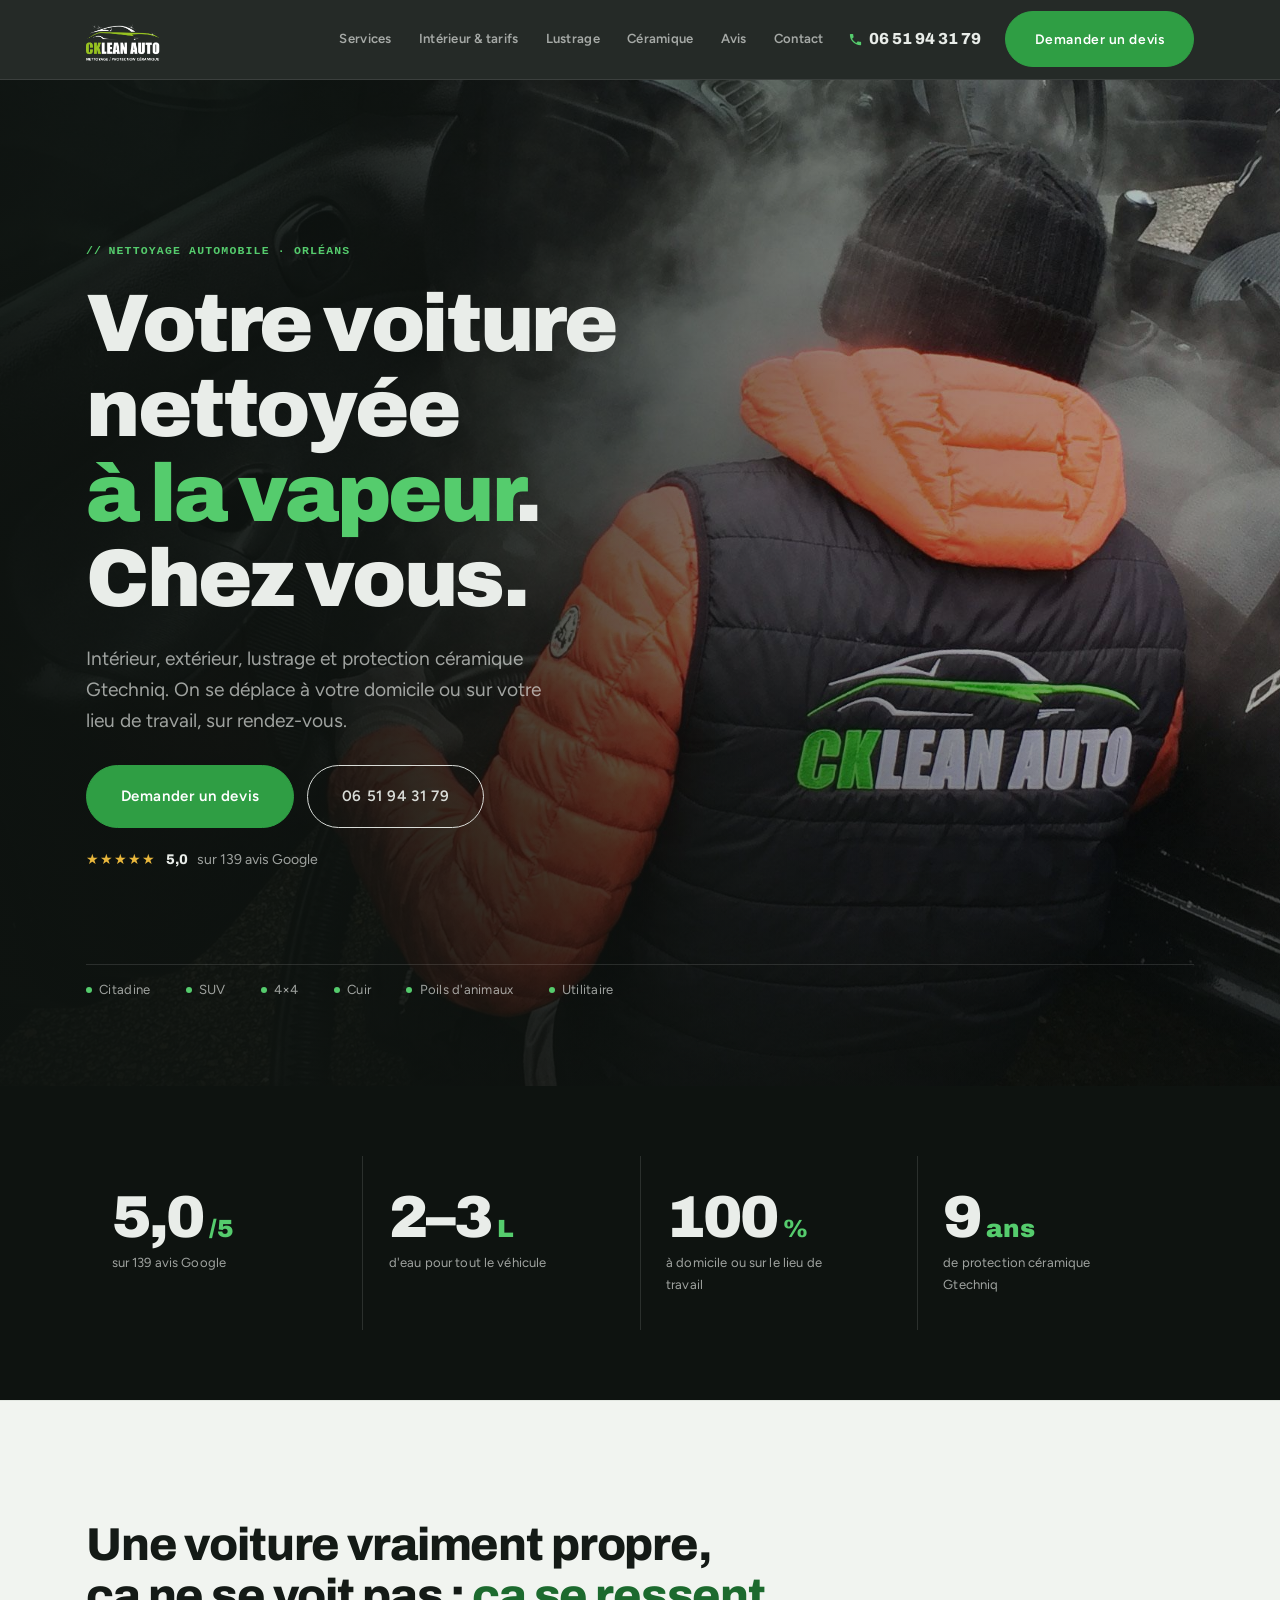
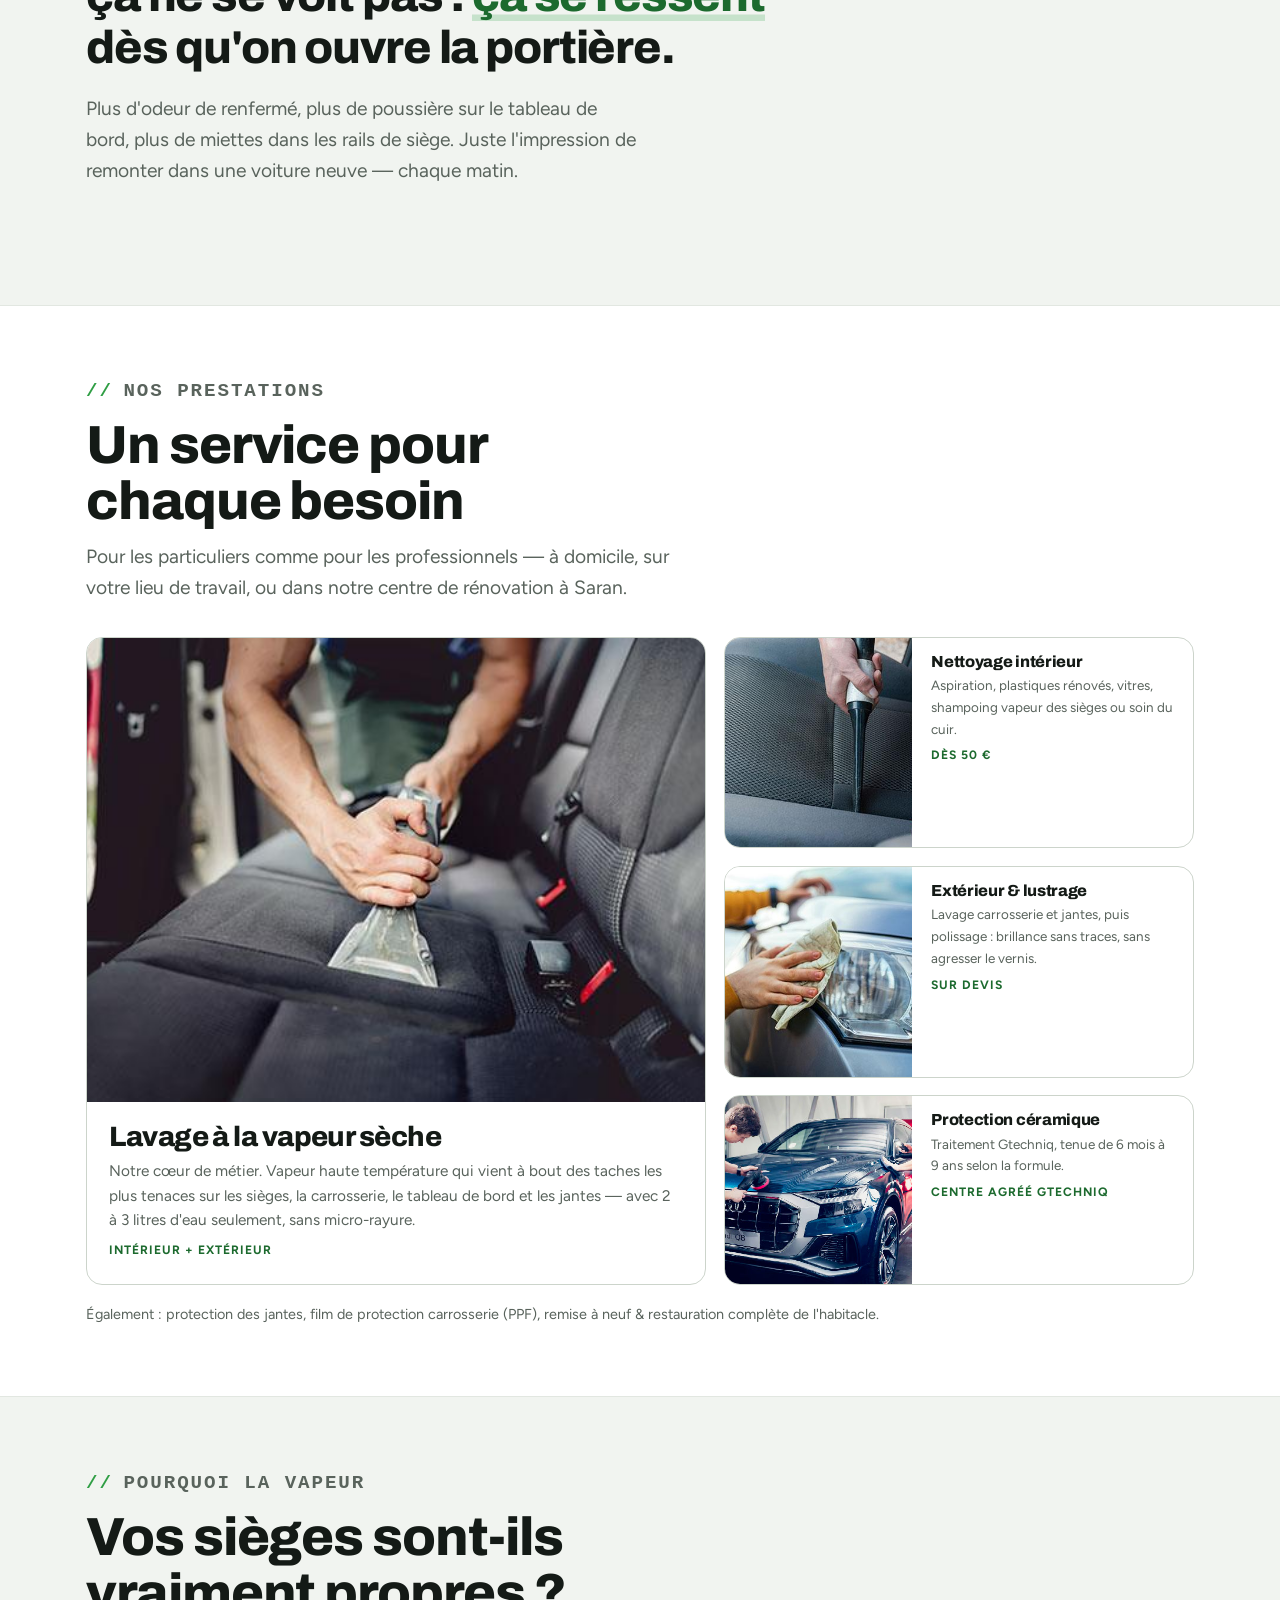
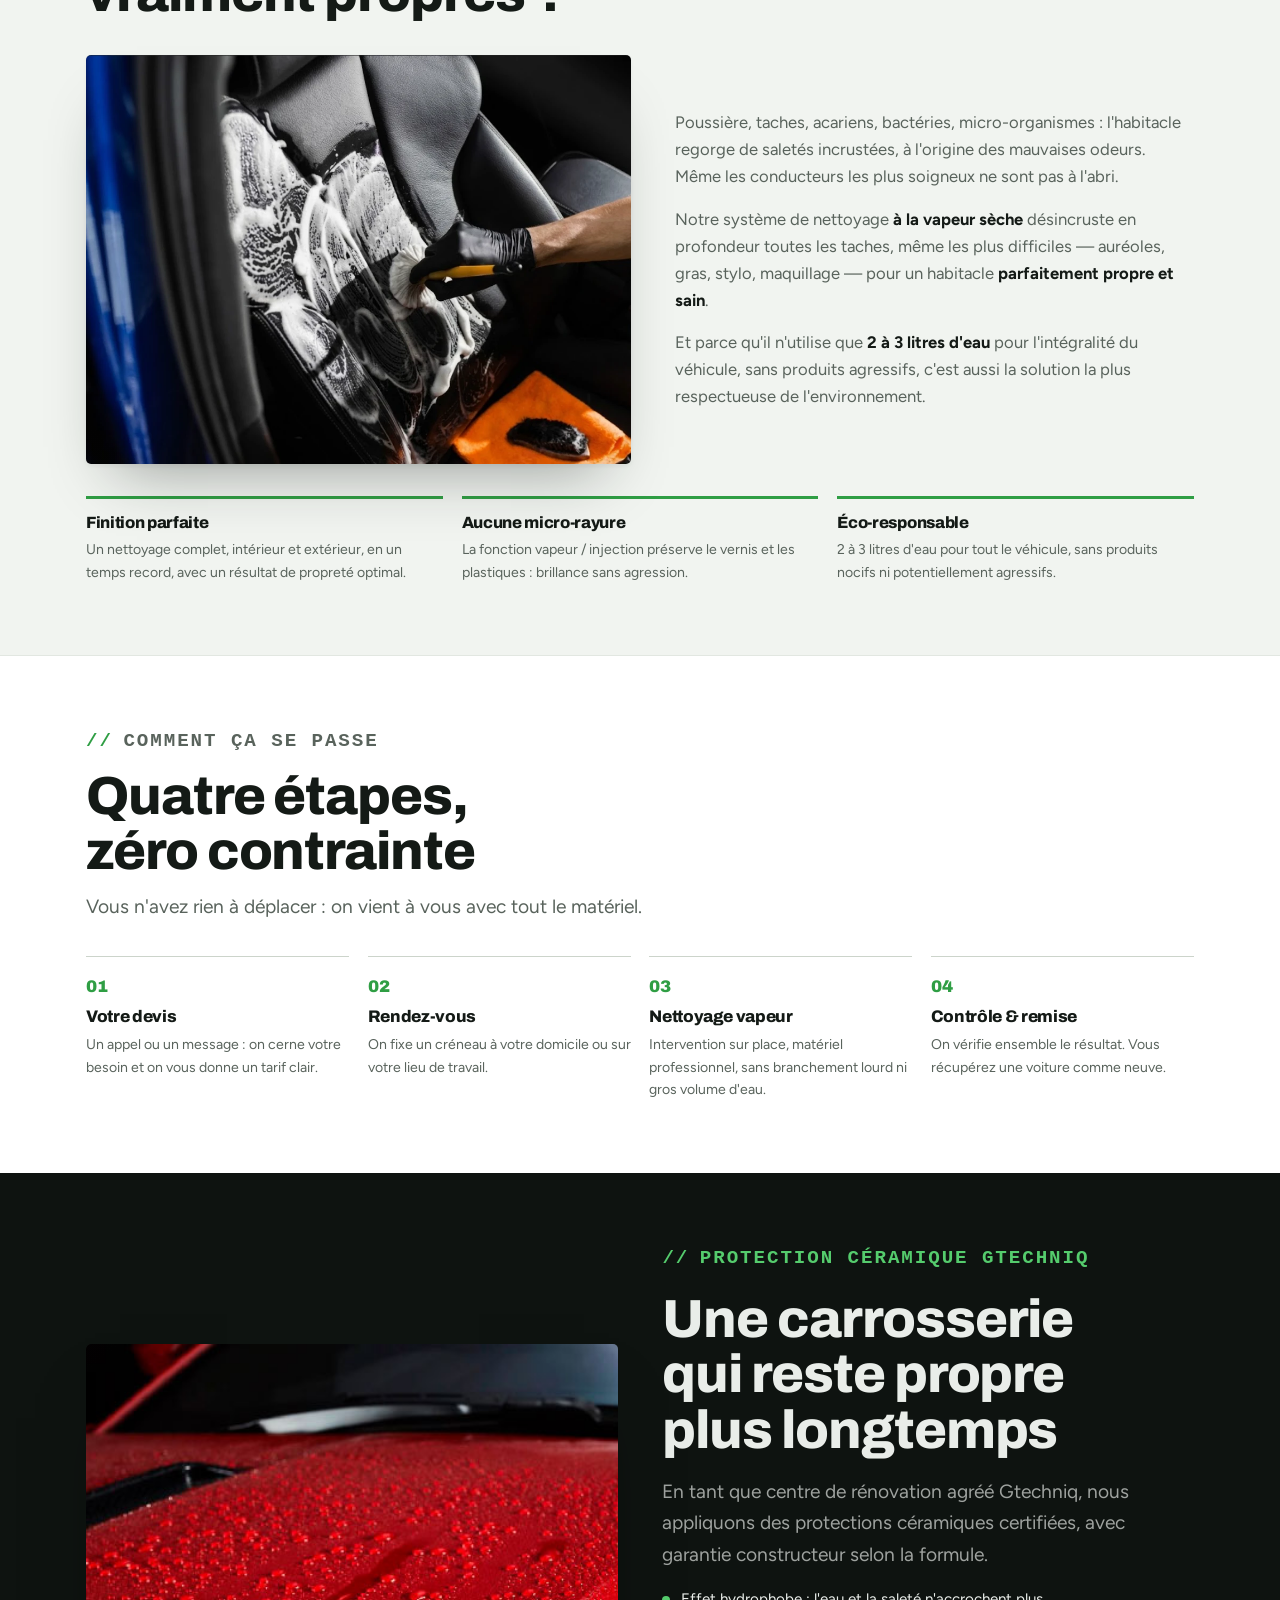
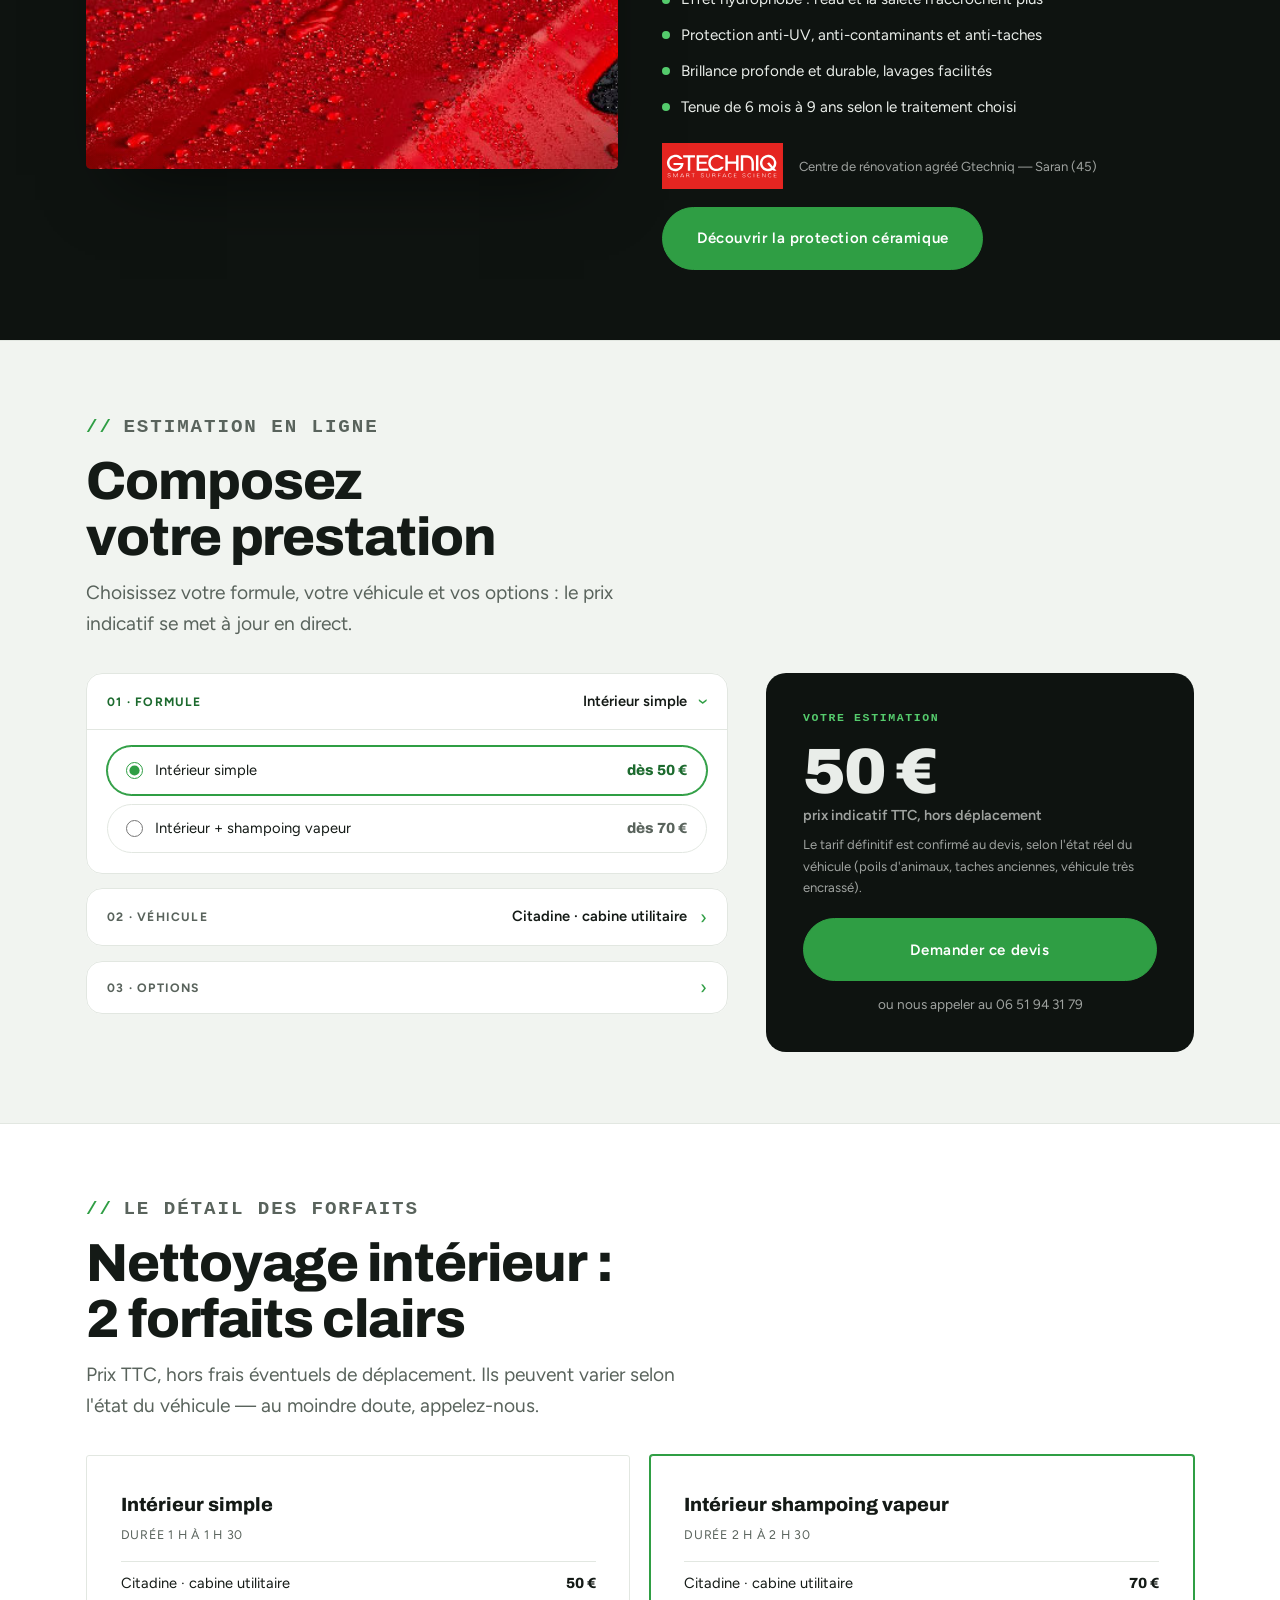
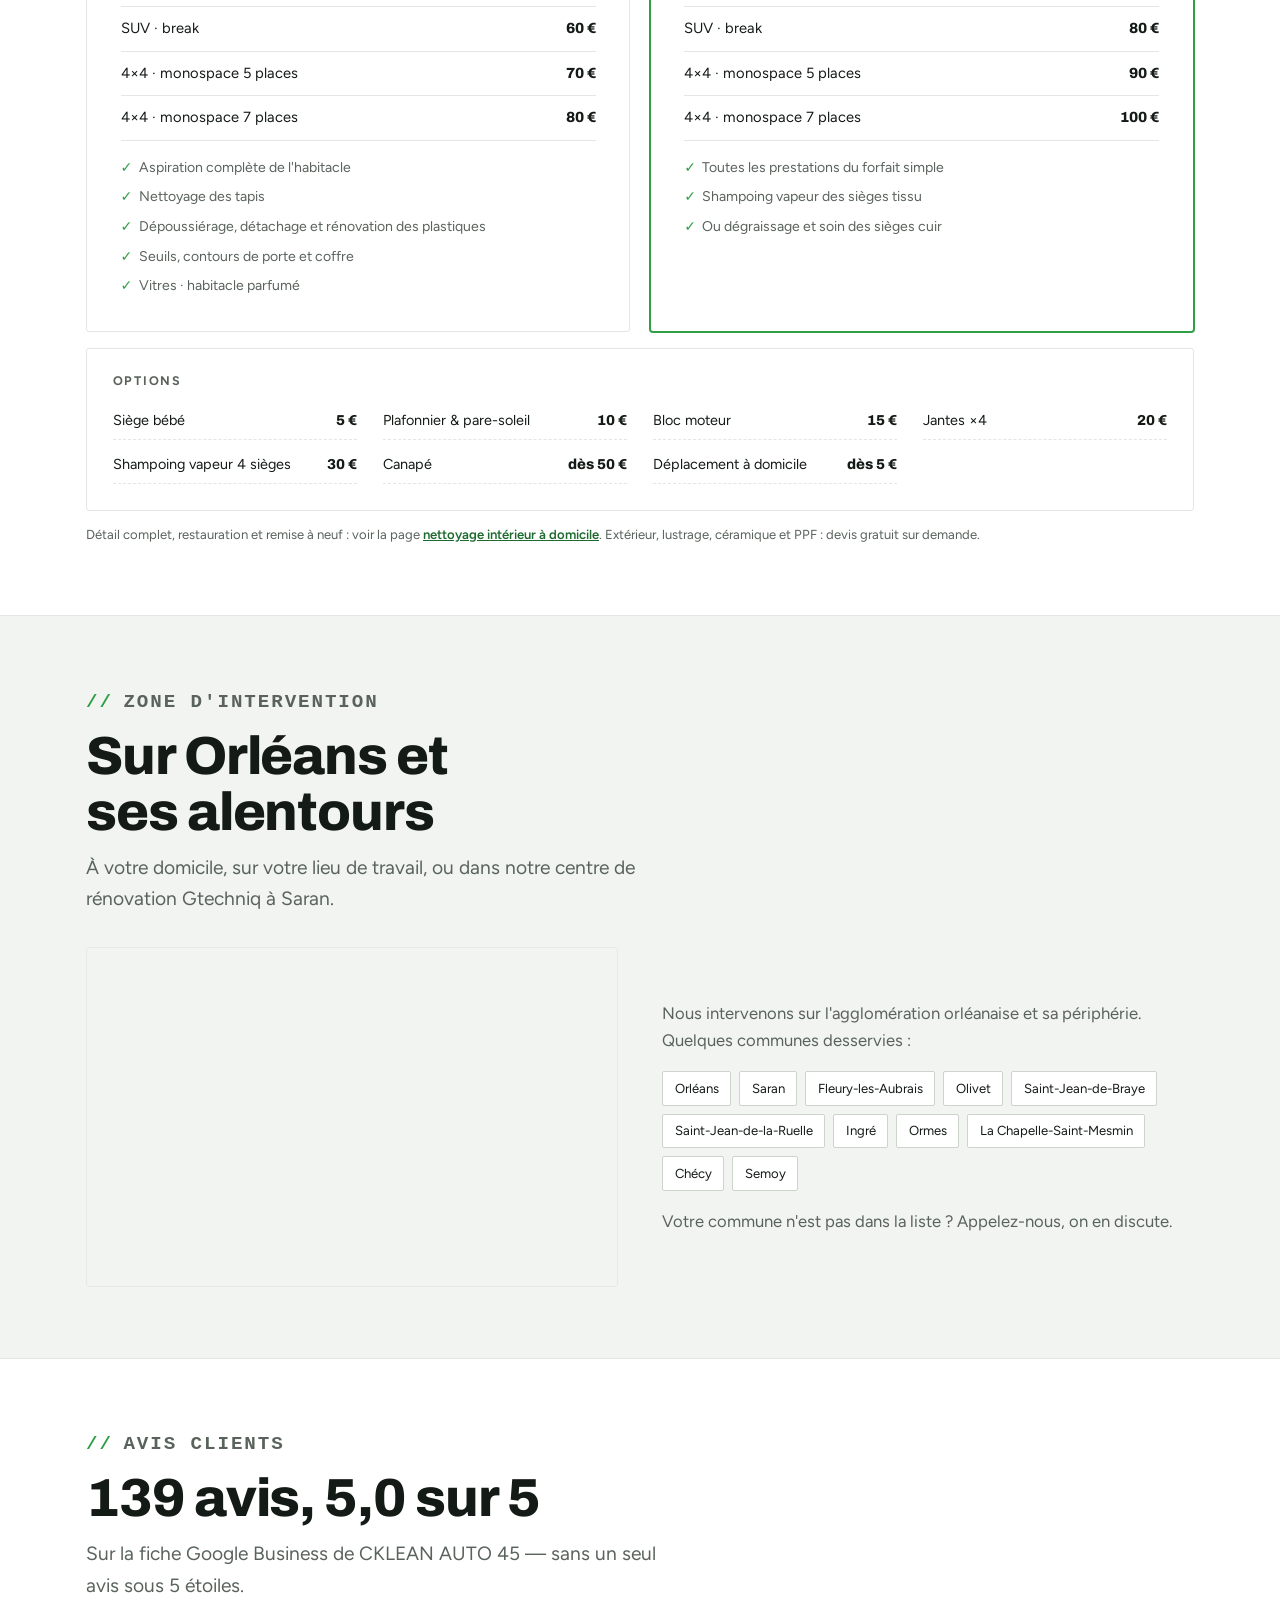
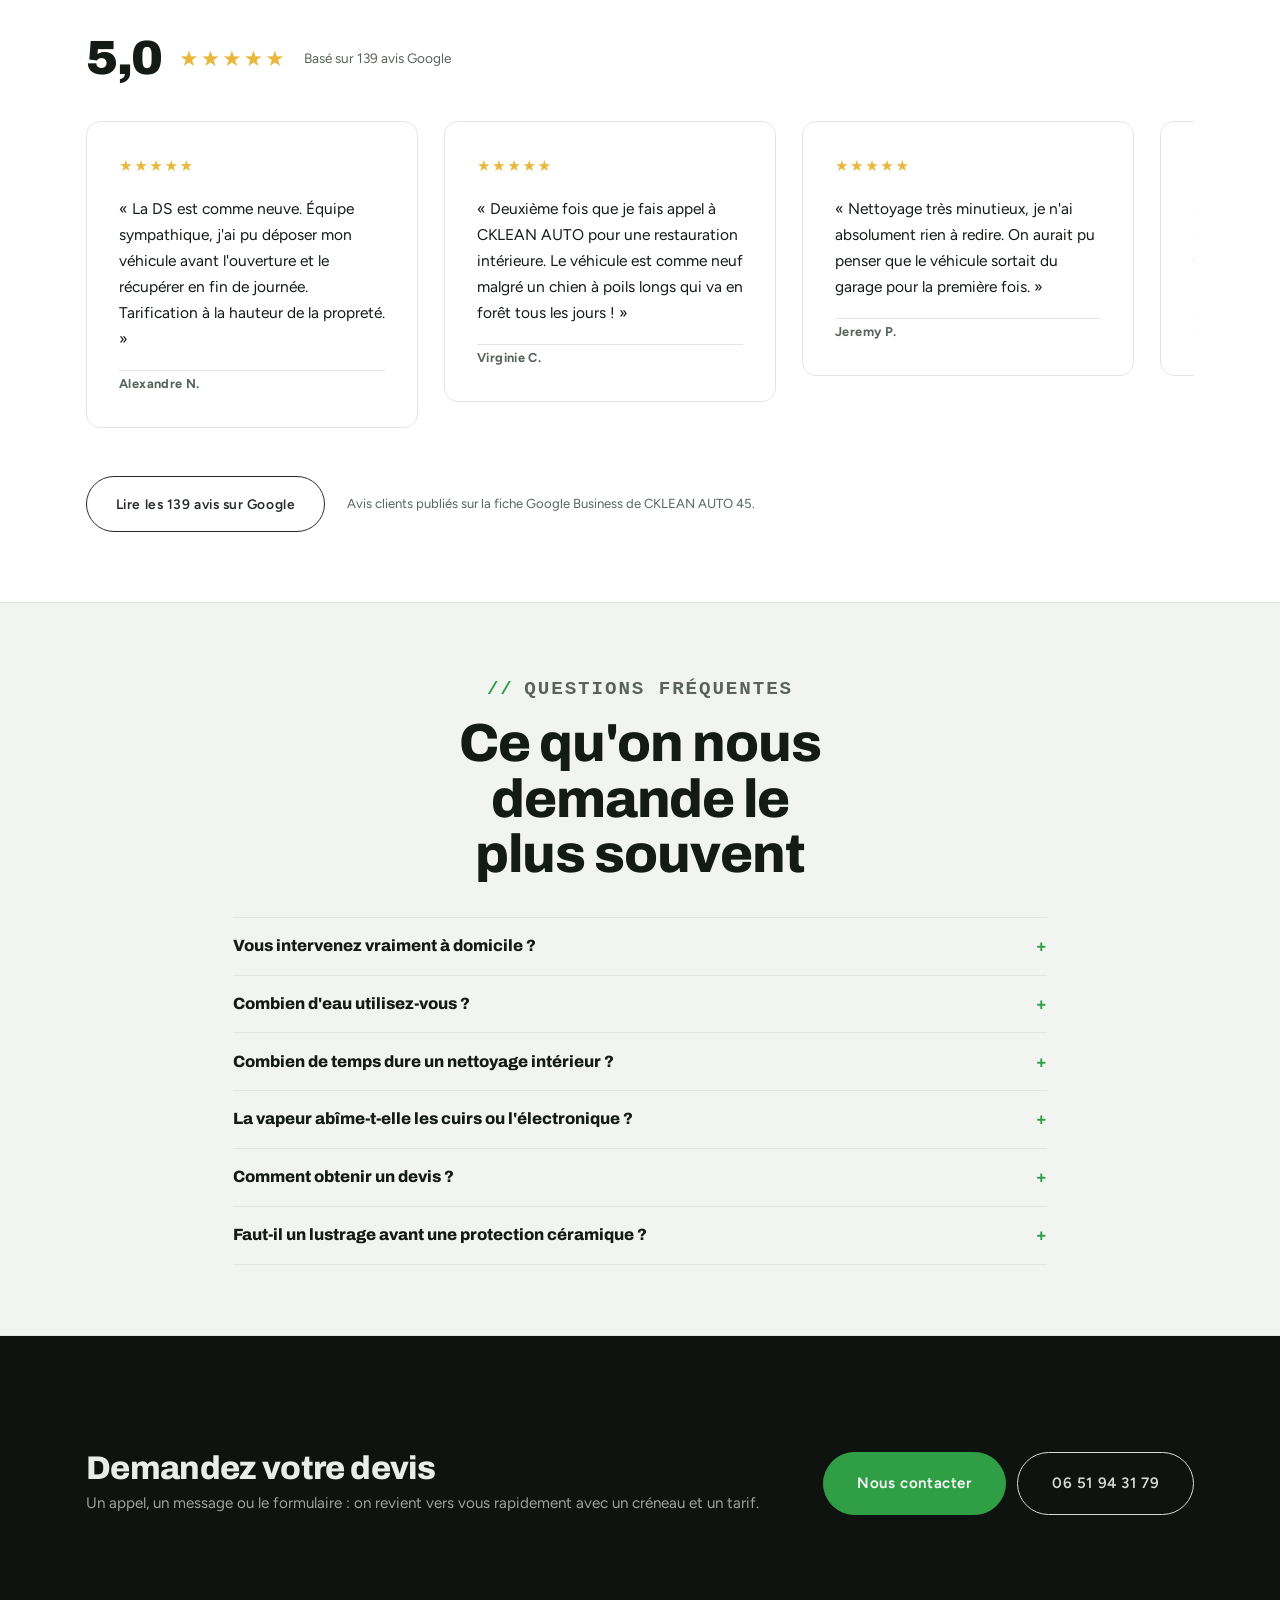
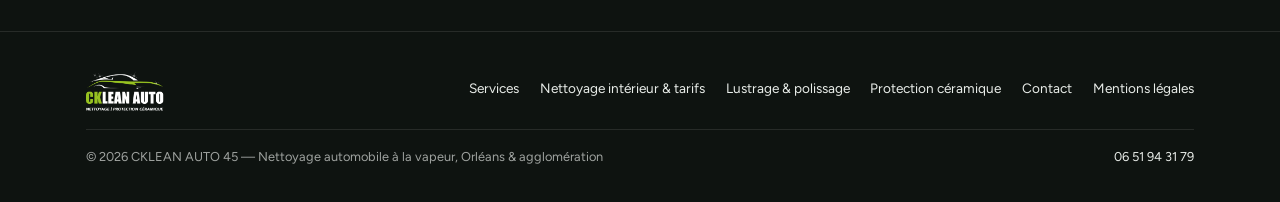
==== commit 5a2c95e0: "Fix : l'en-tête de l'accordéon débordait en haut de sa carte <legend> a un rendu spécial en CSS (il " ====
--- a/index.html
+++ b/index.html
@@ -238,22 +238,24 @@
       <form class="estim reveal" id="estim">
         <div class="estim__fields">
           <fieldset class="estim__group is-open">
-            <legend class="estim__ghead" role="button" tabindex="0" aria-expanded="true">
+            <legend class="sr-only">Formule intérieur</legend>
+            <div class="estim__ghead" role="button" tabindex="0" aria-expanded="true">
               <span class="estim__gtitle">01 · Formule</span>
               <span class="estim__gsummary"></span>
               <span class="estim__gchev" aria-hidden="true">›</span>
-            </legend>
+            </div>
             <div class="estim__gbody">
               <label class="opt"><input type="radio" name="formule" value="simple" checked /> <span>Intérieur simple</span><b>dès 50 €</b></label>
               <label class="opt"><input type="radio" name="formule" value="shampoing" /> <span>Intérieur + shampoing vapeur</span><b>dès 70 €</b></label>
             </div>
           </fieldset>
           <fieldset class="estim__group">
-            <legend class="estim__ghead" role="button" tabindex="0" aria-expanded="false">
+            <legend class="sr-only">Votre véhicule</legend>
+            <div class="estim__ghead" role="button" tabindex="0" aria-expanded="false">
               <span class="estim__gtitle">02 · Véhicule</span>
               <span class="estim__gsummary"></span>
               <span class="estim__gchev" aria-hidden="true">›</span>
-            </legend>
+            </div>
             <div class="estim__gbody">
               <label class="opt"><input type="radio" name="vehicule" value="0" checked /> <span>Citadine · cabine utilitaire</span></label>
               <label class="opt"><input type="radio" name="vehicule" value="10" /> <span>SUV · break</span></label>
@@ -262,11 +264,12 @@
             </div>
           </fieldset>
           <fieldset class="estim__group">
-            <legend class="estim__ghead" role="button" tabindex="0" aria-expanded="false">
+            <legend class="sr-only">Options</legend>
+            <div class="estim__ghead" role="button" tabindex="0" aria-expanded="false">
               <span class="estim__gtitle">03 · Options</span>
               <span class="estim__gsummary"></span>
               <span class="estim__gchev" aria-hidden="true">›</span>
-            </legend>
+            </div>
             <div class="estim__gbody">
               <label class="opt"><input type="checkbox" name="opt" value="5" /> <span>Siège bébé</span><b>+5 €</b></label>
               <label class="opt"><input type="checkbox" name="opt" value="10" /> <span>Plafonnier &amp; pare-soleil</span><b>+10 €</b></label>
--- a/assets/style.css
+++ b/assets/style.css
@@ -35,6 +35,7 @@
 }
 
 * { box-sizing: border-box; }
+.sr-only { position: absolute; width: 1px; height: 1px; padding: 0; margin: -1px; overflow: hidden; clip: rect(0,0,0,0); white-space: nowrap; border: 0; }
 html { scroll-behavior: smooth; }
 @media (prefers-reduced-motion: reduce) { html { scroll-behavior: auto; } }
 
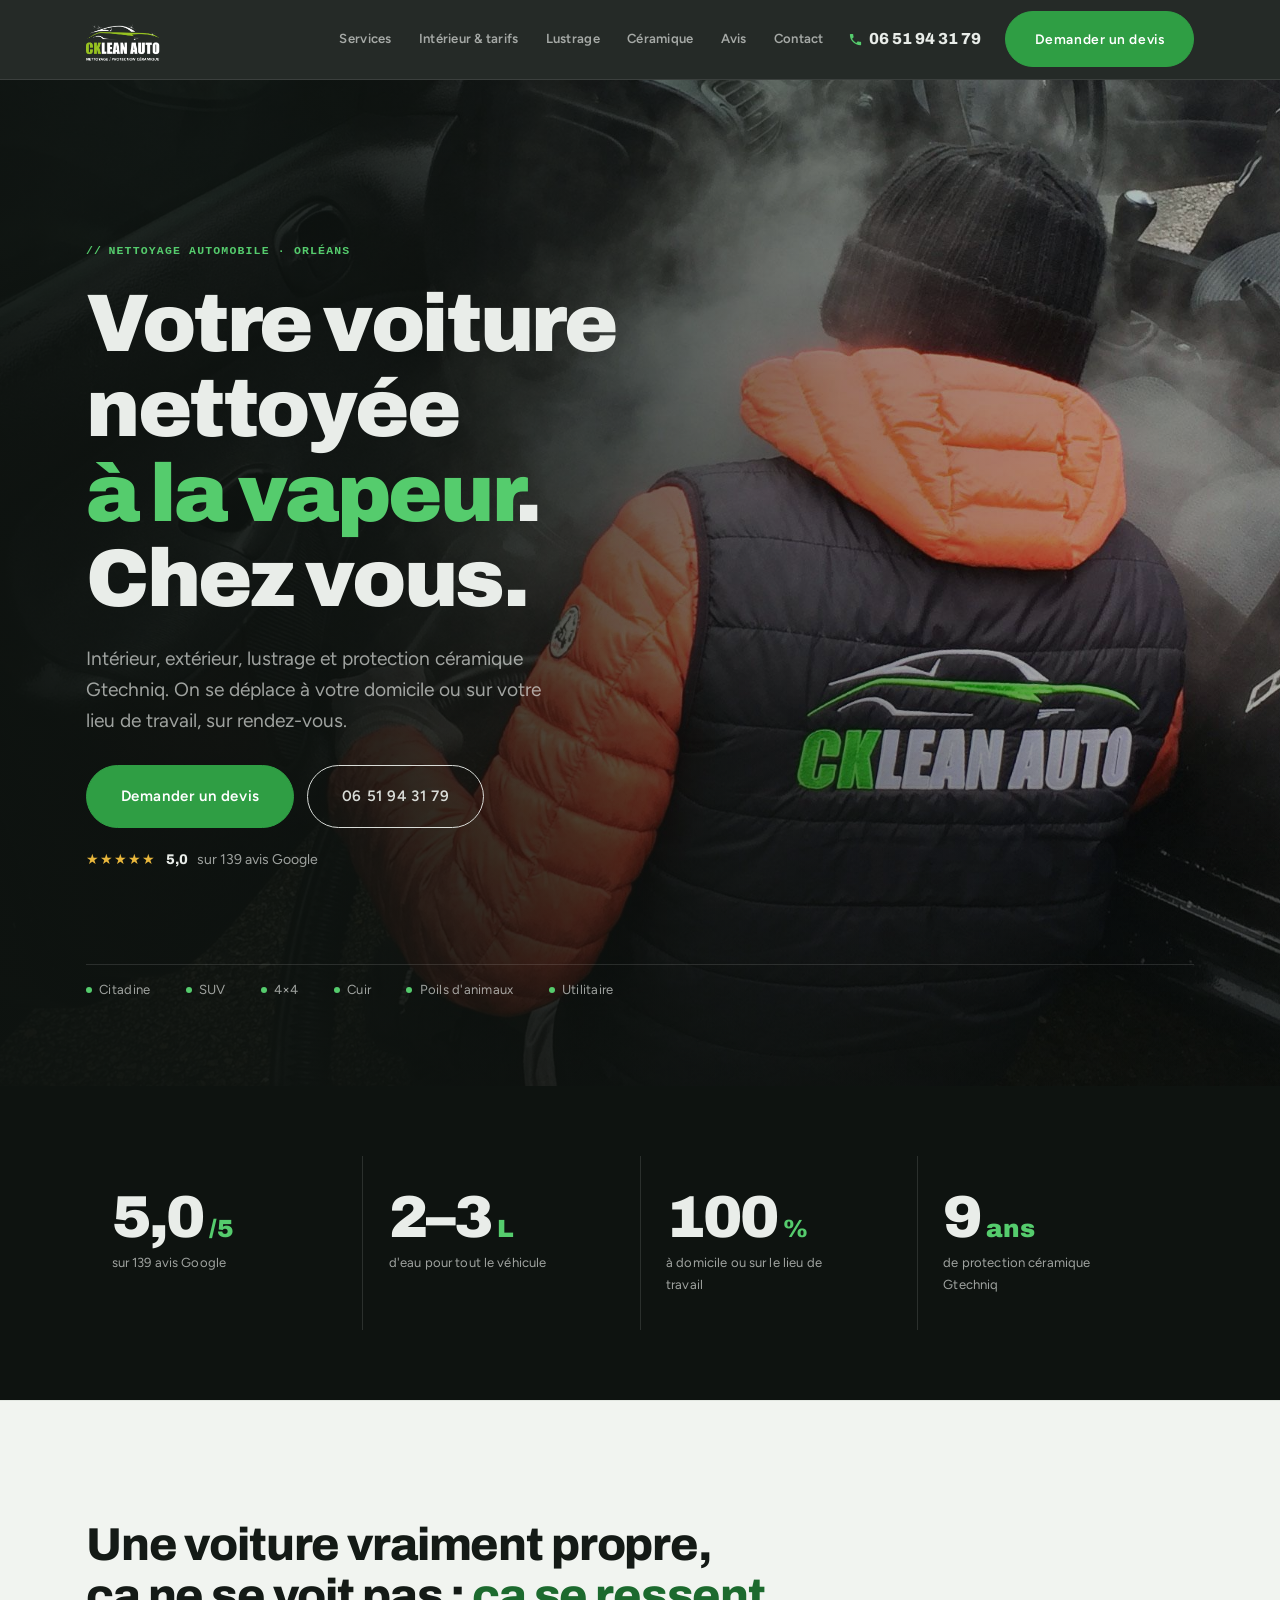
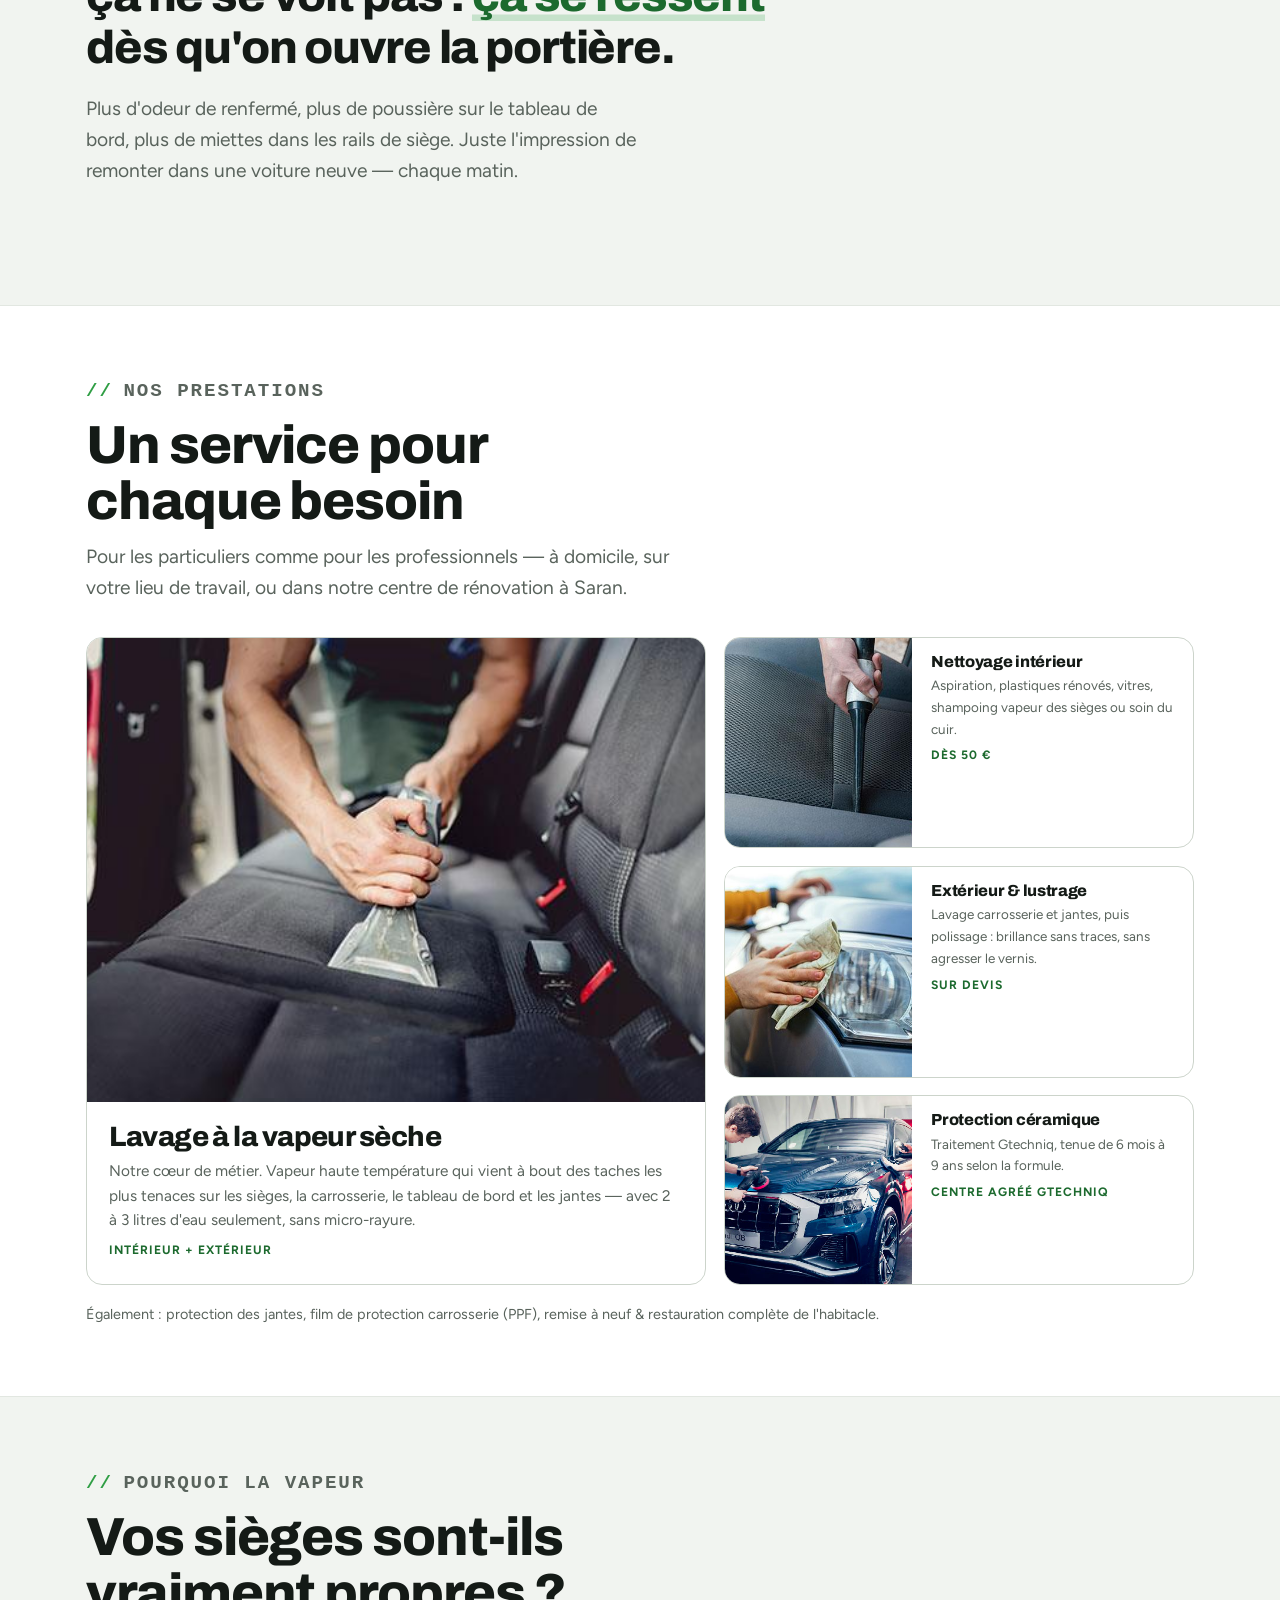
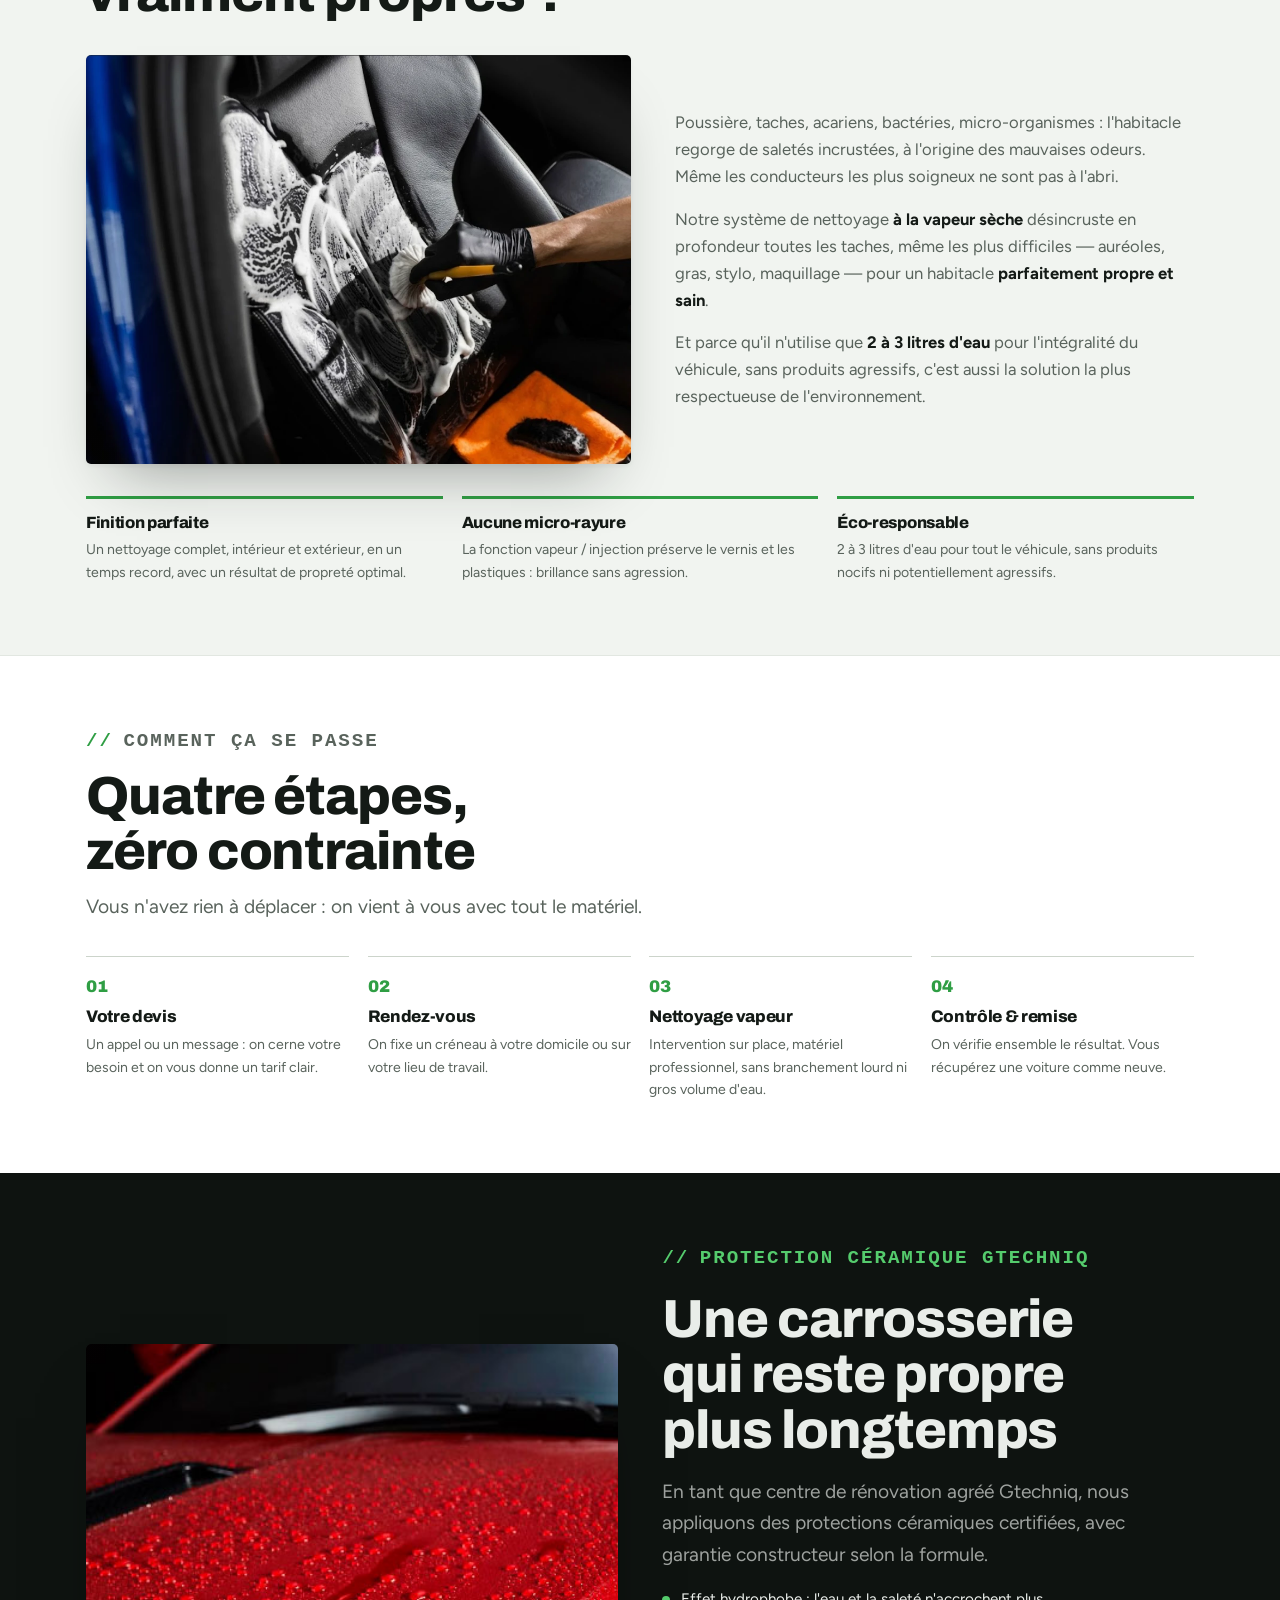
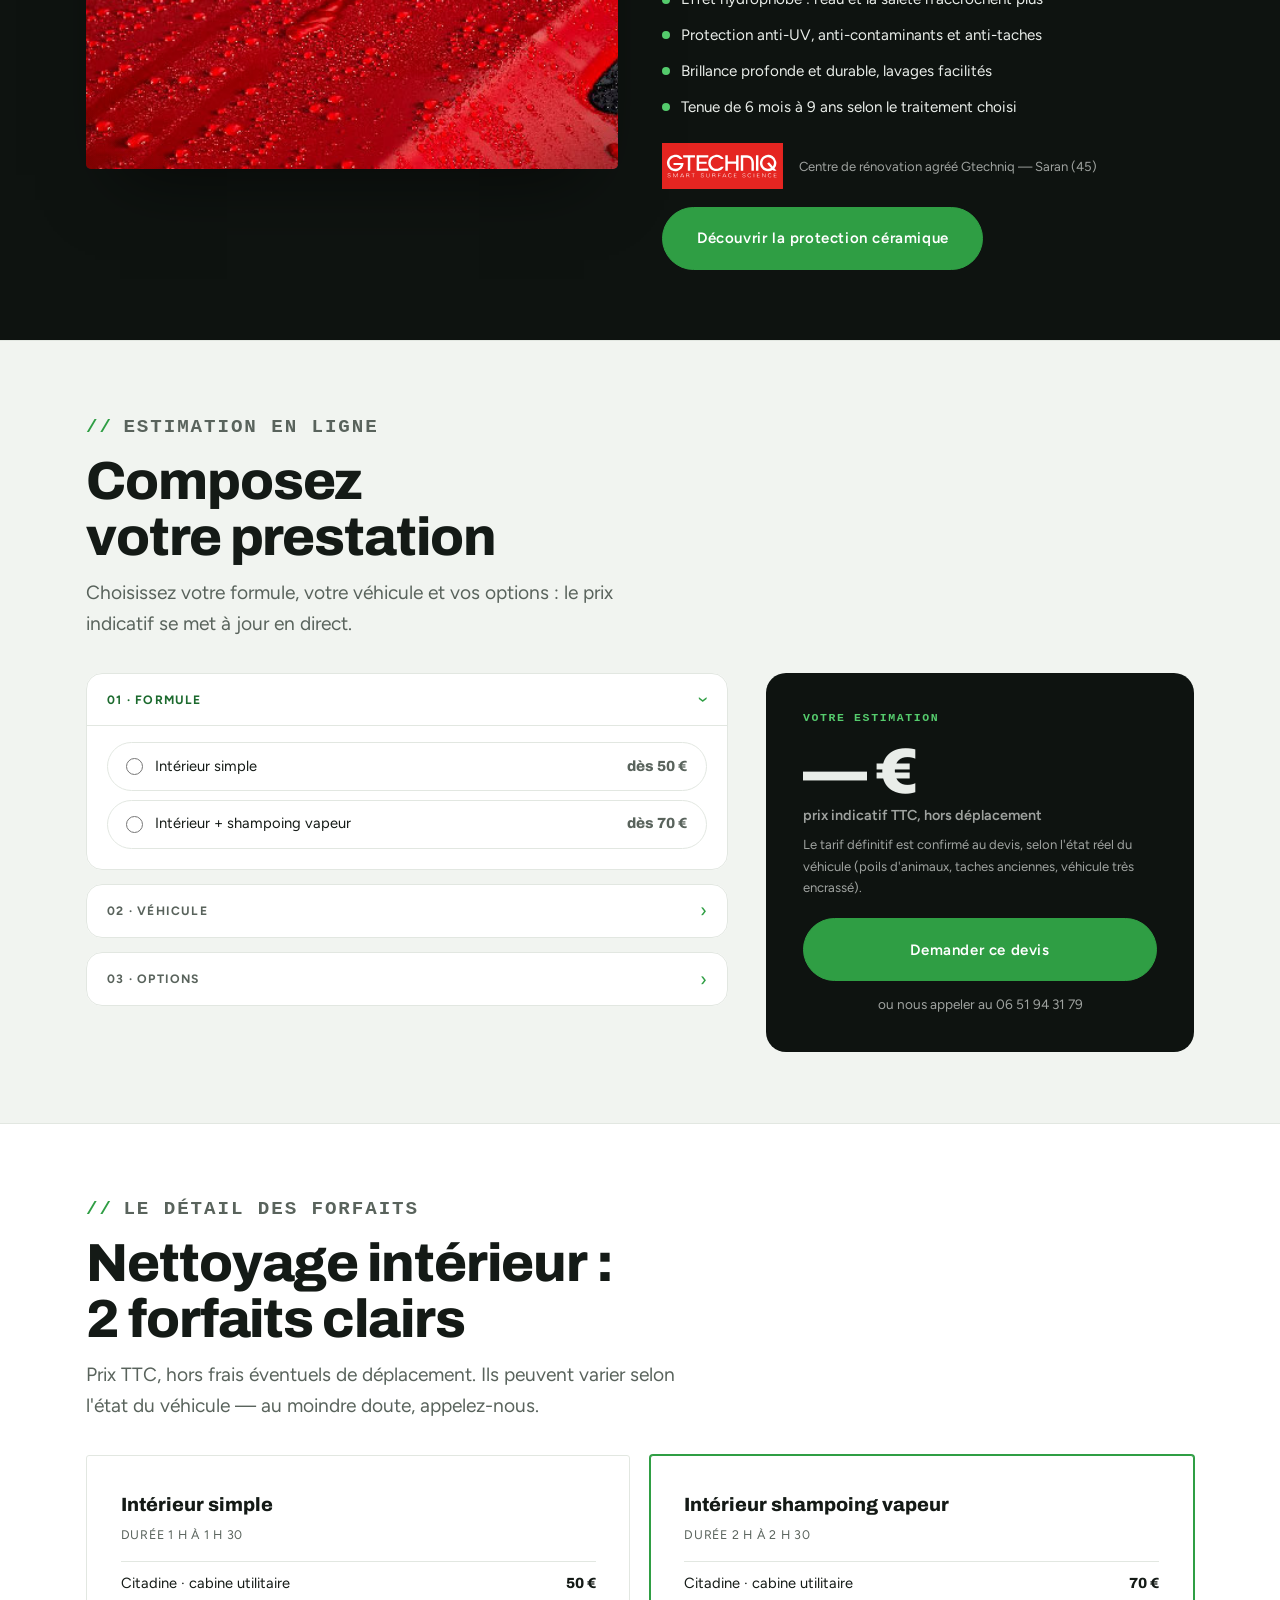
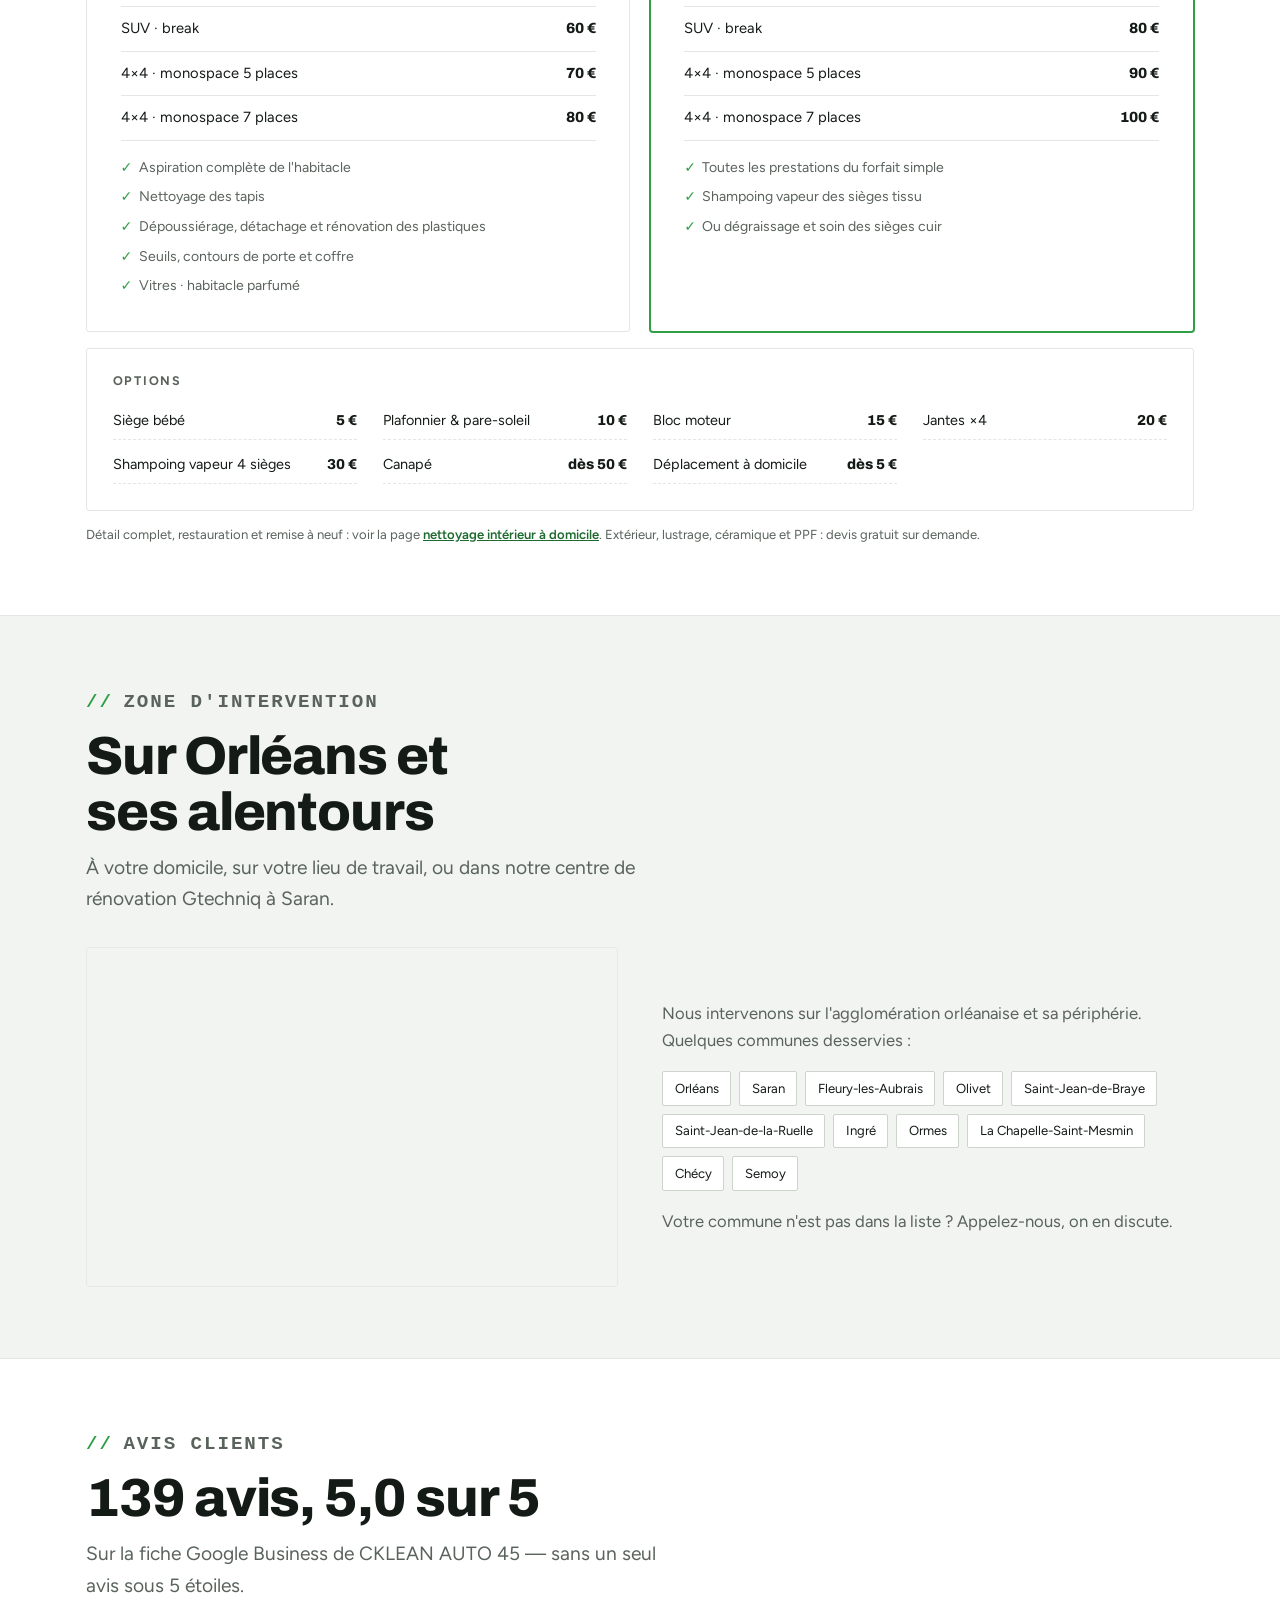
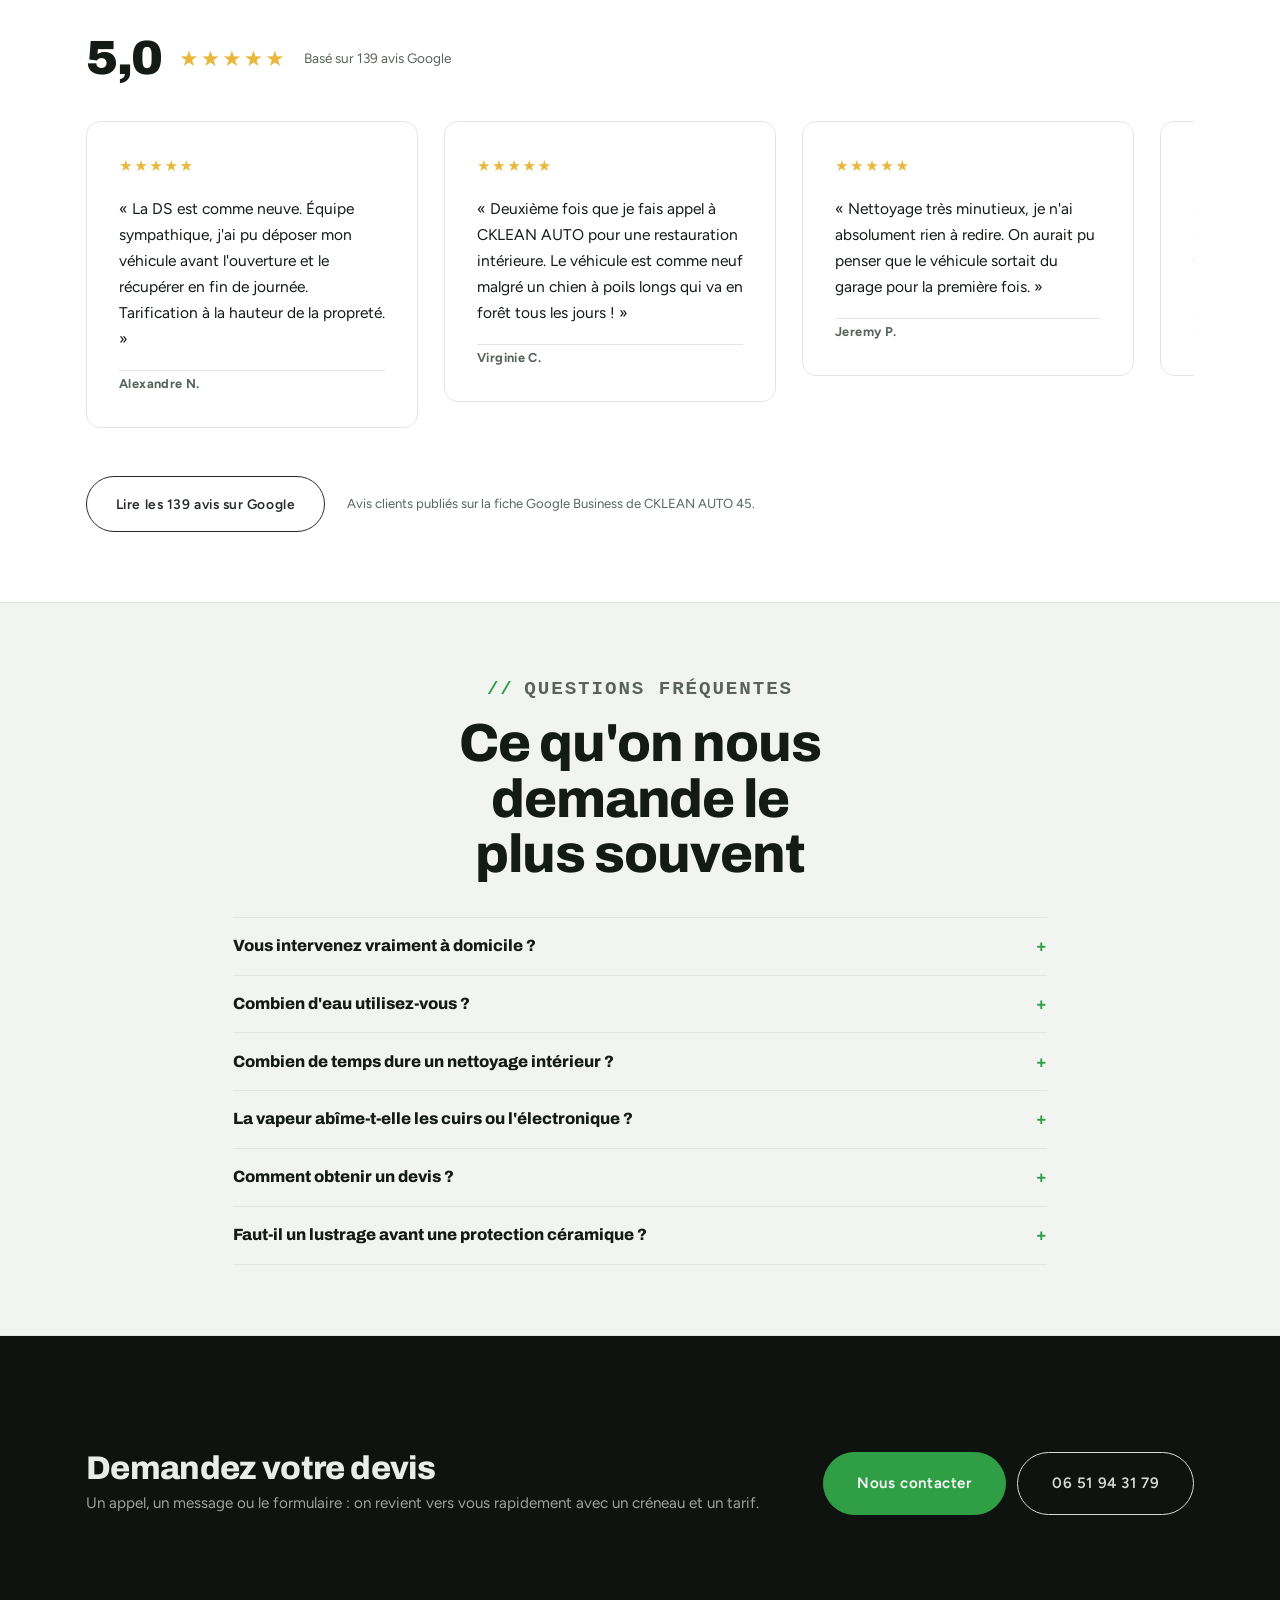
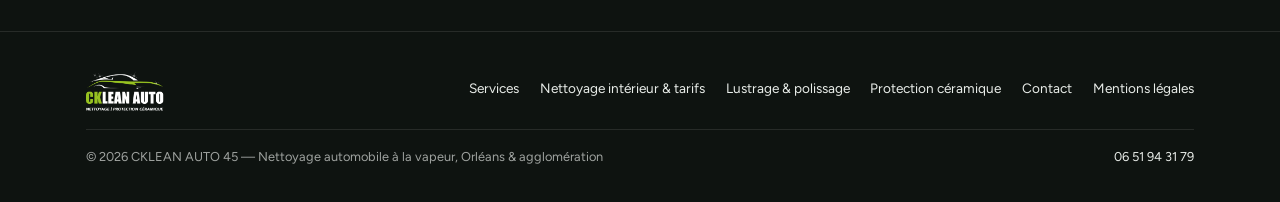
==== commit 45a66ce3: "Corrections simulateur + accueil : plus de présélection, guidage clair, chiffres avec repères, blanc" ====
--- a/index.html
+++ b/index.html
@@ -109,6 +109,7 @@
         <div class="stat"><b>100<span class="u">%</span></b><span>à domicile ou sur le lieu de travail</span></div>
         <div class="stat"><b>9<span class="u">ans</span></b><span>de protection céramique Gtechniq</span></div>
       </div>
+      <div class="stats__dots" aria-hidden="true"><span class="is-active"></span><span></span><span></span><span></span></div>
     </div>
   </section>
 
@@ -245,7 +246,7 @@
               <span class="estim__gchev" aria-hidden="true">›</span>
             </div>
             <div class="estim__gbody">
-              <label class="opt"><input type="radio" name="formule" value="simple" checked /> <span>Intérieur simple</span><b>dès 50 €</b></label>
+              <label class="opt"><input type="radio" name="formule" value="simple" /> <span>Intérieur simple</span><b>dès 50 €</b></label>
               <label class="opt"><input type="radio" name="formule" value="shampoing" /> <span>Intérieur + shampoing vapeur</span><b>dès 70 €</b></label>
             </div>
           </fieldset>
@@ -257,13 +258,13 @@
               <span class="estim__gchev" aria-hidden="true">›</span>
             </div>
             <div class="estim__gbody">
-              <label class="opt"><input type="radio" name="vehicule" value="0" checked /> <span>Citadine · cabine utilitaire</span></label>
+              <label class="opt"><input type="radio" name="vehicule" value="0" /> <span>Citadine · cabine utilitaire</span></label>
               <label class="opt"><input type="radio" name="vehicule" value="10" /> <span>SUV · break</span></label>
               <label class="opt"><input type="radio" name="vehicule" value="20" /> <span>4×4 · monospace 5 places</span></label>
               <label class="opt"><input type="radio" name="vehicule" value="30" /> <span>4×4 · monospace 7 places</span></label>
             </div>
           </fieldset>
-          <fieldset class="estim__group">
+          <fieldset class="estim__group estim__group--list">
             <legend class="sr-only">Options</legend>
             <div class="estim__ghead" role="button" tabindex="0" aria-expanded="false">
               <span class="estim__gtitle">03 · Options</span>
@@ -281,7 +282,7 @@
         </div>
         <aside class="estim__result">
           <p class="estim__rlabel">Votre estimation</p>
-          <p class="estim__price"><span id="estimPrice">50</span> €<small>prix indicatif TTC, hors déplacement</small></p>
+          <p class="estim__price"><span id="estimPrice">—</span> €<small>prix indicatif TTC, hors déplacement</small></p>
           <p class="estim__note">Le tarif définitif est confirmé au devis, selon l'état réel du véhicule (poils d'animaux, taches anciennes, véhicule très encrassé).</p>
           <a class="btn btn--lg" id="estimCta" href="contact.html">Demander ce devis</a>
           <a class="estim__tel" href="tel:+33651943179">ou nous appeler au 06 51 94 31 79</a>
--- a/assets/style.css
+++ b/assets/style.css
@@ -200,6 +200,9 @@
 .stat b { display: flex; align-items: baseline; gap: 0.1em; font-family: var(--ff-display); font-weight: 900; font-size: clamp(2.4rem, 4.8vw, 3.7rem); letter-spacing: -0.035em; line-height: 0.9; font-variant-numeric: tabular-nums; }
 .stat b .u { color: var(--green-hi); font-size: 0.42em; letter-spacing: 0; }
 .stat span { display: block; font-size: 0.82rem; color: var(--on-dark-mid); letter-spacing: 0.01em; max-width: 20ch; }
+.stats__dots { display: none; justify-content: center; gap: 0.5rem; padding-top: 1rem; }
+.stats__dots span { width: 6px; height: 6px; border-radius: 50%; background: rgba(255,255,255,0.25); transition: background .2s ease, transform .2s ease; }
+.stats__dots span.is-active { background: var(--green-hi); transform: scale(1.35); }
 @media (max-width: 720px) { .stats__grid { grid-template-columns: 1fr 1fr; } }
 
 /* ---------- section scaffold ---------- */
@@ -480,7 +483,7 @@
 .call-fab svg { width: 17px; height: 17px; fill: currentColor; }
 .call-fab:active { transform: scale(0.97); }
 .call-fab.is-hidden { display: none; }
-@media (max-width: 640px) { .call-fab { display: inline-flex; } main { padding-bottom: 4.5rem; } }
+@media (max-width: 640px) { .call-fab { display: inline-flex; } }
 @media (prefers-reduced-motion: reduce) { .call-fab:active { transform: none; } }
 
 /* ---------- splash screen (home) ---------- */
@@ -572,4 +575,12 @@
   }
   .stats__grid::-webkit-scrollbar { display: none; }
   .stats__grid > .stat { flex: 0 0 100%; scroll-snap-align: start; }
-}
+  .stats__dots { display: flex; }
+
+  /* options: a compact divided list instead of five separate pills — mobile only */
+  .estim__group--list .estim__gbody { gap: 0; }
+  .estim__group--list .opt { border: 0; border-radius: 0; border-bottom: 1px solid var(--line); padding: 0.7rem 0.1rem; background: transparent; }
+  .estim__group--list .opt:last-child { border-bottom: 0; }
+  .estim__group--list .opt:has(input:checked) { box-shadow: none; }
+  .estim__group--list .opt:has(input:checked) span { color: var(--green-ink); font-weight: 600; }
+}
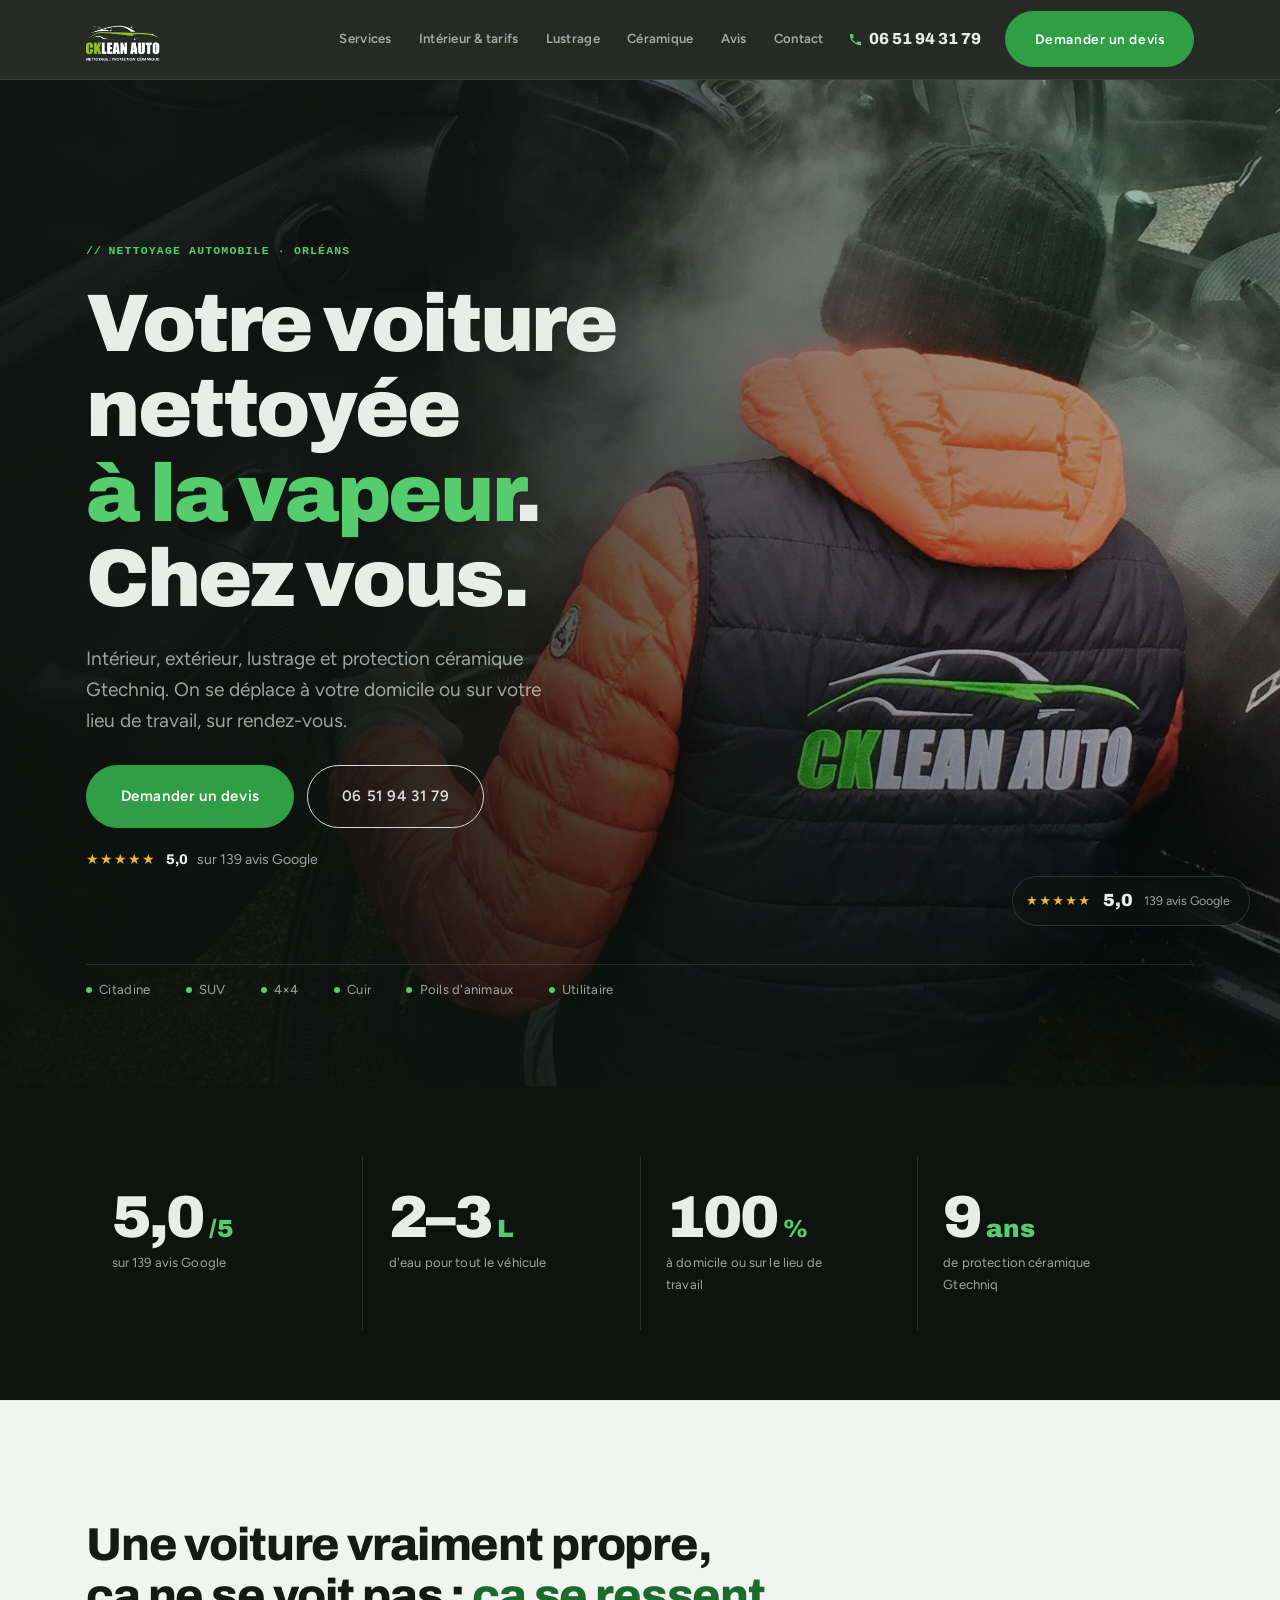
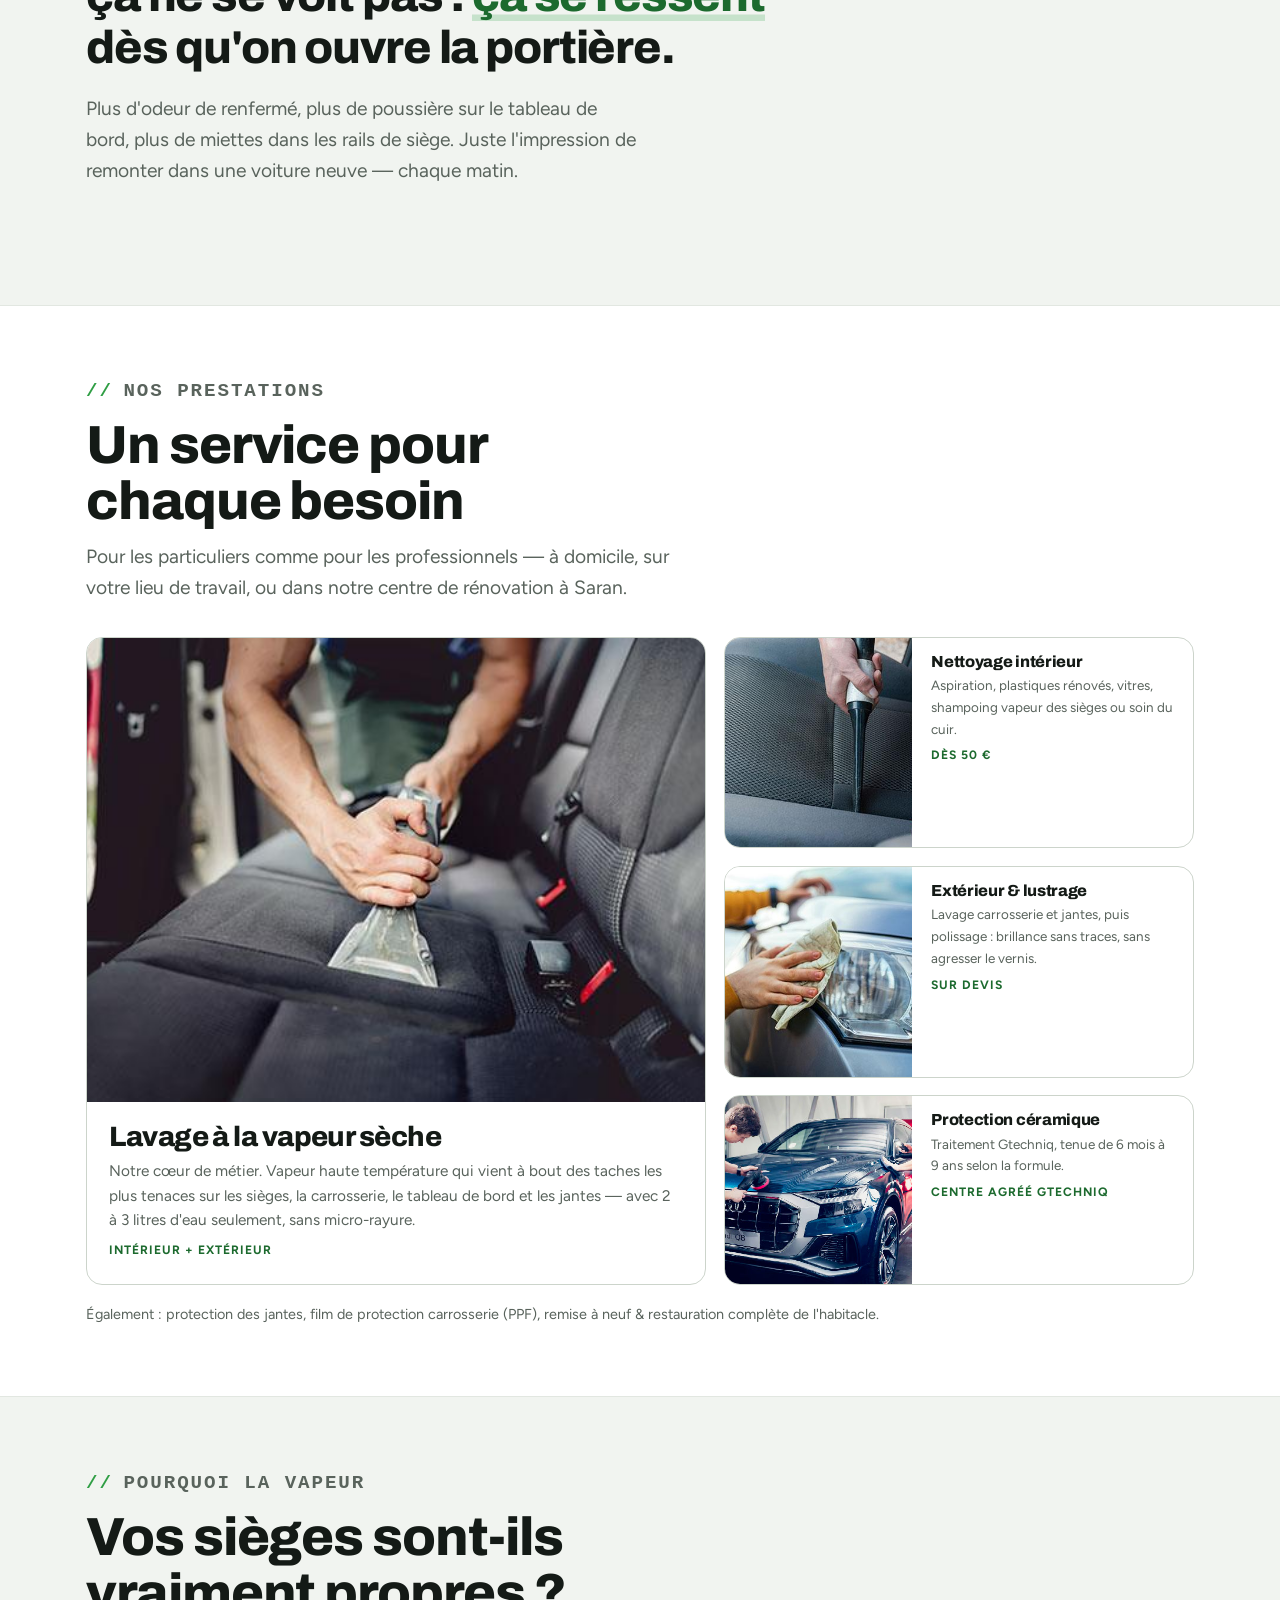
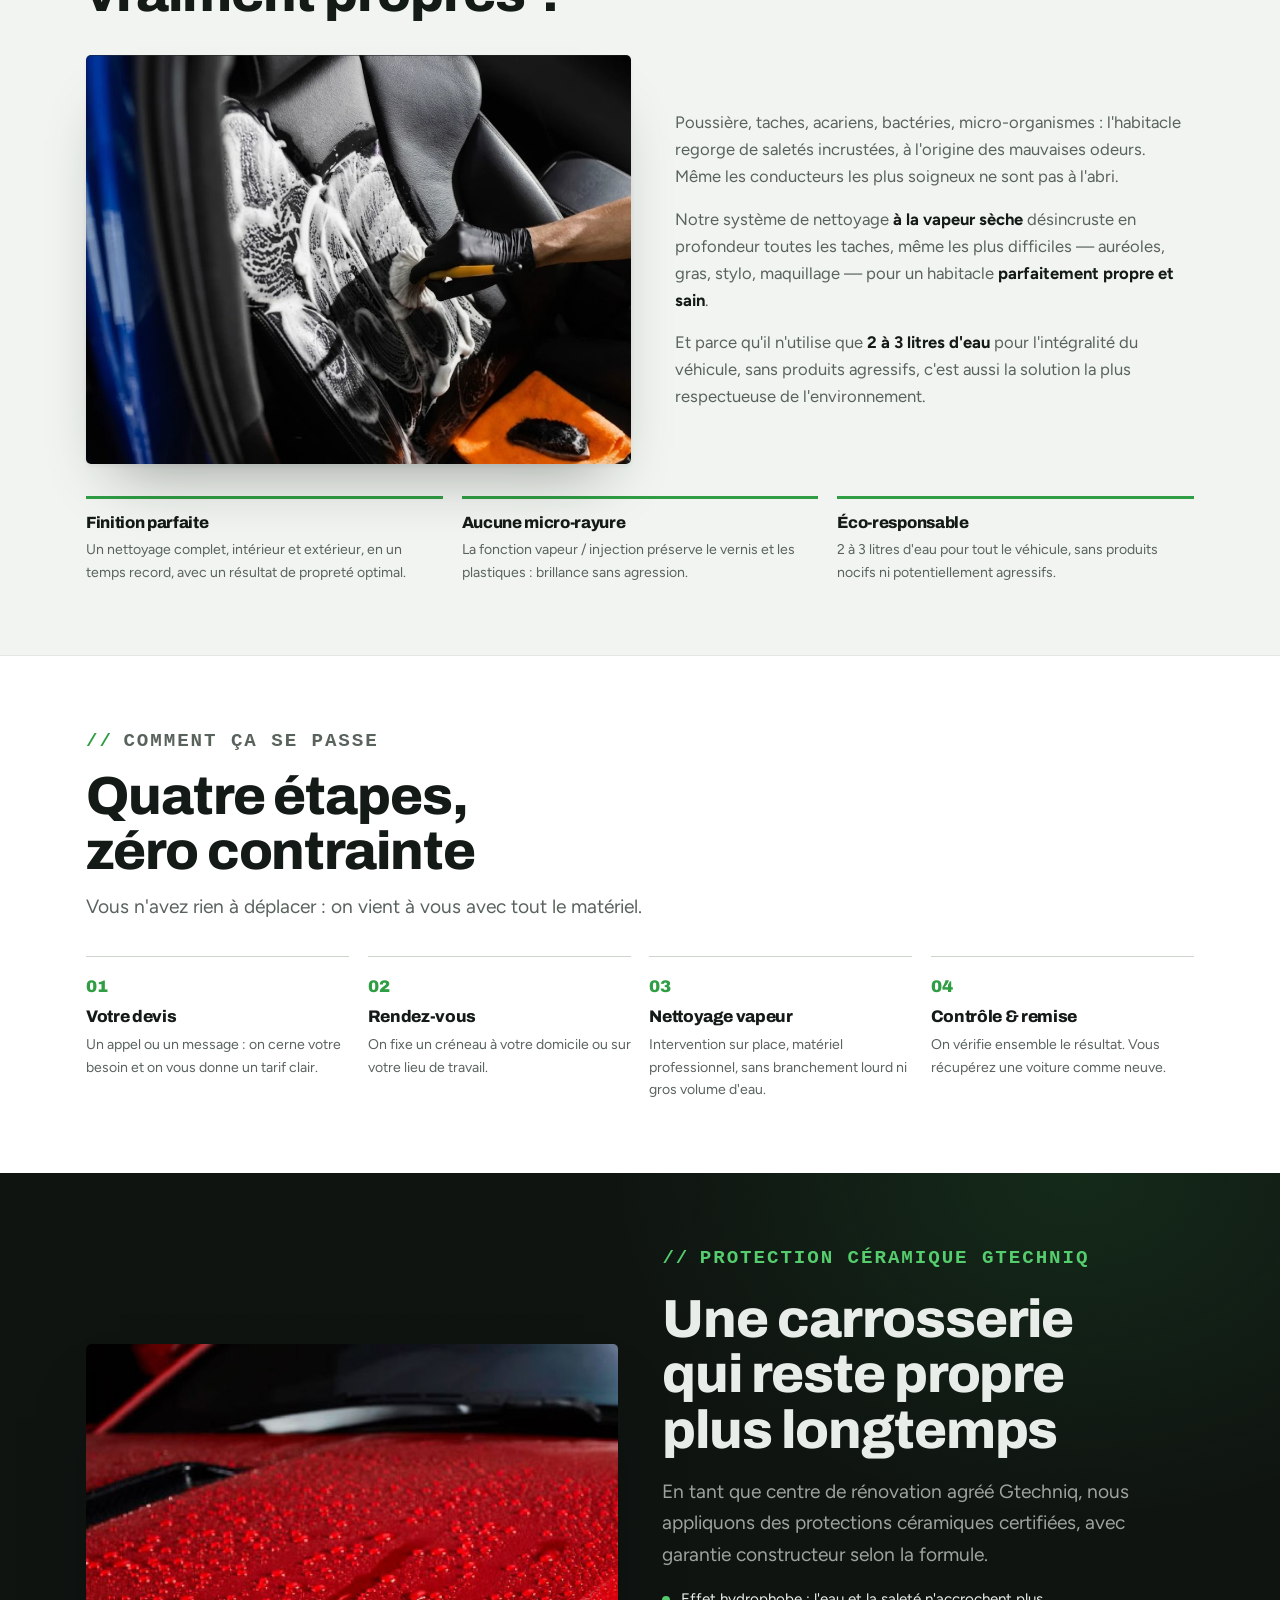
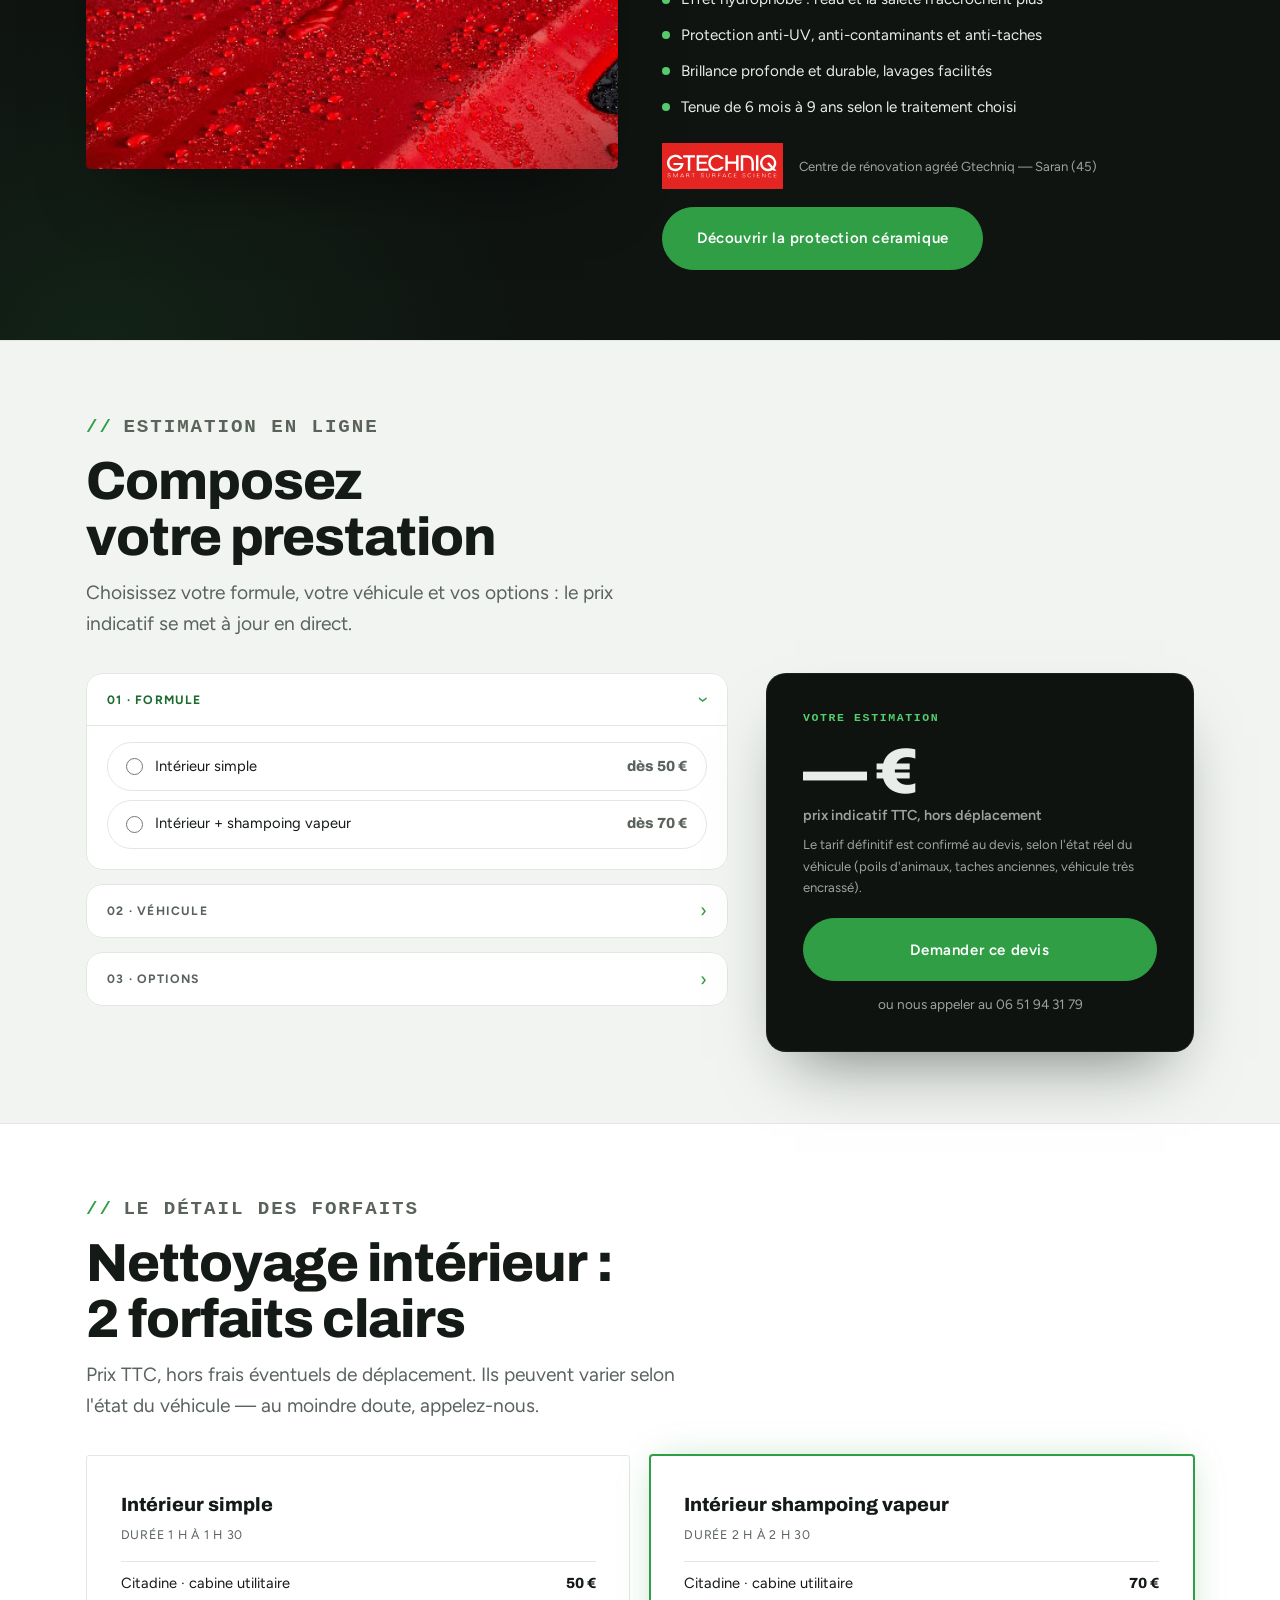
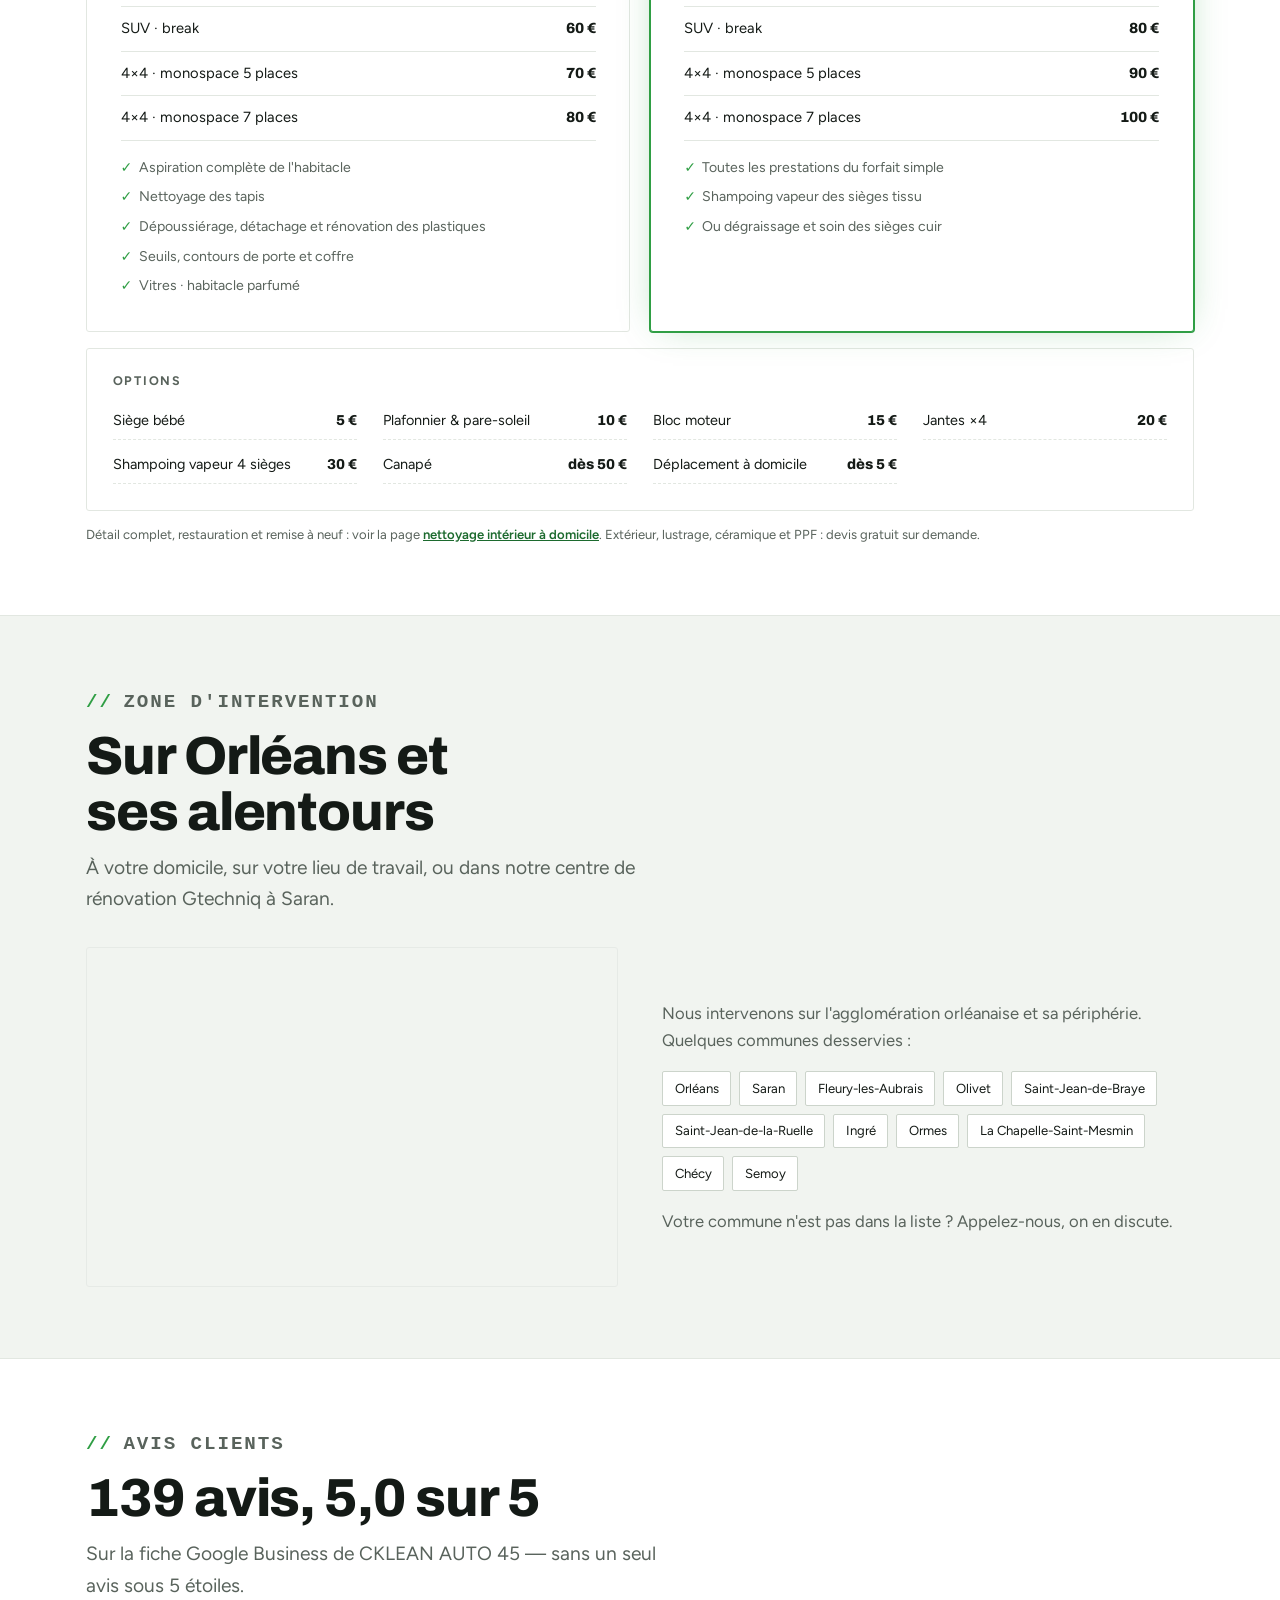
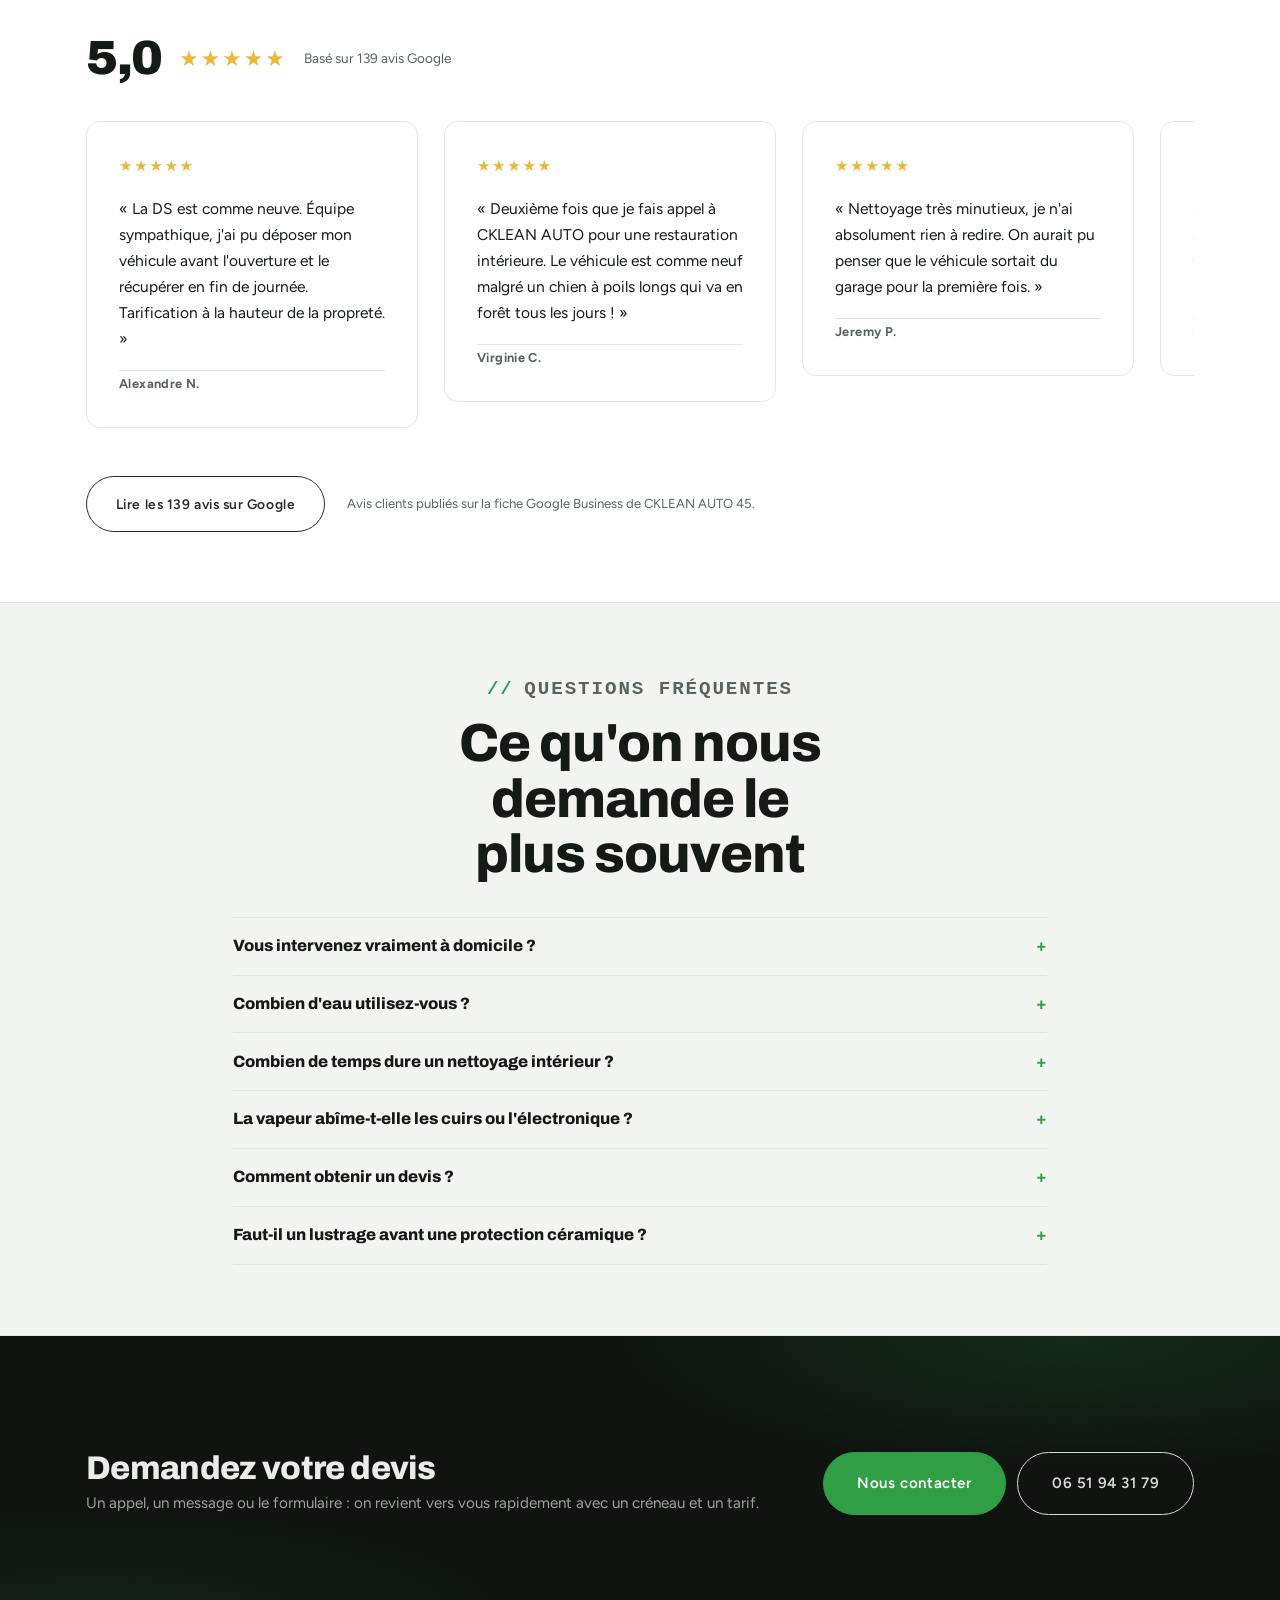
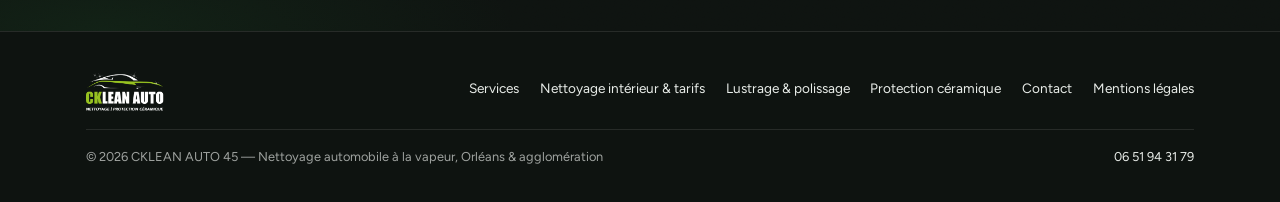
==== commit bfbdc578: "SEO (sitemap, robots.txt, FAQPage schema) + refresh visuel inspiré saaspo - robots.txt + sitemap.xml" ====
--- a/index.html
+++ b/index.html
@@ -44,6 +44,45 @@
 }
 </script>
 
+<script type="application/ld+json">
+{
+  "@context": "https://schema.org",
+  "@type": "FAQPage",
+  "mainEntity": [
+    {
+      "@type": "Question",
+      "name": "Vous intervenez vraiment à domicile ?",
+      "acceptedAnswer": { "@type": "Answer", "text": "Oui. On se déplace à votre domicile ou sur votre lieu de travail, sur rendez-vous, avec tout le matériel. Notre système à la vapeur est autonome : pas besoin d'un gros point d'eau ni d'un branchement particulier." }
+    },
+    {
+      "@type": "Question",
+      "name": "Combien d'eau utilisez-vous ?",
+      "acceptedAnswer": { "@type": "Answer", "text": "Entre 2 et 3 litres pour l'intégralité du véhicule. La vapeur sèche haute température désincruste sans ruissellement et sans produits agressifs — c'est la méthode la plus respectueuse de la voiture et de l'environnement." }
+    },
+    {
+      "@type": "Question",
+      "name": "Combien de temps dure un nettoyage intérieur ?",
+      "acceptedAnswer": { "@type": "Answer", "text": "De 1 h à 1 h 30 pour un intérieur simple, 2 h à 2 h 30 pour un intérieur avec shampoing vapeur des sièges. Un véhicule très encrassé ou une restauration complète demandent davantage — c'est précisé dans le devis." }
+    },
+    {
+      "@type": "Question",
+      "name": "La vapeur abîme-t-elle les cuirs ou l'électronique ?",
+      "acceptedAnswer": { "@type": "Answer", "text": "Non. La température et le débit sont réglés selon la surface traitée : tissus, cuirs, plastiques, contours de boutons. Les cuirs sont ensuite nourris. Les zones sensibles sont travaillées à distance maîtrisée." }
+    },
+    {
+      "@type": "Question",
+      "name": "Comment obtenir un devis ?",
+      "acceptedAnswer": { "@type": "Answer", "text": "Un appel ou un message au 06 51 94 31 79, avec quelques photos si possible. On revient vers vous rapidement avec un créneau et un tarif clair, sans surprise le jour de l'intervention." }
+    },
+    {
+      "@type": "Question",
+      "name": "Faut-il un lustrage avant une protection céramique ?",
+      "acceptedAnswer": { "@type": "Answer", "text": "Pas toujours. Sur une voiture neuve ou en très bon état, une décontamination suffit. Si le vernis est marqué (micro-rayures, tourbillons), un lustrage préalable est conseillé : la céramique fige l'état de la peinture." }
+    }
+  ]
+}
+</script>
+
 <link rel="preconnect" href="https://fonts.googleapis.com" />
 <link rel="preconnect" href="https://fonts.gstatic.com" crossorigin />
 <link rel="stylesheet" href="https://fonts.googleapis.com/css2?family=Archivo:wght@600;700;800;900&family=Figtree:wght@400;500;600&display=swap" />
@@ -77,7 +116,7 @@
 
   <section class="hero">
     <div class="hero__media"><img src="assets/hero.jpg" alt="Technicien CKLEAN AUTO 45 nettoyant un habitacle à la vapeur sèche" fetchpriority="high" /></div>
-    <div class="wrap">
+    <div class="wrap hero__row">
       <div class="hero__in">
         <p class="label">Nettoyage automobile · Orléans</p>
         <h1>Votre voiture nettoyée <em>à&nbsp;la&nbsp;vapeur</em>. Chez&nbsp;vous.</h1>
@@ -87,6 +126,11 @@
           <a class="btn btn--ghost btn--lg" href="tel:+33651943179">06 51 94 31 79</a>
         </div>
         <div class="hero__proof"><span class="stars">★★★★★</span> <b>5,0</b> sur 139 avis Google</div>
+      </div>
+      <div class="hero__badge" aria-hidden="true">
+        <span class="stars">★★★★★</span>
+        <b>5,0</b>
+        <span>139 avis Google</span>
       </div>
     </div>
     <div class="wrap">
--- a/assets/style.css
+++ b/assets/style.css
@@ -142,9 +142,24 @@
 .hero__media::after {
   content: ""; position: absolute; inset: 0;
   background:
+    radial-gradient(55% 70% at 88% 12%, rgba(47,158,68,0.16), transparent 60%),
     linear-gradient(88deg, rgba(14,19,16,0.95) 0%, rgba(14,19,16,0.86) 30%, rgba(14,19,16,0.42) 66%, rgba(14,19,16,0.22) 100%),
     linear-gradient(0deg, rgba(14,19,16,0.55), transparent 45%);
 }
+/* floating rating card over the hero photo — desktop only, decorative (info repeated in .hero__proof for a11y) */
+.hero__badge {
+  position: absolute; z-index: 1; right: 0; bottom: clamp(1.4rem, 4vw, 2.4rem);
+  display: flex; align-items: center; gap: 0.7rem;
+  background: rgba(14,19,16,0.55); backdrop-filter: blur(14px) saturate(1.4); -webkit-backdrop-filter: blur(14px) saturate(1.4);
+  border: 1px solid rgba(255,255,255,0.14); border-radius: 999px;
+  padding: 0.6rem 1.2rem 0.6rem 0.85rem;
+  box-shadow: 0 20px 44px -18px rgba(0,0,0,0.6);
+}
+.hero__badge .stars { font-size: 0.82rem; }
+.hero__badge b { font-family: var(--ff-display); font-weight: 900; font-size: 1.1rem; color: var(--on-dark); }
+.hero__badge span:last-child { font-size: 0.78rem; color: var(--on-dark-mid); white-space: nowrap; }
+@media (max-width: 860px) { .hero__badge { display: none; } }
+.hero__row { position: relative; }
 .hero__in { position: relative; z-index: 1; display: grid; gap: 1.35rem; align-content: center; max-width: 42rem; padding-block: clamp(3rem, 8vw, 5.75rem); }
 .hero .label { color: var(--green-hi); }
 .hero h1 { font-size: var(--fs-h1); font-weight: 900; letter-spacing: -0.03em; }
@@ -180,6 +195,7 @@
 .phero--photo .phero__bg::after {
   content: ""; position: absolute; inset: 0;
   background:
+    radial-gradient(55% 70% at 92% 8%, rgba(47,158,68,0.16), transparent 60%),
     linear-gradient(90deg, rgba(14,19,16,0.95) 0%, rgba(14,19,16,0.86) 40%, rgba(14,19,16,0.55) 74%, rgba(14,19,16,0.38) 100%),
     linear-gradient(0deg, rgba(14,19,16,0.82) 0%, rgba(14,19,16,0.2) 42%, transparent 68%);
 }
@@ -208,8 +224,22 @@
 /* ---------- section scaffold ---------- */
 section { padding-block: clamp(2.75rem, 5.5vw, 4.75rem); }
 .sec--alt { background: var(--bg-2); border-block: 1px solid var(--line); }
-.sec--dark { background: var(--dark); color: var(--on-dark); }
+.sec--dark { position: relative; background: var(--dark); color: var(--on-dark); overflow: hidden; }
 .sec--dark .label { color: var(--green-hi); }
+.sec--dark::before, .sec--dark::after,
+.cta-band::before, .cta-band::after {
+  content: ""; position: absolute; inset: 0; z-index: 0; pointer-events: none;
+}
+.sec--dark::before, .cta-band::before {
+  background:
+    radial-gradient(60% 75% at 84% 0%, rgba(47,158,68,0.16), transparent 60%),
+    radial-gradient(50% 65% at 8% 100%, rgba(47,158,68,0.1), transparent 65%);
+}
+.sec--dark::after, .cta-band::after {
+  opacity: 0.05; mix-blend-mode: overlay;
+  background-image: url("data:image/svg+xml,%3Csvg xmlns='http://www.w3.org/2000/svg' width='140' height='140'%3E%3Cfilter id='n'%3E%3CfeTurbulence type='fractalNoise' baseFrequency='0.85' numOctaves='2' stitchTiles='stitch'/%3E%3C/filter%3E%3Crect width='100%25' height='100%25' filter='url(%23n)'/%3E%3C/svg%3E");
+}
+.sec--dark > .wrap, .cta-band > .wrap { position: relative; z-index: 1; }
 .head { display: grid; gap: 0.7rem; max-width: 54ch; margin-bottom: clamp(1.4rem, 3vw, 2.1rem); }
 .head h2 { font-size: var(--fs-h2); }
 .head p { color: var(--mid); font-size: var(--fs-lead); }
@@ -237,7 +267,7 @@
 
 /* ---------- services ---------- */
 .svc { position: relative; display: flex; flex-direction: column; border: 1.5px solid var(--line-strong); background: var(--bg); border-radius: 16px; overflow: hidden; text-decoration: none; color: inherit; transition: transform .22s ease, box-shadow .22s ease, border-color .18s ease; }
-.svc:hover { border-color: var(--green); transform: translateY(-6px) scale(1.012); box-shadow: 0 0 0 3px rgba(47,158,68,0.18), 0 30px 60px -22px rgba(20,26,22,0.5); z-index: 3; }
+.svc:hover { border-color: var(--green); transform: translateY(-6px) scale(1.012); box-shadow: 0 0 0 3px rgba(47,158,68,0.18), 0 0 42px -6px rgba(47,158,68,0.4), 0 30px 60px -22px rgba(20,26,22,0.5); z-index: 3; }
 @media (prefers-reduced-motion: reduce) { .svc:hover { transform: none; } }
 .svc__img { aspect-ratio: 3 / 2; background: var(--bg-2); overflow: hidden; }
 .svc__img img { width: 100%; height: 100%; object-fit: cover; transition: transform .5s ease; }
@@ -352,7 +382,7 @@
 /* ---------- tarifs ---------- */
 .price-grid { display: grid; grid-template-columns: 1fr 1fr; gap: 1.2rem; }
 .price { border: 1px solid var(--line); border-radius: 3px; background: var(--bg); padding: clamp(1.5rem, 3vw, 2.1rem); display: grid; gap: 1rem; align-content: start; }
-.price--feature { border-color: var(--green); box-shadow: 0 0 0 1px var(--green); }
+.price--feature { border-color: var(--green); box-shadow: 0 0 0 1px var(--green), 0 0 36px -10px rgba(47,158,68,0.4); }
 .price__top { display: grid; gap: 0.3rem; }
 .price__name { font-family: var(--ff-display); font-weight: 800; font-size: 1.2rem; }
 .price__meta { font-size: 0.78rem; letter-spacing: 0.06em; color: var(--mid); text-transform: uppercase; }
@@ -419,7 +449,7 @@
 .faq details > p { padding: 0 0 1rem; color: var(--mid); max-width: 66ch; }
 
 /* ---------- cta band ---------- */
-.cta-band { background: var(--dark); color: var(--on-dark); }
+.cta-band { position: relative; background: var(--dark); color: var(--on-dark); overflow: hidden; }
 .cta-band__in { display: flex; flex-wrap: wrap; align-items: center; justify-content: space-between; gap: 1.2rem 2rem; padding-block: clamp(1.9rem, 4vw, 2.8rem); }
 .cta-band h2 { font-size: clamp(1.5rem, 3vw, 2.05rem); }
 .cta-band p { color: var(--on-dark-mid); margin-top: 0.35rem; font-size: 0.95rem; }
@@ -536,7 +566,7 @@
 .opt b { font-family: var(--ff-display); font-weight: 800; font-variant-numeric: tabular-nums; color: var(--mid); white-space: nowrap; }
 .opt:has(input:checked) { border-color: var(--green); box-shadow: 0 0 0 1px var(--green); }
 .opt:has(input:checked) b { color: var(--green-ink); }
-.estim__result { position: sticky; top: 6rem; background: var(--dark); color: var(--on-dark); border-radius: 20px; padding: clamp(1.7rem, 3vw, 2.3rem); display: grid; gap: 0.75rem; }
+.estim__result { position: sticky; top: 6rem; background: var(--dark); color: var(--on-dark); border-radius: 20px; padding: clamp(1.7rem, 3vw, 2.3rem); display: grid; gap: 0.75rem; box-shadow: 0 34px 64px -28px rgba(20,26,22,0.55), 0 0 0 1px rgba(255,255,255,0.06) inset; }
 .estim__rlabel { font-family: ui-monospace, "SFMono-Regular", "Menlo", "Consolas", monospace; font-size: 0.72rem; font-weight: 600; letter-spacing: 0.14em; text-transform: uppercase; color: var(--green-hi); }
 .estim__price { font-family: var(--ff-display); font-weight: 900; font-size: clamp(2.9rem, 6vw, 4rem); line-height: 1; letter-spacing: -0.03em; }
 .estim__price small { font-size: 0.9rem; font-weight: 600; color: var(--on-dark-mid); letter-spacing: 0; display: block; margin-top: 0.25rem; font-family: var(--ff-body); }
